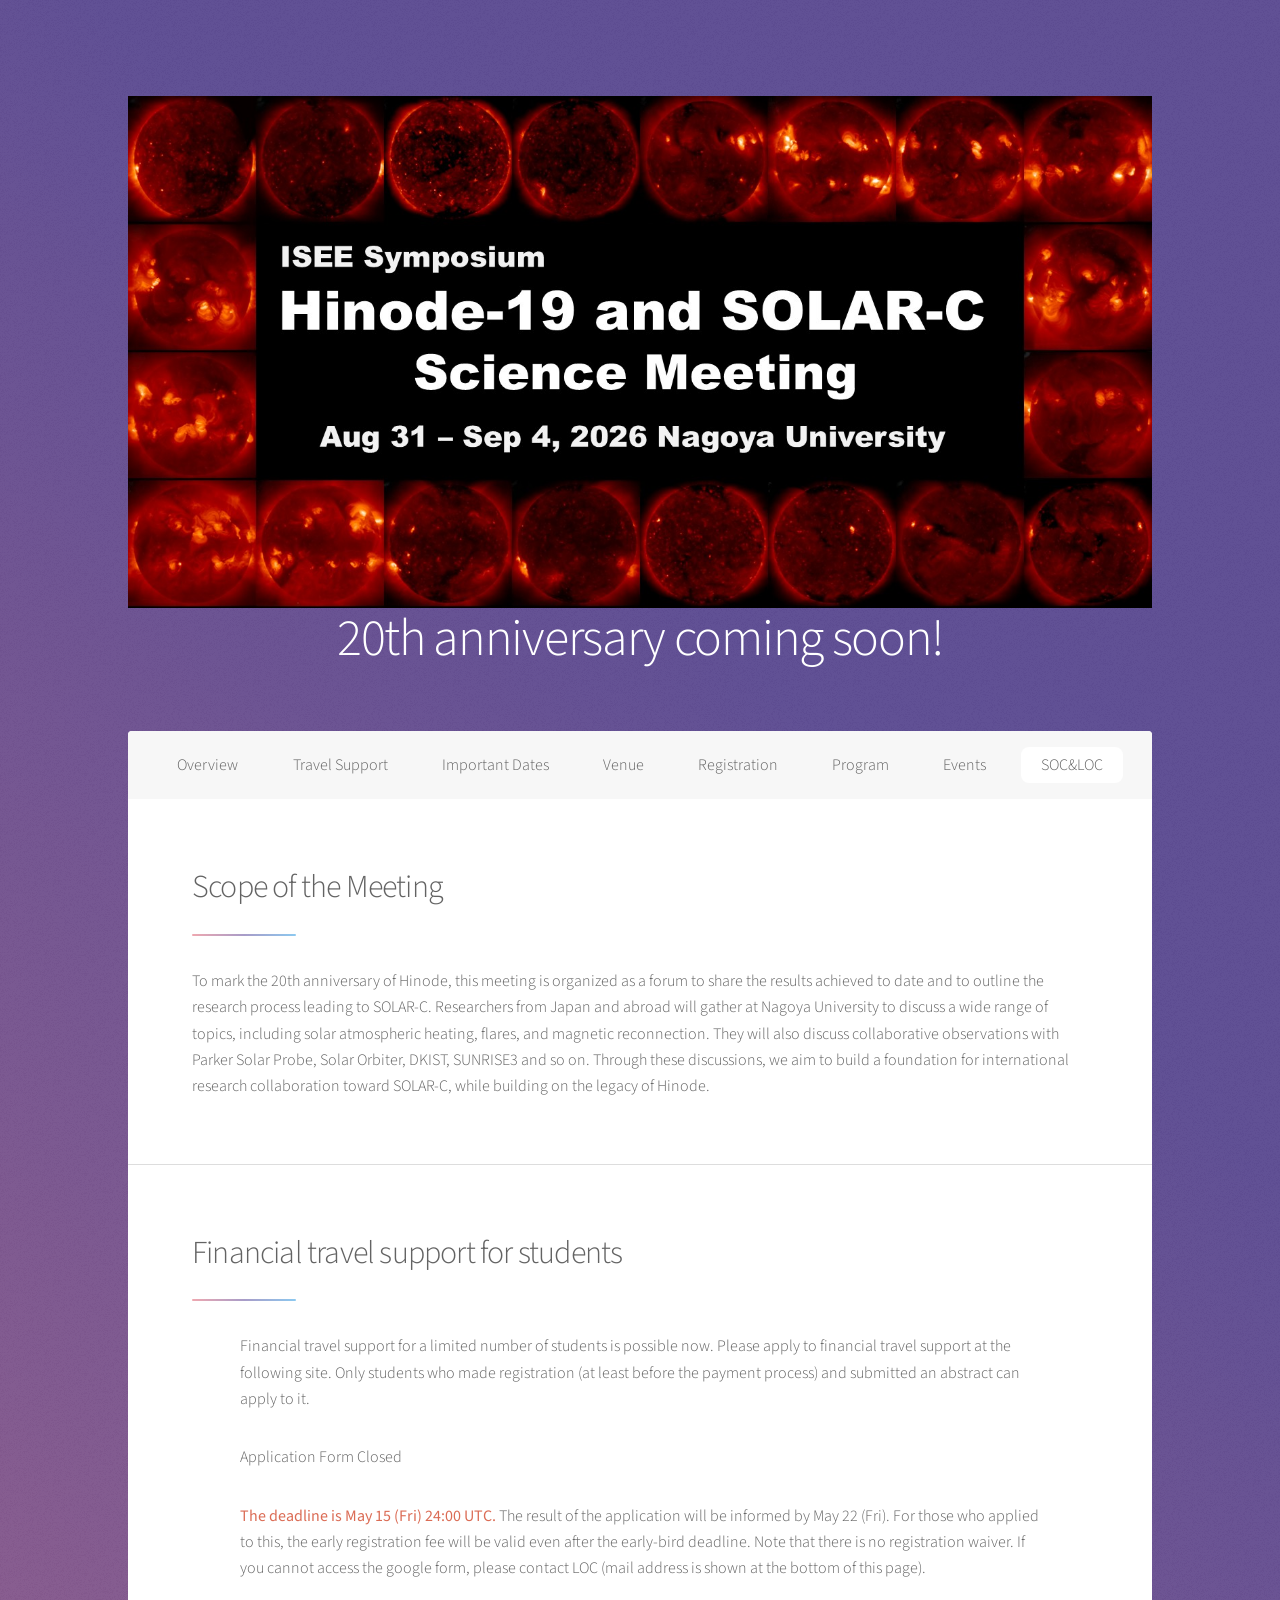
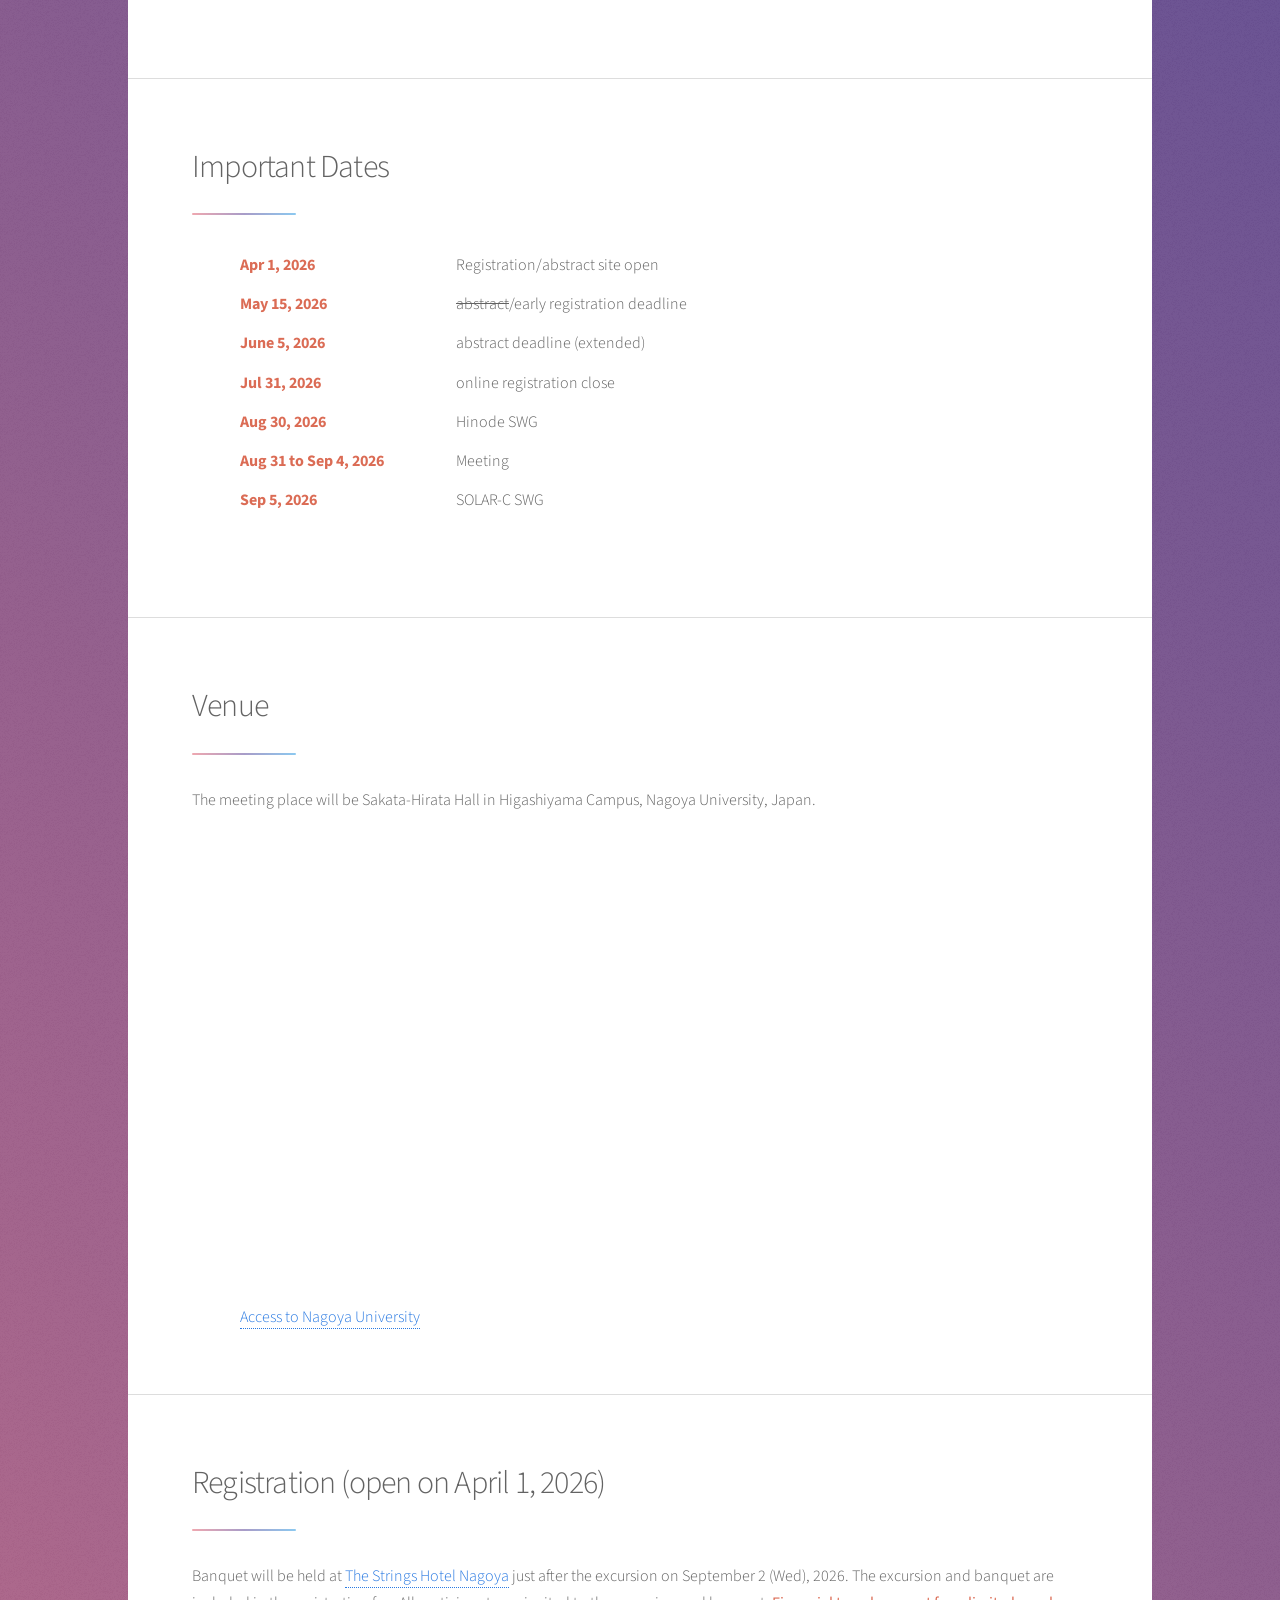
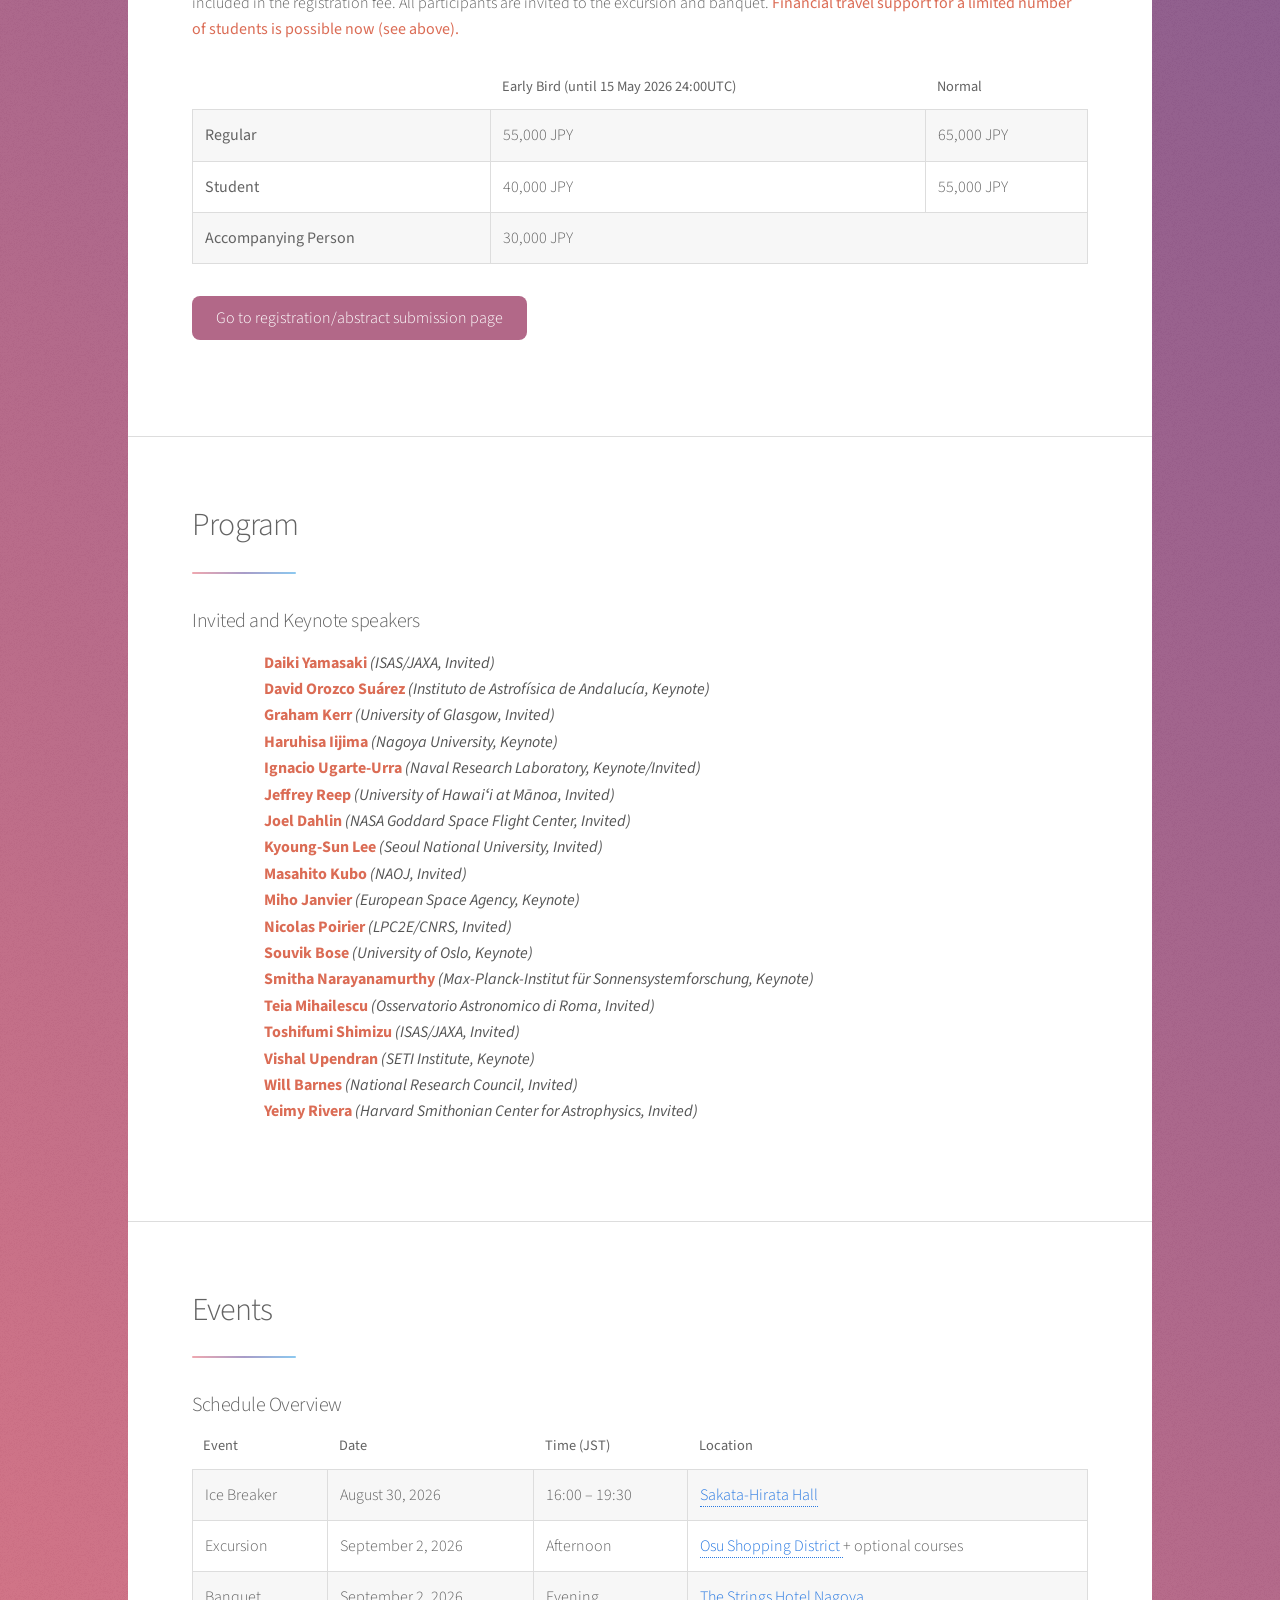
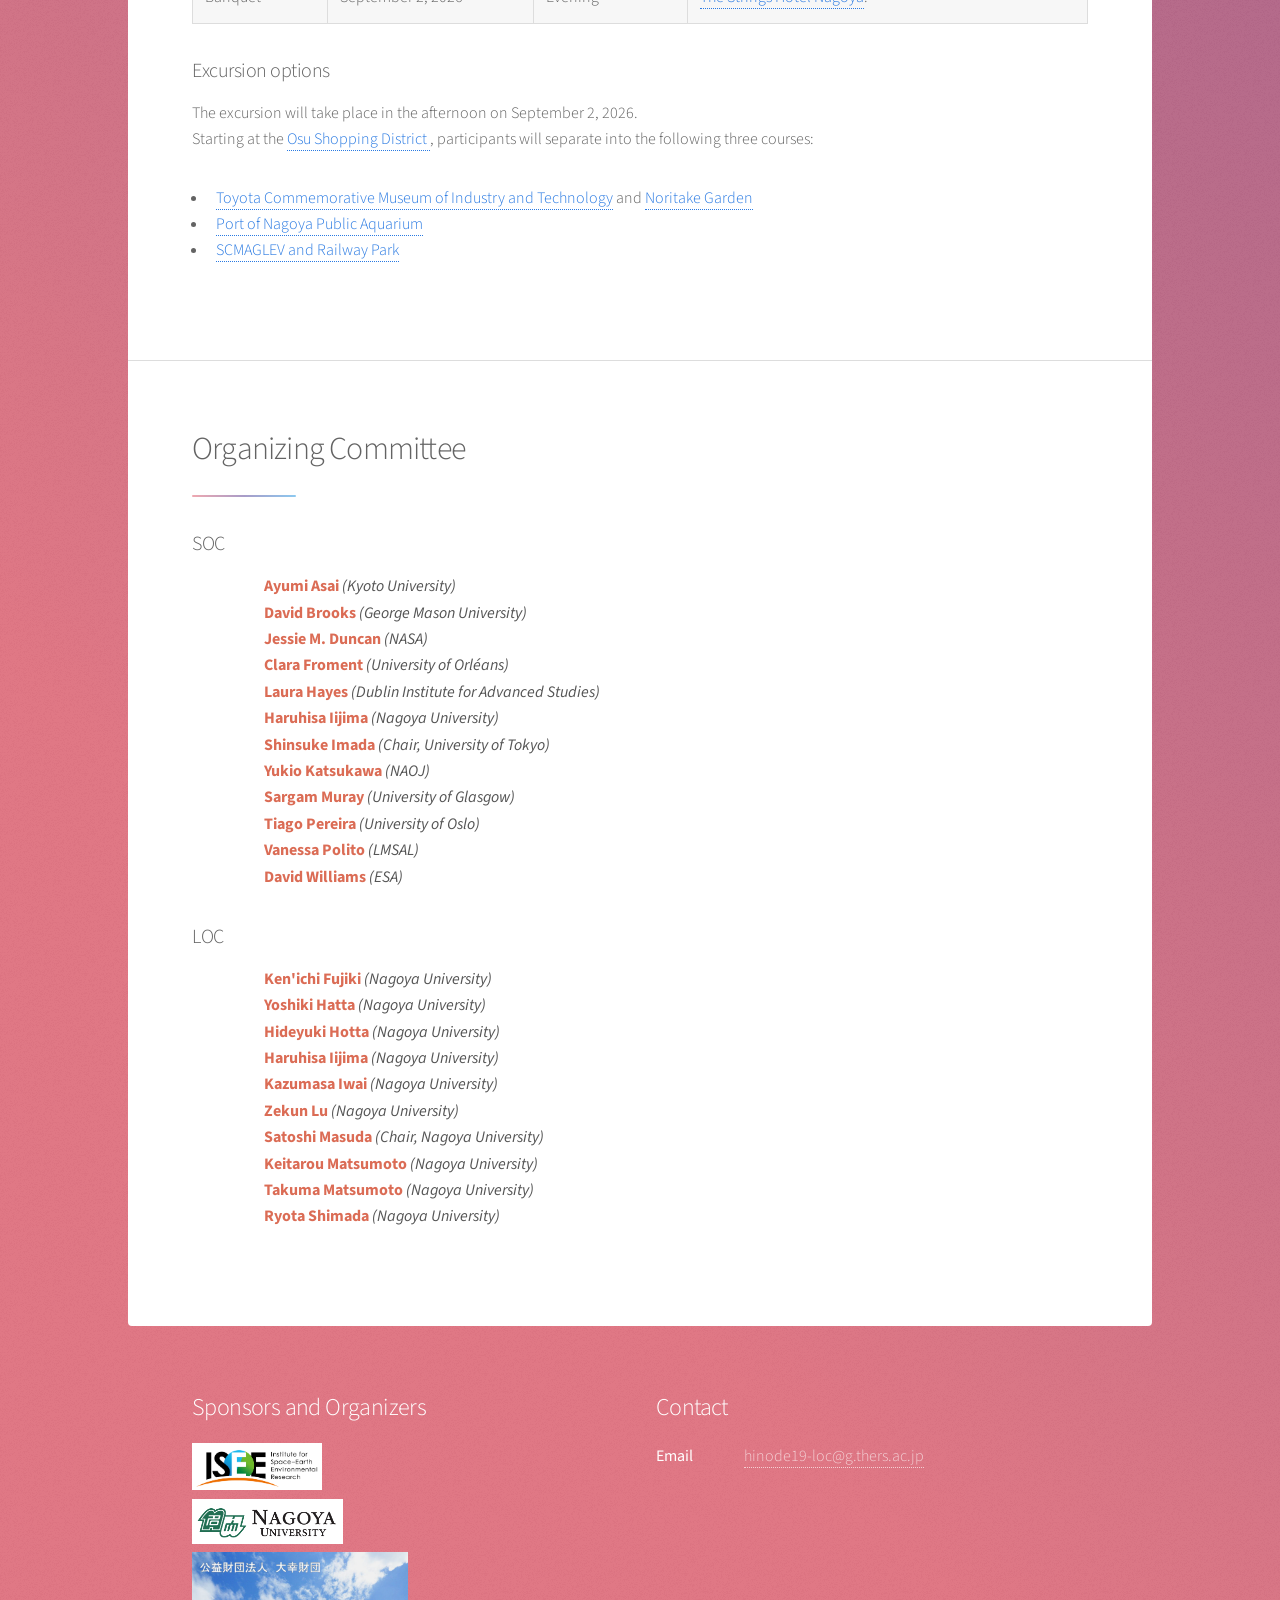
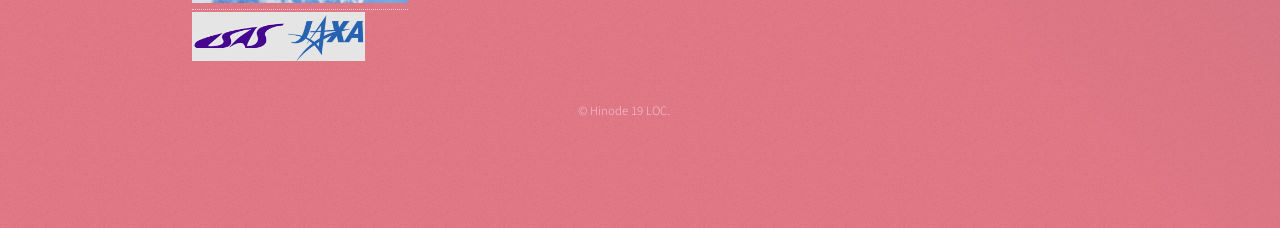
==== index.html @ cfded434 "spell fixed" ====
<!DOCTYPE HTML>
<!--
    Stellar by HTML5 UP
    html5up.net | @ajlkn
    Free for personal and commercial use under the CCA 3.0 license (html5up.net/license)
-->
<html>
  <head>
    <title>Hinode 19</title>
    <meta charset="utf-8" />
    <meta name="viewport" content="width=device-width, initial-scale=1, user-scalable=no" />
    <link rel="stylesheet" href="assets/css/main.css" />
    <noscript><link rel="stylesheet" href="assets/css/noscript.css" /></noscript>
  </head>
  <body class="is-preload">
    
    <!-- Wrapper -->
    <div id="wrapper">
      
      <!-- Header -->
      <header id="header" class="alt">
	<!-- <span class="logo"><img src="images/logo.svg" alt="" /></span> -->
	<!-- <span class="logo"><img src="images/header.jpg" alt="" /></span> -->
	<img src="images/header.jpg" alt="" />
	<h1>20th anniversary coming soon!</h1>
      </header>

      <!-- Nav -->
      <nav id="nav">
	<ul>
	  <li><a href="#scope" class="active">Overview</a></li>
	  <li><a href="#travel_support">Travel Support</a></li>
	  <li><a href="#important_date">Important Dates</a></li>
	  <li><a href="#venue">Venue</a></li>
	  <li><a href="#registration">Registration</a></li>
	  <li><a href="#program">Program</a></li>
	  <li><a href="#events">Events</a></li>
	  <li><a href="#socloc">SOC&LOC</a></li>
	</ul>
      </nav>
      
      <!-- Main -->
      <div id="main">
	
        <!-- Scope -->
	<section id="scope" class="main">
	  <div class="spotlight">
	    <div class="content">
	      <header class="major">
		<h2>Scope of the Meeting</h2>
	      </header>
	      <p> To mark the 20th anniversary of Hinode, this meeting is organized as a forum to share the results achieved to date and to outline the research process leading to SOLAR-C. Researchers from Japan and abroad will gather at Nagoya University to discuss a wide range of topics, including solar atmospheric heating, flares, and magnetic reconnection. They will also discuss collaborative observations with Parker Solar Probe, Solar Orbiter, DKIST, SUNRISE3 and so on. Through these discussions, we aim to build a foundation for international research collaboration toward SOLAR-C, while building on the legacy of Hinode.
	      </p>
	    </div>
	    <!-- <span class="image"><img src="images/pic01.jpg" alt="" /></span> -->
	  </div>
	</section>
	
	<!-- Travel Support -->
	<section id="travel_support" class="main">
	  <div class="spotlight">
	    <div class="content">
	      <header class="major">
		<h2>Financial travel support for students</h2>
	      </header>
	      <div style="width:100%; max-width:800px; margin:auto;">
		<p>
		Financial travel support for a limited number of students is possible now. Please apply to financial travel support at the following site. Only students who made registration (at least before the payment process) and submitted an abstract can apply to it.
		</p>
		<ul class="actions stacked">
		  <li>Application Form Closed</a></li>
		</ul>
		<p>
		  <strong style="color:#db6c55;">
		    The deadline is May 15 (Fri) 24:00 UTC.
		  </strong>		 
		  The result of the application will be informed by May 22 (Fri).
		  For those who applied to this, the early registration fee will be valid even after the early-bird deadline.
		  Note that there is no registration waiver.
		  If you cannot access the google form, please contact LOC (mail address is shown at the bottom of this page).
		  </p>
	      </div>
	    </div>
	  </div>
	</section>
	
	<!-- Important date -->
	<section id="important_date" class="main">
	  <div class="spotlight">
	    <div class="content">
	      <header class="major">
		<h2>Important Dates</h2>
	      </header>
	      <div style="width:100%; max-width:800px; margin:auto;">
		<ul class="schedule">
		  <li>
		    <span class="date">Apr 1, 2026 </span>
		    <span class="comment"> Registration/abstract site open </span>
		  </li>
		  <li>
		    <span class="date">May 15, 2026</span>
		    <span class="comment"><s>abstract</s>/early registration deadline </span>
		  </li>
		  <li>
		    <span class="date">June 5, 2026</span>
		    <span class="comment">abstract deadline (extended) </span>
		  </li>
		  <li>
		    <span class="date">Jul 31, 2026</span>
		    <span class="comment">online registration close </span>
		  </li>
		  <li>
		    <span class="date">Aug 30, 2026</span>
		    <span class="comment">Hinode SWG</span>
		  </li>
		  <li>
		    <span class="date">Aug 31 to Sep 4, 2026</span>
		    <span class="comment">Meeting</span>
		  </li>
		  <li>
		    <span class="date">Sep 5, 2026</span>
		    <span class="comment">SOLAR-C SWG</span>
		  </li>
		</ul>
	      </div>
	    </div>
	  </div>
	</section>
	
	<!-- Venue -->
	<section id="venue" class="main">
	  <div class="spotlight">
	    <div class="content">
	      <header class="major">
		<h2>Venue</h2>
	      </header>
	      <p>The meeting place will be Sakata-Hirata Hall in Higashiyama Campus, Nagoya University, Japan.</p>
	      <div style="width:100%; max-width:800px; margin:auto;">
		<iframe
		  src="https://www.google.com/maps/embed?pb=!1m18!1m12!1m3!1d6524.157712103782!2d136.9664082770863!3d35.154654072761915!2m3!1f0!2f0!3f0!3m2!1i1024!2i768!4f13.1!3m3!1m2!1s0x60037abaeffedf2f%3A0x376a385d3804a776!2sSakata%20and%20Hirata%20Hall!5e0!3m2!1sen!2sjp!4v1762764063808!5m2!1sen!2sjp"
		  width="100%"
		  height="450"
		  style="border:0;"
		  allowfullscreen="">
		</iframe>
		<a href="https://en.nagoya-u.ac.jp/campus/maps/access/" class="custom-link">Access to Nagoya University</a>
	      </div>
	    </div>
	  </div>
	</section>
	
	<!-- Registration -->
	<section id="registration" class="main">
	  <div class="spotlight">
	    <div class="content">
	      <header class="major">
		<h2>Registration (open on April 1, 2026)</h2>
	      </header>

	      <p class="schedule">
	      Banquet will be held at <a href="https://www.strings-group.jp/nagoya/banquet/" class="custom-link">The Strings Hotel Nagoya</a> just after the excursion on September 2 (Wed), 2026. 
	      The excursion and banquet are included in the registration fee. All participants are invited to the excursion and banquet.
	      <strong style="color:#db6c55;">
		Financial travel support for a limited number of students is possible now (see above).
	      </strong>
	      </p>
	      
	      <div class="table-wrapper">
		<table class="alt">
		  <thead>
		    <tr>
		      <th></th>
		      <th>Early Bird (until 15 May 2026 24:00UTC)</th>
		      <th>Normal</th>
		    </tr>
		  </thead>
		  <tbody>
		    <tr>
		      <td><strong>Regular</strong></td>
		      <td>55,000 JPY</td>
		      <td>65,000 JPY</td>
		    </tr>
		    <tr>
		      <td><strong>Student</strong></td>
		      <td>40,000 JPY</td>
		      <td>55,000 JPY</td>
		    </tr>
		    <tr>
		      <td><strong>Accompanying Person</strong></td>
		      <td colspan="2">30,000 JPY</td>
		    </tr>
		  </tbody>
		</table>
	      </div>
	      
	      <div style="width:100%; margin:auto;">
		<ul class="actions stacked">
		  <li><a href="https://hinode.confit.atlas.jp/" class="button primary">Go to registration/abstract submission page</a></li>
		</ul>
	      </div>
	    </div>
	  </div>
	</section>
	
	<section id="program" class="main">
	  <div class="spotlight">
	    <div class="content">
	      <header class="major">
		<h2>Program</h2>
	      </header>
	      <h3>Invited and Keynote speakers</h3>
	      <div style="width:100%; max-width:800px; margin:auto;">
		<ul class="namelist">
		  <li>
		    <span class="name">Daiki Yamasaki </span>
		    <span class="affiliation"> (ISAS/JAXA, Invited) </span>
		  </li>
		  <li>
		    <span class="name">David Orozco Suárez </span>
		    <span class="affiliation"> (Instituto de Astrofísica de Andalucía, Keynote) </span>
		  </li>
		  <li>
		    <span class="name">Graham Kerr </span>
		    <span class="affiliation"> (University of Glasgow, Invited)</span>
		  </li>
		  <li>
		    <span class="name">Haruhisa Iijima </span>
		    <span class="affiliation"> (Nagoya University, Keynote)</span>
		  </li>
		  <li>
		    <span class="name">Ignacio Ugarte-Urra </span>
		    <span class="affiliation"> (Naval Research Laboratory, Keynote/Invited)</span>
		  </li>
		  <li>
		    <span class="name">Jeffrey Reep </span>
		    <span class="affiliation">(University of Hawaiʻi at Mānoa, Invited)</span>
		  </li>
		  <li>
		    <span class="name">Joel Dahlin </span>
		    <span class="affiliation"> (NASA Goddard Space Flight Center, Invited)</span>
		  </li>
		  <li>
		    <span class="name">Kyoung-Sun Lee </span>
		    <span class="affiliation"> (Seoul National University, Invited)</span>
		  </li>
		  <li>
		    <span class="name">Masahito Kubo </span>
		    <span class="affiliation"> (NAOJ, Invited) </span>
		  </li>
		  <li>
		    <span class="name">Miho Janvier </span>
		    <span class="affiliation"> (European Space Agency, Keynote)</span>
		  </li>
		  <li>
		    <span class="name">Nicolas Poirier </span>
		    <span class="affiliation"> (LPC2E/CNRS, Invited)</span>
		  </li>
		  <li>
		    <span class="name">Souvik Bose </span>
		    <span class="affiliation"> (University of Oslo, Keynote)</span>
		  </li>
		  <li>
		    <span class="name">Smitha Narayanamurthy </span>
		    <span class="affiliation"> (Max-Planck-Institut für Sonnensystemforschung, Keynote)</span>
		  </li>
		  <li>
		    <span class="name">Teia Mihailescu </span>
		    <span class="affiliation"> (Osservatorio Astronomico di Roma, Invited)</span>
		  </li>
		  <li>
		    <span class="name">Toshifumi Shimizu </span>
		    <span class="affiliation"> (ISAS/JAXA, Invited)</span>
		  </li>
		  <li>
		    <span class="name">Vishal Upendran </span>
		    <span class="affiliation"> (SETI Institute, Keynote)</span>
		  </li>
		  <li>
		    <span class="name">Will Barnes </span>
		    <span class="affiliation"> (National Research Council, Invited)</span>
		  </li>
		  <li>
		    <span class="name">Yeimy Rivera </span>
		    <span class="affiliation"> (Harvard Smithonian Center for Astrophysics, Invited)</span>
		  </li>
		</ul>
	      </div>
	    </div>
	  </div>
	</section>

	<section id="events" class="main">
	  <div class="spotlight">
	    <div class="content">
	      <header class="major">
		<h2>Events</h2>
	      </header>

	      <h3>Schedule Overview</h3>
	      <div class="table-wrapper">
		<table class="alt">
		  <thead>
		    <tr>
		      <th>Event</th>
		      <th>Date</th>
		      <th>Time (JST)</th>
		      <th>Location</th>
		    </tr>
		  </thead>
		  <tbody>
		    <tr>
		      <td>Ice Breaker</td>
		      <td>August 30, 2026</td>
		      <td>16:00 – 19:30</td>
		      <td><a href="https://maps.google.com/?cid=3993065992640309110&g_mp=CiVnb29nbGUubWFwcy5wbGFjZXMudjEuUGxhY2VzLkdldFBsYWNlEAEYASAB&hl=en&gl=JP&source=embed" class="custom-link">Sakata-Hirata Hall</a></td>
		    </tr>
		    <tr>
		      <td>Excursion</td>
		      <td>September 2, 2026</td>
		      <td>Afternoon</td>
		      <td><a href="http://osu.nagoya/en/" class="custom-link"> Osu Shopping District </a> + optional courses</td>
		    </tr>
		    <tr>
		      <td>Banquet</td>
		      <td>September 2, 2026</td>
		      <td>Evening</td>
		      <td><a href="https://www.strings-group.jp/nagoya/banquet/" class="custom-link">The Strings Hotel Nagoya</a>.</td>
		    </tr>
		  </tbody>
		</table>
	      </div>	      

	      <h3>Excursion options</h3>
	      <p>
		The excursion will take place in the afternoon on September 2, 2026.<br>
		Starting at the <a href="http://osu.nagoya/en/" class="custom-link"> Osu Shopping District </a>, participants will separate into the following three courses:
	      </p>

	      <div>
		<ul>
		  <li>
		    <a href="https://www.tcmit.org/english/" class="custom-link">Toyota Commemorative Museum of Industry and Technology</a>
		    and
		    <a href="https://www.noritake.co.jp/eng/mori/" class="custom-link">Noritake Garden</a>
		  </li>
		  <li>
		    <a href="https://nagoyaaqua.jp/english/" class="custom-link">Port of Nagoya Public Aquarium</a>
		  </li>
		  <li>
		    <a href="http://museum.jr-central.co.jp/en/" class="custom-link">SCMAGLEV and Railway Park</a>
		  </li>
		</ul>
	      </div>

	    </div>
	  </div>
	</section>
	
	
	<section id="socloc" class="main">
	  <div class="spotlight">
	    <div class="content">
	      <header class="major">
		<h2>Organizing Committee</h2>
	      </header>

	      <h3>SOC</h3>
	      <div style="width:100%; max-width:800px; margin:auto;">
		<ul class="namelist">
		  <li>
		    <span class="name">Ayumi Asai</span>
		    <span class="affiliation"> (Kyoto University) </span>
		  </li>
		  <li>
		    <span class="name">David Brooks</span>
		    <span class="affiliation"> (George Mason University) </span>
		  </li>
		  <li>
		    <span class="name">Jessie M. Duncan</span>
		    <span class="affiliation"> (NASA) </span>
		  </li>
		  <li>
		    <span class="name">Clara Froment</span>
		    <span class="affiliation"> (University of Orléans) </span>
		  </li>
		  <li>
		    <span class="name">Laura Hayes</span>
		    <span class="affiliation"> (Dublin Institute for Advanced Studies) </span>
		  </li>
		  <li>
		    <span class="name">Haruhisa Iijima</span>
		    <span class="affiliation"> (Nagoya University) </span>
		  </li>
		  <li>
		    <span class="name">Shinsuke Imada</span>
		    <span class="affiliation"> (Chair, University of Tokyo) </span>
		  </li>
		  <li>
		    <span class="name">Yukio Katsukawa</span>
		    <span class="affiliation"> (NAOJ) </span>
		  </li>
		  <li>
		    <span class="name">Sargam Muray</span>
		    <span class="affiliation"> (University of Glasgow) </span>
		  </li>
		  <li>
		    <span class="name">Tiago Pereira</span>
		    <span class="affiliation"> (University of Oslo) </span>
		  </li>
		  <li>
		    <span class="name">Vanessa Polito</span>
		    <span class="affiliation"> (LMSAL) </span>
		  </li>
		  <li>
		    <span class="name">David Williams</span>
		    <span class="affiliation"> (ESA) </span>
		  </li>
		</ul>
	      </div>
	      
	      <h3>LOC</h3>
	      <div style="width:100%; max-width:800px; margin:auto;">
		<ul class="namelist">
		  <li>
		    <span class="name">Ken'ichi Fujiki</span>
		    <span class="affiliation"> (Nagoya University) </span>
		  </li>
		  <li>
		    <span class="name">Yoshiki Hatta</span>
		    <span class="affiliation"> (Nagoya University) </span>
		  </li>
		  <li>
		    <span class="name">Hideyuki Hotta</span>
		    <span class="affiliation"> (Nagoya University) </span>
		  </li>
		  <li>
		    <span class="name">Haruhisa Iijima</span>
		    <span class="affiliation"> (Nagoya University) </span>
		  </li>
		  <li>
		    <span class="name">Kazumasa Iwai</span>
		    <span class="affiliation"> (Nagoya University) </span>
		  </li>
		  <li>
		    <span class="name">Zekun Lu</span>
		    <span class="affiliation"> (Nagoya University) </span>
		  </li>
		  <li>
		    <span class="name">Satoshi Masuda</span>
		    <span class="affiliation"> (Chair, Nagoya University) </span>
		  </li>
		  <li>
		    <span class="name">Keitarou Matsumoto</span>
		    <span class="affiliation"> (Nagoya University) </span>
		  </li>
		  <li>
		    <span class="name">Takuma Matsumoto</span>
		    <span class="affiliation"> (Nagoya University) </span>
		  </li>
		  <li>
		    <span class="name">Ryota Shimada</span>
		    <span class="affiliation"> (Nagoya University) </span>
		  </li>
		</ul>
	      </div>
	      
	    </div>
	  </div>
	</section>
      </div>

      <!-- Footer -->
      <footer id="footer">
	<section>
	  <h2> Sponsors and Organizers </h2>
	  <img src="images/ISEE_logo.png" style="margin:0 auto; max-width:30%"/><br>
	  <img src="images/Nagoya_Univ_Logo.png" style="margin:0 auto; max-width:35%"/><br>
	  <a href="https://www1.s3.starcat.ne.jp/daiko-f/index.html"><img src="images/Daikou_Zaidan_Banner.png" style="margin:0 auto; max-width:50%"/></a><br>
	  <img src="images/isas-jaxa-logo.png" style="margin:0 auto; max-width:40%"/><br>
	</section>
	<section>
	  <h2>Contact</h2>
	  <dl class="alt">
	    <dt>Email</dt>
	    <dd><a href="&#109;&#97;&#105;&#108;&#116;&#111;&colon;&#32;&#104;&#105;&#110;&#111;&#100;&#101;&#49;&#57;&#45;&#108;&#111;&#99;&commat;&#103;&period;&#116;&#104;&#101;&#114;&#115;&period;&#97;&#99;&period;&#106;&#112;">&#32;&#104;&#105;&#110;&#111;&#100;&#101;&#49;&#57;&#45;&#108;&#111;&#99;&commat;&#103;&period;&#116;&#104;&#101;&#114;&#115;&period;&#97;&#99;&period;&#106;&#112;</a></dd>
	  </dl>
	</section>
	<p class="copyright">&copy; Hinode 19 LOC.</p>
      </footer>

    </div>

    <!-- Scripts -->
    <script src="assets/js/jquery.min.js"></script>
    <script src="assets/js/jquery.scrollex.min.js"></script>
    <script src="assets/js/jquery.scrolly.min.js"></script>
    <script src="assets/js/browser.min.js"></script>
    <script src="assets/js/breakpoints.min.js"></script>
    <script src="assets/js/util.js"></script>
    <script src="assets/js/main.js"></script>

  </body>
</html>
---- assets/css/main.css ----
@import url(fontawesome-all.min.css);
@import 'https://fonts.googleapis.com/css?family=Source+Sans+Pro:300,400';

/*
	Stellar by HTML5 UP
	html5up.net | @ajlkn
	Free for personal and commercial use under the CCA 3.0 license (html5up.net/license)
*/

html, body, div, span, applet, object,
iframe, h1, h2, h3, h4, h5, h6, p, blockquote,
pre, a, abbr, acronym, address, big, cite,
code, del, dfn, em, img, ins, kbd, q, s, samp,
small, strike, strong, sub, sup, tt, var, b,
u, i, center, dl, dt, dd, ol, ul, li, fieldset,
form, label, legend, table, caption, tbody,
tfoot, thead, tr, th, td, article, aside,
canvas, details, embed, figure, figcaption,
footer, header, hgroup, menu, nav, output, ruby,
section, summary, time, mark, audio, video {
	margin: 0;
	padding: 0;
	border: 0;
	font-size: 100%;
	font: inherit;
	vertical-align: baseline;}

article, aside, details, figcaption, figure,
footer, header, hgroup, menu, nav, section {
	display: block;}

body {
	line-height: 1;
}

ol, ul {
	list-style: none;
}

blockquote, q {
	quotes: none;
}

	blockquote:before, blockquote:after, q:before, q:after {
		content: '';
		content: none;
	}

table {
	border-collapse: collapse;
	border-spacing: 0;
}

body {
	-webkit-text-size-adjust: none;
}

mark {
	background-color: transparent;
	color: inherit;
}

input::-moz-focus-inner {
	border: 0;
	padding: 0;
}

input, select, textarea {
	-moz-appearance: none;
	-webkit-appearance: none;
	-ms-appearance: none;
	appearance: none;
}

/* Basic */

	@-ms-viewport {
		width: device-width;
	}

	body {
		-ms-overflow-style: scrollbar;
	}

	@media screen and (max-width: 480px) {

		html, body {
			min-width: 320px;
		}

	}

	html {
		box-sizing: border-box;
	}

	*, *:before, *:after {
		box-sizing: inherit;
	}

	body {
		background-color: #935d8c;
		background-image: url("images/overlay.png"), -moz-linear-gradient(45deg, #e37682 15%, #5f4d93 85%);
		background-image: url("images/overlay.png"), -webkit-linear-gradient(45deg, #e37682 15%, #5f4d93 85%);
		background-image: url("images/overlay.png"), -ms-linear-gradient(45deg, #e37682 15%, #5f4d93 85%);
		background-image: url("images/overlay.png"), linear-gradient(45deg, #e37682 15%, #5f4d93 85%);
	}

		body.is-preload *, body.is-preload *:before, body.is-preload *:after {
			-moz-animation: none !important;
			-webkit-animation: none !important;
			-ms-animation: none !important;
			animation: none !important;
			-moz-transition: none !important;
			-webkit-transition: none !important;
			-ms-transition: none !important;
			transition: none !important;
		}

/* Type */

	body {
		background-color: #935d8c;
		color: rgba(255, 255, 255, 0.65);
	}

	body, input, select, textarea {
		font-family: "Source Sans Pro", Helvetica, sans-serif;
		font-size: 17pt;
		font-weight: 300;
		line-height: 1.65;
	}

		@media screen and (max-width: 1680px) {

			body, input, select, textarea {
				font-size: 14pt;
			}

		}

		@media screen and (max-width: 1280px) {

			body, input, select, textarea {
				font-size: 12pt;
			}

		}

		@media screen and (max-width: 360px) {

			body, input, select, textarea {
				font-size: 11pt;
			}

		}

	a {
		-moz-transition: color 0.2s ease, border-bottom 0.2s ease;
		-webkit-transition: color 0.2s ease, border-bottom 0.2s ease;
		-ms-transition: color 0.2s ease, border-bottom 0.2s ease;
		transition: color 0.2s ease, border-bottom 0.2s ease;
		text-decoration: none;
		border-bottom: dotted 1px;
		color: inherit;
	}

		a:hover {
			border-bottom-color: transparent;
		}

	strong, b {
		font-weight: 400;
	}

	em, i {
		font-style: italic;
	}

	p {
		margin: 0 0 2em 0;
	}

		p.content {
			-moz-columns: 20em 2;
			-webkit-columns: 20em 2;
			-ms-columns: 20em 2;
			columns: 20em 2;
			-moz-column-gap: 2em;
			-webkit-column-gap: 2em;
			-ms-column-gap: 2em;
			column-gap: 2em;
			text-align: justify;
		}

	h1, h2, h3, h4, h5, h6 {
		font-weight: 300;
		line-height: 1.5;
		margin: 0 0 0.7em 0;
		letter-spacing: -0.025em;
	}

		h1 a, h2 a, h3 a, h4 a, h5 a, h6 a {
			color: inherit;
			text-decoration: none;
		}

	h1 {
		font-size: 2.5em;
		line-height: 1.2;
	}

	h2 {
		font-size: 1.5em;
	}

	h3 {
		font-size: 1.25em;
	}

	h4 {
		font-size: 1.1em;
	}

	h5 {
		font-size: 0.9em;
	}

	h6 {
		font-size: 0.7em;
	}

	@media screen and (max-width: 736px) {

		h1 {
			font-size: 2em;
		}

	}

	sub {
		font-size: 0.8em;
		position: relative;
		top: 0.5em;
	}

	sup {
		font-size: 0.8em;
		position: relative;
		top: -0.5em;
	}

	blockquote {
		border-left: solid 4px;
		font-style: italic;
		margin: 0 0 2em 0;
		padding: 0.5em 0 0.5em 2em;
	}

	code {
		border-radius: 8px;
		border: solid 1px;
		font-family: "Courier New", monospace;
		font-size: 0.9em;
		margin: 0 0.25em;
		padding: 0.25em 0.65em;
	}

	pre {
		-webkit-overflow-scrolling: touch;
		font-family: "Courier New", monospace;
		font-size: 0.9em;
		margin: 0 0 2em 0;
	}

		pre code {
			display: block;
			line-height: 1.75;
			padding: 1em 1.5em;
			overflow-x: auto;
		}

	hr {
		border: 0;
		border-bottom: solid 1px;
		margin: 2em 0;
	}

		hr.major {
			margin: 3em 0;
		}

	.align-left {
		text-align: left;
	}

	.align-center {
		text-align: center;
	}

	.align-right {
		text-align: right;
	}

	input, select, textarea {
		color: #ffffff;
	}

	a:hover {
		color: #ffffff;
	}

	strong, b {
		color: #ffffff;
	}

	h1, h2, h3, h4, h5, h6 {
		color: #ffffff;
	}

	blockquote {
		border-left-color: rgba(255, 255, 255, 0.35);
	}

	code {
		background: rgba(255, 255, 255, 0.075);
		border-color: rgba(255, 255, 255, 0.35);
	}

	hr {
		border-bottom-color: rgba(255, 255, 255, 0.35);
	}

/* Row */

	.row {
		display: flex;
		flex-wrap: wrap;
		box-sizing: border-box;
		align-items: stretch;
	}

		.row > * {
			box-sizing: border-box;
		}

		.row.gtr-uniform > * > :last-child {
			margin-bottom: 0;
		}

		.row.aln-left {
			justify-content: flex-start;
		}

		.row.aln-center {
			justify-content: center;
		}

		.row.aln-right {
			justify-content: flex-end;
		}

		.row.aln-top {
			align-items: flex-start;
		}

		.row.aln-middle {
			align-items: center;
		}

		.row.aln-bottom {
			align-items: flex-end;
		}

		.row > .imp {
			order: -1;
		}

		.row > .col-1 {
			width: 8.33333%;
		}

		.row > .off-1 {
			margin-left: 8.33333%;
		}

		.row > .col-2 {
			width: 16.66667%;
		}

		.row > .off-2 {
			margin-left: 16.66667%;
		}

		.row > .col-3 {
			width: 25%;
		}

		.row > .off-3 {
			margin-left: 25%;
		}

		.row > .col-4 {
			width: 33.33333%;
		}

		.row > .off-4 {
			margin-left: 33.33333%;
		}

		.row > .col-5 {
			width: 41.66667%;
		}

		.row > .off-5 {
			margin-left: 41.66667%;
		}

		.row > .col-6 {
			width: 50%;
		}

		.row > .off-6 {
			margin-left: 50%;
		}

		.row > .col-7 {
			width: 58.33333%;
		}

		.row > .off-7 {
			margin-left: 58.33333%;
		}

		.row > .col-8 {
			width: 66.66667%;
		}

		.row > .off-8 {
			margin-left: 66.66667%;
		}

		.row > .col-9 {
			width: 75%;
		}

		.row > .off-9 {
			margin-left: 75%;
		}

		.row > .col-10 {
			width: 83.33333%;
		}

		.row > .off-10 {
			margin-left: 83.33333%;
		}

		.row > .col-11 {
			width: 91.66667%;
		}

		.row > .off-11 {
			margin-left: 91.66667%;
		}

		.row > .col-12 {
			width: 100%;
		}

		.row > .off-12 {
			margin-left: 100%;
		}

		.row.gtr-0 {
			margin-top: 0;
			margin-left: 0em;
		}

			.row.gtr-0 > * {
				padding: 0 0 0 0em;
			}

			.row.gtr-0.gtr-uniform {
				margin-top: 0em;
			}

				.row.gtr-0.gtr-uniform > * {
					padding-top: 0em;
				}

		.row.gtr-25 {
			margin-top: 0;
			margin-left: -0.375em;
		}

			.row.gtr-25 > * {
				padding: 0 0 0 0.375em;
			}

			.row.gtr-25.gtr-uniform {
				margin-top: -0.375em;
			}

				.row.gtr-25.gtr-uniform > * {
					padding-top: 0.375em;
				}

		.row.gtr-50 {
			margin-top: 0;
			margin-left: -0.75em;
		}

			.row.gtr-50 > * {
				padding: 0 0 0 0.75em;
			}

			.row.gtr-50.gtr-uniform {
				margin-top: -0.75em;
			}

				.row.gtr-50.gtr-uniform > * {
					padding-top: 0.75em;
				}

		.row {
			margin-top: 0;
			margin-left: -1.5em;
		}

			.row > * {
				padding: 0 0 0 1.5em;
			}

			.row.gtr-uniform {
				margin-top: -1.5em;
			}

				.row.gtr-uniform > * {
					padding-top: 1.5em;
				}

		.row.gtr-150 {
			margin-top: 0;
			margin-left: -2.25em;
		}

			.row.gtr-150 > * {
				padding: 0 0 0 2.25em;
			}

			.row.gtr-150.gtr-uniform {
				margin-top: -2.25em;
			}

				.row.gtr-150.gtr-uniform > * {
					padding-top: 2.25em;
				}

		.row.gtr-200 {
			margin-top: 0;
			margin-left: -3em;
		}

			.row.gtr-200 > * {
				padding: 0 0 0 3em;
			}

			.row.gtr-200.gtr-uniform {
				margin-top: -3em;
			}

				.row.gtr-200.gtr-uniform > * {
					padding-top: 3em;
				}

		@media screen and (max-width: 1680px) {

			.row {
				display: flex;
				flex-wrap: wrap;
				box-sizing: border-box;
				align-items: stretch;
			}

				.row > * {
					box-sizing: border-box;
				}

				.row.gtr-uniform > * > :last-child {
					margin-bottom: 0;
				}

				.row.aln-left {
					justify-content: flex-start;
				}

				.row.aln-center {
					justify-content: center;
				}

				.row.aln-right {
					justify-content: flex-end;
				}

				.row.aln-top {
					align-items: flex-start;
				}

				.row.aln-middle {
					align-items: center;
				}

				.row.aln-bottom {
					align-items: flex-end;
				}

				.row > .imp-xlarge {
					order: -1;
				}

				.row > .col-1-xlarge {
					width: 8.33333%;
				}

				.row > .off-1-xlarge {
					margin-left: 8.33333%;
				}

				.row > .col-2-xlarge {
					width: 16.66667%;
				}

				.row > .off-2-xlarge {
					margin-left: 16.66667%;
				}

				.row > .col-3-xlarge {
					width: 25%;
				}

				.row > .off-3-xlarge {
					margin-left: 25%;
				}

				.row > .col-4-xlarge {
					width: 33.33333%;
				}

				.row > .off-4-xlarge {
					margin-left: 33.33333%;
				}

				.row > .col-5-xlarge {
					width: 41.66667%;
				}

				.row > .off-5-xlarge {
					margin-left: 41.66667%;
				}

				.row > .col-6-xlarge {
					width: 50%;
				}

				.row > .off-6-xlarge {
					margin-left: 50%;
				}

				.row > .col-7-xlarge {
					width: 58.33333%;
				}

				.row > .off-7-xlarge {
					margin-left: 58.33333%;
				}

				.row > .col-8-xlarge {
					width: 66.66667%;
				}

				.row > .off-8-xlarge {
					margin-left: 66.66667%;
				}

				.row > .col-9-xlarge {
					width: 75%;
				}

				.row > .off-9-xlarge {
					margin-left: 75%;
				}

				.row > .col-10-xlarge {
					width: 83.33333%;
				}

				.row > .off-10-xlarge {
					margin-left: 83.33333%;
				}

				.row > .col-11-xlarge {
					width: 91.66667%;
				}

				.row > .off-11-xlarge {
					margin-left: 91.66667%;
				}

				.row > .col-12-xlarge {
					width: 100%;
				}

				.row > .off-12-xlarge {
					margin-left: 100%;
				}

				.row.gtr-0 {
					margin-top: 0;
					margin-left: 0em;
				}

					.row.gtr-0 > * {
						padding: 0 0 0 0em;
					}

					.row.gtr-0.gtr-uniform {
						margin-top: 0em;
					}

						.row.gtr-0.gtr-uniform > * {
							padding-top: 0em;
						}

				.row.gtr-25 {
					margin-top: 0;
					margin-left: -0.375em;
				}

					.row.gtr-25 > * {
						padding: 0 0 0 0.375em;
					}

					.row.gtr-25.gtr-uniform {
						margin-top: -0.375em;
					}

						.row.gtr-25.gtr-uniform > * {
							padding-top: 0.375em;
						}

				.row.gtr-50 {
					margin-top: 0;
					margin-left: -0.75em;
				}

					.row.gtr-50 > * {
						padding: 0 0 0 0.75em;
					}

					.row.gtr-50.gtr-uniform {
						margin-top: -0.75em;
					}

						.row.gtr-50.gtr-uniform > * {
							padding-top: 0.75em;
						}

				.row {
					margin-top: 0;
					margin-left: -1.5em;
				}

					.row > * {
						padding: 0 0 0 1.5em;
					}

					.row.gtr-uniform {
						margin-top: -1.5em;
					}

						.row.gtr-uniform > * {
							padding-top: 1.5em;
						}

				.row.gtr-150 {
					margin-top: 0;
					margin-left: -2.25em;
				}

					.row.gtr-150 > * {
						padding: 0 0 0 2.25em;
					}

					.row.gtr-150.gtr-uniform {
						margin-top: -2.25em;
					}

						.row.gtr-150.gtr-uniform > * {
							padding-top: 2.25em;
						}

				.row.gtr-200 {
					margin-top: 0;
					margin-left: -3em;
				}

					.row.gtr-200 > * {
						padding: 0 0 0 3em;
					}

					.row.gtr-200.gtr-uniform {
						margin-top: -3em;
					}

						.row.gtr-200.gtr-uniform > * {
							padding-top: 3em;
						}

		}

		@media screen and (max-width: 1280px) {

			.row {
				display: flex;
				flex-wrap: wrap;
				box-sizing: border-box;
				align-items: stretch;
			}

				.row > * {
					box-sizing: border-box;
				}

				.row.gtr-uniform > * > :last-child {
					margin-bottom: 0;
				}

				.row.aln-left {
					justify-content: flex-start;
				}

				.row.aln-center {
					justify-content: center;
				}

				.row.aln-right {
					justify-content: flex-end;
				}

				.row.aln-top {
					align-items: flex-start;
				}

				.row.aln-middle {
					align-items: center;
				}

				.row.aln-bottom {
					align-items: flex-end;
				}

				.row > .imp-large {
					order: -1;
				}

				.row > .col-1-large {
					width: 8.33333%;
				}

				.row > .off-1-large {
					margin-left: 8.33333%;
				}

				.row > .col-2-large {
					width: 16.66667%;
				}

				.row > .off-2-large {
					margin-left: 16.66667%;
				}

				.row > .col-3-large {
					width: 25%;
				}

				.row > .off-3-large {
					margin-left: 25%;
				}

				.row > .col-4-large {
					width: 33.33333%;
				}

				.row > .off-4-large {
					margin-left: 33.33333%;
				}

				.row > .col-5-large {
					width: 41.66667%;
				}

				.row > .off-5-large {
					margin-left: 41.66667%;
				}

				.row > .col-6-large {
					width: 50%;
				}

				.row > .off-6-large {
					margin-left: 50%;
				}

				.row > .col-7-large {
					width: 58.33333%;
				}

				.row > .off-7-large {
					margin-left: 58.33333%;
				}

				.row > .col-8-large {
					width: 66.66667%;
				}

				.row > .off-8-large {
					margin-left: 66.66667%;
				}

				.row > .col-9-large {
					width: 75%;
				}

				.row > .off-9-large {
					margin-left: 75%;
				}

				.row > .col-10-large {
					width: 83.33333%;
				}

				.row > .off-10-large {
					margin-left: 83.33333%;
				}

				.row > .col-11-large {
					width: 91.66667%;
				}

				.row > .off-11-large {
					margin-left: 91.66667%;
				}

				.row > .col-12-large {
					width: 100%;
				}

				.row > .off-12-large {
					margin-left: 100%;
				}

				.row.gtr-0 {
					margin-top: 0;
					margin-left: 0em;
				}

					.row.gtr-0 > * {
						padding: 0 0 0 0em;
					}

					.row.gtr-0.gtr-uniform {
						margin-top: 0em;
					}

						.row.gtr-0.gtr-uniform > * {
							padding-top: 0em;
						}

				.row.gtr-25 {
					margin-top: 0;
					margin-left: -0.375em;
				}

					.row.gtr-25 > * {
						padding: 0 0 0 0.375em;
					}

					.row.gtr-25.gtr-uniform {
						margin-top: -0.375em;
					}

						.row.gtr-25.gtr-uniform > * {
							padding-top: 0.375em;
						}

				.row.gtr-50 {
					margin-top: 0;
					margin-left: -0.75em;
				}

					.row.gtr-50 > * {
						padding: 0 0 0 0.75em;
					}

					.row.gtr-50.gtr-uniform {
						margin-top: -0.75em;
					}

						.row.gtr-50.gtr-uniform > * {
							padding-top: 0.75em;
						}

				.row {
					margin-top: 0;
					margin-left: -1.5em;
				}

					.row > * {
						padding: 0 0 0 1.5em;
					}

					.row.gtr-uniform {
						margin-top: -1.5em;
					}

						.row.gtr-uniform > * {
							padding-top: 1.5em;
						}

				.row.gtr-150 {
					margin-top: 0;
					margin-left: -2.25em;
				}

					.row.gtr-150 > * {
						padding: 0 0 0 2.25em;
					}

					.row.gtr-150.gtr-uniform {
						margin-top: -2.25em;
					}

						.row.gtr-150.gtr-uniform > * {
							padding-top: 2.25em;
						}

				.row.gtr-200 {
					margin-top: 0;
					margin-left: -3em;
				}

					.row.gtr-200 > * {
						padding: 0 0 0 3em;
					}

					.row.gtr-200.gtr-uniform {
						margin-top: -3em;
					}

						.row.gtr-200.gtr-uniform > * {
							padding-top: 3em;
						}

		}

		@media screen and (max-width: 980px) {

			.row {
				display: flex;
				flex-wrap: wrap;
				box-sizing: border-box;
				align-items: stretch;
			}

				.row > * {
					box-sizing: border-box;
				}

				.row.gtr-uniform > * > :last-child {
					margin-bottom: 0;
				}

				.row.aln-left {
					justify-content: flex-start;
				}

				.row.aln-center {
					justify-content: center;
				}

				.row.aln-right {
					justify-content: flex-end;
				}

				.row.aln-top {
					align-items: flex-start;
				}

				.row.aln-middle {
					align-items: center;
				}

				.row.aln-bottom {
					align-items: flex-end;
				}

				.row > .imp-medium {
					order: -1;
				}

				.row > .col-1-medium {
					width: 8.33333%;
				}

				.row > .off-1-medium {
					margin-left: 8.33333%;
				}

				.row > .col-2-medium {
					width: 16.66667%;
				}

				.row > .off-2-medium {
					margin-left: 16.66667%;
				}

				.row > .col-3-medium {
					width: 25%;
				}

				.row > .off-3-medium {
					margin-left: 25%;
				}

				.row > .col-4-medium {
					width: 33.33333%;
				}

				.row > .off-4-medium {
					margin-left: 33.33333%;
				}

				.row > .col-5-medium {
					width: 41.66667%;
				}

				.row > .off-5-medium {
					margin-left: 41.66667%;
				}

				.row > .col-6-medium {
					width: 50%;
				}

				.row > .off-6-medium {
					margin-left: 50%;
				}

				.row > .col-7-medium {
					width: 58.33333%;
				}

				.row > .off-7-medium {
					margin-left: 58.33333%;
				}

				.row > .col-8-medium {
					width: 66.66667%;
				}

				.row > .off-8-medium {
					margin-left: 66.66667%;
				}

				.row > .col-9-medium {
					width: 75%;
				}

				.row > .off-9-medium {
					margin-left: 75%;
				}

				.row > .col-10-medium {
					width: 83.33333%;
				}

				.row > .off-10-medium {
					margin-left: 83.33333%;
				}

				.row > .col-11-medium {
					width: 91.66667%;
				}

				.row > .off-11-medium {
					margin-left: 91.66667%;
				}

				.row > .col-12-medium {
					width: 100%;
				}

				.row > .off-12-medium {
					margin-left: 100%;
				}

				.row.gtr-0 {
					margin-top: 0;
					margin-left: 0em;
				}

					.row.gtr-0 > * {
						padding: 0 0 0 0em;
					}

					.row.gtr-0.gtr-uniform {
						margin-top: 0em;
					}

						.row.gtr-0.gtr-uniform > * {
							padding-top: 0em;
						}

				.row.gtr-25 {
					margin-top: 0;
					margin-left: -0.375em;
				}

					.row.gtr-25 > * {
						padding: 0 0 0 0.375em;
					}

					.row.gtr-25.gtr-uniform {
						margin-top: -0.375em;
					}

						.row.gtr-25.gtr-uniform > * {
							padding-top: 0.375em;
						}

				.row.gtr-50 {
					margin-top: 0;
					margin-left: -0.75em;
				}

					.row.gtr-50 > * {
						padding: 0 0 0 0.75em;
					}

					.row.gtr-50.gtr-uniform {
						margin-top: -0.75em;
					}

						.row.gtr-50.gtr-uniform > * {
							padding-top: 0.75em;
						}

				.row {
					margin-top: 0;
					margin-left: -1.5em;
				}

					.row > * {
						padding: 0 0 0 1.5em;
					}

					.row.gtr-uniform {
						margin-top: -1.5em;
					}

						.row.gtr-uniform > * {
							padding-top: 1.5em;
						}

				.row.gtr-150 {
					margin-top: 0;
					margin-left: -2.25em;
				}

					.row.gtr-150 > * {
						padding: 0 0 0 2.25em;
					}

					.row.gtr-150.gtr-uniform {
						margin-top: -2.25em;
					}

						.row.gtr-150.gtr-uniform > * {
							padding-top: 2.25em;
						}

				.row.gtr-200 {
					margin-top: 0;
					margin-left: -3em;
				}

					.row.gtr-200 > * {
						padding: 0 0 0 3em;
					}

					.row.gtr-200.gtr-uniform {
						margin-top: -3em;
					}

						.row.gtr-200.gtr-uniform > * {
							padding-top: 3em;
						}

		}

		@media screen and (max-width: 736px) {

			.row {
				display: flex;
				flex-wrap: wrap;
				box-sizing: border-box;
				align-items: stretch;
			}

				.row > * {
					box-sizing: border-box;
				}

				.row.gtr-uniform > * > :last-child {
					margin-bottom: 0;
				}

				.row.aln-left {
					justify-content: flex-start;
				}

				.row.aln-center {
					justify-content: center;
				}

				.row.aln-right {
					justify-content: flex-end;
				}

				.row.aln-top {
					align-items: flex-start;
				}

				.row.aln-middle {
					align-items: center;
				}

				.row.aln-bottom {
					align-items: flex-end;
				}

				.row > .imp-small {
					order: -1;
				}

				.row > .col-1-small {
					width: 8.33333%;
				}

				.row > .off-1-small {
					margin-left: 8.33333%;
				}

				.row > .col-2-small {
					width: 16.66667%;
				}

				.row > .off-2-small {
					margin-left: 16.66667%;
				}

				.row > .col-3-small {
					width: 25%;
				}

				.row > .off-3-small {
					margin-left: 25%;
				}

				.row > .col-4-small {
					width: 33.33333%;
				}

				.row > .off-4-small {
					margin-left: 33.33333%;
				}

				.row > .col-5-small {
					width: 41.66667%;
				}

				.row > .off-5-small {
					margin-left: 41.66667%;
				}

				.row > .col-6-small {
					width: 50%;
				}

				.row > .off-6-small {
					margin-left: 50%;
				}

				.row > .col-7-small {
					width: 58.33333%;
				}

				.row > .off-7-small {
					margin-left: 58.33333%;
				}

				.row > .col-8-small {
					width: 66.66667%;
				}

				.row > .off-8-small {
					margin-left: 66.66667%;
				}

				.row > .col-9-small {
					width: 75%;
				}

				.row > .off-9-small {
					margin-left: 75%;
				}

				.row > .col-10-small {
					width: 83.33333%;
				}

				.row > .off-10-small {
					margin-left: 83.33333%;
				}

				.row > .col-11-small {
					width: 91.66667%;
				}

				.row > .off-11-small {
					margin-left: 91.66667%;
				}

				.row > .col-12-small {
					width: 100%;
				}

				.row > .off-12-small {
					margin-left: 100%;
				}

				.row.gtr-0 {
					margin-top: 0;
					margin-left: 0em;
				}

					.row.gtr-0 > * {
						padding: 0 0 0 0em;
					}

					.row.gtr-0.gtr-uniform {
						margin-top: 0em;
					}

						.row.gtr-0.gtr-uniform > * {
							padding-top: 0em;
						}

				.row.gtr-25 {
					margin-top: 0;
					margin-left: -0.25em;
				}

					.row.gtr-25 > * {
						padding: 0 0 0 0.25em;
					}

					.row.gtr-25.gtr-uniform {
						margin-top: -0.25em;
					}

						.row.gtr-25.gtr-uniform > * {
							padding-top: 0.25em;
						}

				.row.gtr-50 {
					margin-top: 0;
					margin-left: -0.5em;
				}

					.row.gtr-50 > * {
						padding: 0 0 0 0.5em;
					}

					.row.gtr-50.gtr-uniform {
						margin-top: -0.5em;
					}

						.row.gtr-50.gtr-uniform > * {
							padding-top: 0.5em;
						}

				.row {
					margin-top: 0;
					margin-left: -1em;
				}

					.row > * {
						padding: 0 0 0 1em;
					}

					.row.gtr-uniform {
						margin-top: -1em;
					}

						.row.gtr-uniform > * {
							padding-top: 1em;
						}

				.row.gtr-150 {
					margin-top: 0;
					margin-left: -1.5em;
				}

					.row.gtr-150 > * {
						padding: 0 0 0 1.5em;
					}

					.row.gtr-150.gtr-uniform {
						margin-top: -1.5em;
					}

						.row.gtr-150.gtr-uniform > * {
							padding-top: 1.5em;
						}

				.row.gtr-200 {
					margin-top: 0;
					margin-left: -2em;
				}

					.row.gtr-200 > * {
						padding: 0 0 0 2em;
					}

					.row.gtr-200.gtr-uniform {
						margin-top: -2em;
					}

						.row.gtr-200.gtr-uniform > * {
							padding-top: 2em;
						}

		}

		@media screen and (max-width: 480px) {

			.row {
				display: flex;
				flex-wrap: wrap;
				box-sizing: border-box;
				align-items: stretch;
			}

				.row > * {
					box-sizing: border-box;
				}

				.row.gtr-uniform > * > :last-child {
					margin-bottom: 0;
				}

				.row.aln-left {
					justify-content: flex-start;
				}

				.row.aln-center {
					justify-content: center;
				}

				.row.aln-right {
					justify-content: flex-end;
				}

				.row.aln-top {
					align-items: flex-start;
				}

				.row.aln-middle {
					align-items: center;
				}

				.row.aln-bottom {
					align-items: flex-end;
				}

				.row > .imp-xsmall {
					order: -1;
				}

				.row > .col-1-xsmall {
					width: 8.33333%;
				}

				.row > .off-1-xsmall {
					margin-left: 8.33333%;
				}

				.row > .col-2-xsmall {
					width: 16.66667%;
				}

				.row > .off-2-xsmall {
					margin-left: 16.66667%;
				}

				.row > .col-3-xsmall {
					width: 25%;
				}

				.row > .off-3-xsmall {
					margin-left: 25%;
				}

				.row > .col-4-xsmall {
					width: 33.33333%;
				}

				.row > .off-4-xsmall {
					margin-left: 33.33333%;
				}

				.row > .col-5-xsmall {
					width: 41.66667%;
				}

				.row > .off-5-xsmall {
					margin-left: 41.66667%;
				}

				.row > .col-6-xsmall {
					width: 50%;
				}

				.row > .off-6-xsmall {
					margin-left: 50%;
				}

				.row > .col-7-xsmall {
					width: 58.33333%;
				}

				.row > .off-7-xsmall {
					margin-left: 58.33333%;
				}

				.row > .col-8-xsmall {
					width: 66.66667%;
				}

				.row > .off-8-xsmall {
					margin-left: 66.66667%;
				}

				.row > .col-9-xsmall {
					width: 75%;
				}

				.row > .off-9-xsmall {
					margin-left: 75%;
				}

				.row > .col-10-xsmall {
					width: 83.33333%;
				}

				.row > .off-10-xsmall {
					margin-left: 83.33333%;
				}

				.row > .col-11-xsmall {
					width: 91.66667%;
				}

				.row > .off-11-xsmall {
					margin-left: 91.66667%;
				}

				.row > .col-12-xsmall {
					width: 100%;
				}

				.row > .off-12-xsmall {
					margin-left: 100%;
				}

				.row.gtr-0 {
					margin-top: 0;
					margin-left: 0em;
				}

					.row.gtr-0 > * {
						padding: 0 0 0 0em;
					}

					.row.gtr-0.gtr-uniform {
						margin-top: 0em;
					}

						.row.gtr-0.gtr-uniform > * {
							padding-top: 0em;
						}

				.row.gtr-25 {
					margin-top: 0;
					margin-left: -0.3125em;
				}

					.row.gtr-25 > * {
						padding: 0 0 0 0.3125em;
					}

					.row.gtr-25.gtr-uniform {
						margin-top: -0.3125em;
					}

						.row.gtr-25.gtr-uniform > * {
							padding-top: 0.3125em;
						}

				.row.gtr-50 {
					margin-top: 0;
					margin-left: -0.625em;
				}

					.row.gtr-50 > * {
						padding: 0 0 0 0.625em;
					}

					.row.gtr-50.gtr-uniform {
						margin-top: -0.625em;
					}

						.row.gtr-50.gtr-uniform > * {
							padding-top: 0.625em;
						}

				.row {
					margin-top: 0;
					margin-left: -1.25em;
				}

					.row > * {
						padding: 0 0 0 1.25em;
					}

					.row.gtr-uniform {
						margin-top: -1.25em;
					}

						.row.gtr-uniform > * {
							padding-top: 1.25em;
						}

				.row.gtr-150 {
					margin-top: 0;
					margin-left: -1.875em;
				}

					.row.gtr-150 > * {
						padding: 0 0 0 1.875em;
					}

					.row.gtr-150.gtr-uniform {
						margin-top: -1.875em;
					}

						.row.gtr-150.gtr-uniform > * {
							padding-top: 1.875em;
						}

				.row.gtr-200 {
					margin-top: 0;
					margin-left: -2.5em;
				}

					.row.gtr-200 > * {
						padding: 0 0 0 2.5em;
					}

					.row.gtr-200.gtr-uniform {
						margin-top: -2.5em;
					}

						.row.gtr-200.gtr-uniform > * {
							padding-top: 2.5em;
						}

		}

/* Box */

	.box {
		border-radius: 8px;
		border: solid;
		margin-bottom: 2em;
		padding: 1.5em;
	}

		.box > :last-child,
		.box > :last-child > :last-child,
		.box > :last-child > :last-child > :last-child {
			margin-bottom: 0;
		}

		.box.alt {
			border: 0;
			border-radius: 0;
			padding: 0;
		}

	.box {
		border-color: rgba(255, 255, 255, 0.35);
	}

/* Button */

	input[type="submit"],
	input[type="reset"],
	input[type="button"],
	button,
	.button {
		-moz-appearance: none;
		-webkit-appearance: none;
		-ms-appearance: none;
		appearance: none;
		-moz-transition: background-color 0.2s ease-in-out, color 0.2s ease-in-out;
		-webkit-transition: background-color 0.2s ease-in-out, color 0.2s ease-in-out;
		-ms-transition: background-color 0.2s ease-in-out, color 0.2s ease-in-out;
		transition: background-color 0.2s ease-in-out, color 0.2s ease-in-out;
		border-radius: 8px;
		border: 0;
		cursor: pointer;
		display: inline-block;
		font-weight: 300;
		height: 2.75em;
		line-height: 2.75em;
		min-width: 9.25em;
		padding: 0 1.5em;
		text-align: center;
		text-decoration: none;
		white-space: nowrap;
	}

		input[type="submit"].icon,
		input[type="reset"].icon,
		input[type="button"].icon,
		button.icon,
		.button.icon {
			padding-left: 1.35em;
		}

			input[type="submit"].icon:before,
			input[type="reset"].icon:before,
			input[type="button"].icon:before,
			button.icon:before,
			.button.icon:before {
				margin-right: 0.5em;
			}

		input[type="submit"].fit,
		input[type="reset"].fit,
		input[type="button"].fit,
		button.fit,
		.button.fit {
			width: 100%;
		}

		input[type="submit"].small,
		input[type="reset"].small,
		input[type="button"].small,
		button.small,
		.button.small {
			font-size: 0.8em;
		}

		input[type="submit"].large,
		input[type="reset"].large,
		input[type="button"].large,
		button.large,
		.button.large {
			font-size: 1.35em;
		}

		input[type="submit"].disabled, input[type="submit"]:disabled,
		input[type="reset"].disabled,
		input[type="reset"]:disabled,
		input[type="button"].disabled,
		input[type="button"]:disabled,
		button.disabled,
		button:disabled,
		.button.disabled,
		.button:disabled {
			pointer-events: none;
			opacity: 0.25;
		}

		@media screen and (max-width: 736px) {

			input[type="submit"],
			input[type="reset"],
			input[type="button"],
			button,
			.button {
				min-width: 0;
			}

		}

	input[type="submit"],
	input[type="reset"],
	input[type="button"],
	button,
	.button {
		background-color: transparent;
		box-shadow: inset 0 0 0 1px rgba(255, 255, 255, 0.35);
		color: #ffffff !important;
	}

		input[type="submit"]:hover,
		input[type="reset"]:hover,
		input[type="button"]:hover,
		button:hover,
		.button:hover {
			background-color: rgba(255, 255, 255, 0.075);
		}

		input[type="submit"]:active,
		input[type="reset"]:active,
		input[type="button"]:active,
		button:active,
		.button:active {
			background-color: rgba(255, 255, 255, 0.2);
		}

		input[type="submit"].icon:before,
		input[type="reset"].icon:before,
		input[type="button"].icon:before,
		button.icon:before,
		.button.icon:before {
			color: rgba(255, 255, 255, 0.5);
		}

		input[type="submit"].primary,
		input[type="reset"].primary,
		input[type="button"].primary,
		button.primary,
		.button.primary {
			background-color: #8cc9f0;
			color: #ffffff !important;
			box-shadow: none;
		}

			input[type="submit"].primary:hover,
			input[type="reset"].primary:hover,
			input[type="button"].primary:hover,
			button.primary:hover,
			.button.primary:hover {
				background-color: #9acff2;
			}

			input[type="submit"].primary:active,
			input[type="reset"].primary:active,
			input[type="button"].primary:active,
			button.primary:active,
			.button.primary:active {
				background-color: #7ec3ee;
			}

			input[type="submit"].primary.icon:before,
			input[type="reset"].primary.icon:before,
			input[type="button"].primary.icon:before,
			button.primary.icon:before,
			.button.primary.icon:before {
				color: #ffffff !important;
			}

/* Form */

	form {
		margin: 0 0 2em 0;
	}

	label {
		display: block;
		font-size: 0.9em;
		font-weight: 400;
		margin: 0 0 1em 0;
	}

	input[type="text"],
	input[type="password"],
	input[type="email"],
	select,
	textarea {
		-moz-appearance: none;
		-webkit-appearance: none;
		-ms-appearance: none;
		appearance: none;
		border-radius: 8px;
		border: solid 1px;
		color: inherit;
		display: block;
		outline: 0;
		padding: 0 1em;
		text-decoration: none;
		width: 100%;
	}

		input[type="text"]:invalid,
		input[type="password"]:invalid,
		input[type="email"]:invalid,
		select:invalid,
		textarea:invalid {
			box-shadow: none;
		}

	select {
		background-size: 1.25rem;
		background-repeat: no-repeat;
		background-position: calc(100% - 1rem) center;
		height: 2.75em;
		padding-right: 2.75em;
		text-overflow: ellipsis;
	}

		select:focus::-ms-value {
			background-color: transparent;
		}

		select::-ms-expand {
			display: none;
		}

	input[type="text"],
	input[type="password"],
	input[type="email"],
	select {
		height: 2.75em;
	}

	textarea {
		padding: 0.75em 1em;
	}

	input[type="checkbox"],
	input[type="radio"] {
		-moz-appearance: none;
		-webkit-appearance: none;
		-ms-appearance: none;
		appearance: none;
		display: block;
		float: left;
		margin-right: -2em;
		opacity: 0;
		width: 1em;
		z-index: -1;
	}

		input[type="checkbox"] + label,
		input[type="radio"] + label {
			text-decoration: none;
			cursor: pointer;
			display: inline-block;
			font-size: 1em;
			font-weight: 300;
			padding-left: 2.4em;
			padding-right: 0.75em;
			position: relative;
		}

			input[type="checkbox"] + label:before,
			input[type="radio"] + label:before {
				-moz-osx-font-smoothing: grayscale;
				-webkit-font-smoothing: antialiased;
				display: inline-block;
				font-style: normal;
				font-variant: normal;
				text-rendering: auto;
				line-height: 1;
				text-transform: none !important;
				font-family: 'Font Awesome 5 Free';
				font-weight: 900;
			}

			input[type="checkbox"] + label:before,
			input[type="radio"] + label:before {
				border-radius: 8px;
				border: solid 1px;
				content: '';
				display: inline-block;
				font-size: 0.8em;
				height: 2.0625em;
				left: 0;
				line-height: 2.0625em;
				position: absolute;
				text-align: center;
				top: 0;
				width: 2.0625em;
			}

		input[type="checkbox"]:checked + label:before,
		input[type="radio"]:checked + label:before {
			content: '\f00c';
		}

	input[type="checkbox"] + label:before {
		border-radius: 8px;
	}

	input[type="radio"] + label:before {
		border-radius: 100%;
	}

	::-webkit-input-placeholder {
		opacity: 1.0;
	}

	:-moz-placeholder {
		opacity: 1.0;
	}

	::-moz-placeholder {
		opacity: 1.0;
	}

	:-ms-input-placeholder {
		opacity: 1.0;
	}

	label {
		color: #ffffff;
	}

	input[type="text"],
	input[type="password"],
	input[type="email"],
	select,
	textarea {
		background-color: rgba(255, 255, 255, 0.075);
		border-color: rgba(255, 255, 255, 0.35);
	}

		input[type="text"]:focus,
		input[type="password"]:focus,
		input[type="email"]:focus,
		select:focus,
		textarea:focus {
			border-color: #8cc9f0;
			box-shadow: 0 0 0 1px #8cc9f0;
		}

	select {
		background-image: url("data:image/svg+xml;charset=utf8,%3Csvg xmlns='http://www.w3.org/2000/svg' width='40' height='40' preserveAspectRatio='none' viewBox='0 0 40 40'%3E%3Cpath d='M9.4,12.3l10.4,10.4l10.4-10.4c0.2-0.2,0.5-0.4,0.9-0.4c0.3,0,0.6,0.1,0.9,0.4l3.3,3.3c0.2,0.2,0.4,0.5,0.4,0.9 c0,0.4-0.1,0.6-0.4,0.9L20.7,31.9c-0.2,0.2-0.5,0.4-0.9,0.4c-0.3,0-0.6-0.1-0.9-0.4L4.3,17.3c-0.2-0.2-0.4-0.5-0.4-0.9 c0-0.4,0.1-0.6,0.4-0.9l3.3-3.3c0.2-0.2,0.5-0.4,0.9-0.4S9.1,12.1,9.4,12.3z' fill='rgba(255, 255, 255, 0.35)' /%3E%3C/svg%3E");
	}

		select option {
			color: #ffffff;
			background: #935d8c;
		}

	input[type="checkbox"] + label,
	input[type="radio"] + label {
		color: rgba(255, 255, 255, 0.65);
	}

		input[type="checkbox"] + label:before,
		input[type="radio"] + label:before {
			background: rgba(255, 255, 255, 0.075);
			border-color: rgba(255, 255, 255, 0.35);
		}

	input[type="checkbox"]:checked + label:before,
	input[type="radio"]:checked + label:before {
		background-color: #ffffff;
		border-color: #ffffff;
		color: #935d8c;
	}

	input[type="checkbox"]:focus + label:before,
	input[type="radio"]:focus + label:before {
		border-color: #8cc9f0;
		box-shadow: 0 0 0 1px #8cc9f0;
	}

	::-webkit-input-placeholder {
		color: rgba(255, 255, 255, 0.5) !important;
	}

	:-moz-placeholder {
		color: rgba(255, 255, 255, 0.5) !important;
	}

	::-moz-placeholder {
		color: rgba(255, 255, 255, 0.5) !important;
	}

	:-ms-input-placeholder {
		color: rgba(255, 255, 255, 0.5) !important;
	}

	.formerize-placeholder {
		color: rgba(255, 255, 255, 0.5) !important;
	}

/* Icon */

	.icon {
		text-decoration: none;
		-moz-transition: background-color 0.2s ease-in-out, color 0.2s ease-in-out;
		-webkit-transition: background-color 0.2s ease-in-out, color 0.2s ease-in-out;
		-ms-transition: background-color 0.2s ease-in-out, color 0.2s ease-in-out;
		transition: background-color 0.2s ease-in-out, color 0.2s ease-in-out;
		border-bottom: none;
		position: relative;
	}

		.icon:before {
			-moz-osx-font-smoothing: grayscale;
			-webkit-font-smoothing: antialiased;
			display: inline-block;
			font-style: normal;
			font-variant: normal;
			text-rendering: auto;
			line-height: 1;
			text-transform: none !important;
			font-family: 'Font Awesome 5 Free';
			font-weight: 400;
		}

		.icon > .label {
			display: none;
		}

		.icon:before {
			line-height: solid;
		}

		.icon.solid:before {
			font-weight: 900;
		}

		.icon.brands:before {
			font-family: 'Font Awesome 5 Brands';
		}

		.icon.major {
			border: solid 1px;
			display: inline-block;
			border-radius: 100%;
			padding: 0.65em;
			margin: 0 0 2em 0;
			cursor: default;
		}

			.icon.major:before {
				display: inline-block;
				font-size: 6.25rem;
				width: 2.25em;
				height: 2.25em;
				line-height: 2.2em;
				border-radius: 100%;
				border: solid 1px;
				text-align: center;
			}

		.icon.alt {
			display: inline-block;
			border: solid 1px;
			border-radius: 100%;
		}

			.icon.alt:before {
				display: block;
				font-size: 1.25em;
				width: 2em;
				height: 2em;
				text-align: center;
				line-height: 2em;
			}

		.icon.style1 {
			color: #efa8b0;
		}

		.icon.style2 {
			color: #c79cc8;
		}

		.icon.style3 {
			color: #a89cc8;
		}

		.icon.style4 {
			color: #9bb2e1;
		}

		.icon.style5 {
			color: #8cc9f0;
		}

		@media screen and (max-width: 1680px) {

			.icon.major:before {
				font-size: 5.5rem;
			}

		}

		@media screen and (max-width: 1280px) {

			.icon.major:before {
				font-size: 4.75rem;
			}

		}

		@media screen and (max-width: 736px) {

			.icon.major {
				margin: 0 0 1.5em 0;
				padding: 0.35em;
			}

				.icon.major:before {
					font-size: 3.5rem;
				}

		}

	.icon.major {
		border-color: rgba(255, 255, 255, 0.35);
	}

		.icon.major:before {
			border-color: rgba(255, 255, 255, 0.35);
		}

	.icon.alt {
		border-color: rgba(255, 255, 255, 0.35);
		color: #ffffff;
	}

		.icon.alt:hover {
			background-color: rgba(255, 255, 255, 0.075);
		}

		.icon.alt:active {
			background-color: rgba(255, 255, 255, 0.2);
		}

/* Image */

	.image {
		border-radius: 8px;
		border: 0;
		display: inline-block;
		position: relative;
	}

		.image img {
			border-radius: 8px;
			display: block;
		}

		.image.left, .image.right {
			max-width: 40%;
		}

			.image.left img, .image.right img {
				width: 100%;
			}

		.image.left {
			float: left;
			margin: 0 1.5em 1em 0;
			top: 0.25em;
		}

		.image.right {
			float: right;
			margin: 0 0 1em 1.5em;
			top: 0.25em;
		}

		.image.fit {
			display: block;
			margin: 0 0 2em 0;
			width: 100%;
		}

			.image.fit img {
				width: 100%;
			}

		.image.main {
			display: block;
			margin: 0 0 3em 0;
			width: 100%;
		}

			.image.main img {
				width: 100%;
			}

/* List */

	ol {
		list-style: decimal;
		margin: 0 0 2em 0;
		padding-left: 1.25em;
	}

		ol li {
			padding-left: 0.25em;
		}

	ul {
		list-style: disc;
		margin: 0 0 2em 0;
		padding-left: 1em;
	}

		ul li {
			padding-left: 0.5em;
		}

		ul.alt {
			list-style: none;
			padding-left: 0;
		}

			ul.alt li {
				border-top: solid 1px;
				padding: 0.5em 0;
			}

				ul.alt li:first-child {
					border-top: 0;
					padding-top: 0;
				}

	dl {
		margin: 0 0 2em 0;
	}

		dl dt {
			display: block;
			font-weight: 400;
			margin: 0 0 1em 0;
		}

		dl dd {
			margin-left: 2em;
		}

		dl.alt dt {
			display: block;
			width: 3em;
			margin: 0;
			clear: left;
			float: left;
		}

		dl.alt dd {
			margin: 0 0 0.85em 5.5em;
		}

		dl.alt:after {
			content: '';
			display: block;
			clear: both;
		}

	ul.alt li {
		border-top-color: rgba(255, 255, 255, 0.35);
	}

	dl dt {
		color: #ffffff;
	}

/* Actions */

	ul.actions {
		display: -moz-flex;
		display: -webkit-flex;
		display: -ms-flex;
		display: flex;
		cursor: default;
		list-style: none;
		margin-left: -1em;
		padding-left: 0;
	}

		ul.actions li {
			padding: 0 0 0 1em;
			vertical-align: middle;
		}

		ul.actions.special {
			-moz-justify-content: center;
			-webkit-justify-content: center;
			-ms-justify-content: center;
			justify-content: center;
			width: 100%;
			margin-left: 0;
		}

			ul.actions.special li:first-child {
				padding-left: 0;
			}

		ul.actions.stacked {
			-moz-flex-direction: column;
			-webkit-flex-direction: column;
			-ms-flex-direction: column;
			flex-direction: column;
			margin-left: 0;
		}

			ul.actions.stacked li {
				padding: 1.3em 0 0 0;
			}

				ul.actions.stacked li:first-child {
					padding-top: 0;
				}

		ul.actions.fit {
			width: calc(100% + 1em);
		}

			ul.actions.fit li {
				-moz-flex-grow: 1;
				-webkit-flex-grow: 1;
				-ms-flex-grow: 1;
				flex-grow: 1;
				-moz-flex-shrink: 1;
				-webkit-flex-shrink: 1;
				-ms-flex-shrink: 1;
				flex-shrink: 1;
				width: 100%;
			}

				ul.actions.fit li > * {
					width: 100%;
				}

			ul.actions.fit.stacked {
				width: 100%;
			}

		@media screen and (max-width: 480px) {

			ul.actions:not(.fixed) {
				-moz-flex-direction: column;
				-webkit-flex-direction: column;
				-ms-flex-direction: column;
				flex-direction: column;
				margin-left: 0;
				width: 100% !important;
			}

				ul.actions:not(.fixed) li {
					-moz-flex-grow: 1;
					-webkit-flex-grow: 1;
					-ms-flex-grow: 1;
					flex-grow: 1;
					-moz-flex-shrink: 1;
					-webkit-flex-shrink: 1;
					-ms-flex-shrink: 1;
					flex-shrink: 1;
					padding: 1em 0 0 0;
					text-align: center;
					width: 100%;
				}

					ul.actions:not(.fixed) li > * {
						width: 100%;
					}

					ul.actions:not(.fixed) li:first-child {
						padding-top: 0;
					}

					ul.actions:not(.fixed) li input[type="submit"],
					ul.actions:not(.fixed) li input[type="reset"],
					ul.actions:not(.fixed) li input[type="button"],
					ul.actions:not(.fixed) li button,
					ul.actions:not(.fixed) li .button {
						width: 100%;
					}

						ul.actions:not(.fixed) li input[type="submit"].icon:before,
						ul.actions:not(.fixed) li input[type="reset"].icon:before,
						ul.actions:not(.fixed) li input[type="button"].icon:before,
						ul.actions:not(.fixed) li button.icon:before,
						ul.actions:not(.fixed) li .button.icon:before {
							margin-left: -0.5rem;
						}

		}

/* Icons */

	ul.icons {
		cursor: default;
		list-style: none;
		padding-left: 0;
	}

		ul.icons li {
			display: inline-block;
			padding: 0 0.65em 0 0;
		}

			ul.icons li:last-child {
				padding-right: 0 !important;
			}

/* Section/Article */

	section.special, article.special {
		text-align: center;
	}

	header.major {
		margin-bottom: 3em;
	}

		header.major h2 {
			font-size: 2em;
		}

			header.major h2:after {
				display: block;
				content: '';
				width: 3.25em;
				height: 2px;
				margin: 0.7em 0 1em 0;
				border-radius: 2px;
			}

				section.special header.major h2:after, article.special header.major h2:after {
					margin-left: auto;
					margin-right: auto;
				}

		header.major p {
			font-size: 1.25em;
			letter-spacing: -0.025em;
		}

		header.major.special {
			text-align: center;
		}

			header.major.special h2:after {
				margin-left: auto;
				margin-right: auto;
			}

	footer.major {
		margin-top: 3em;
	}

	@media screen and (max-width: 736px) {

		header.major {
			margin-bottom: 0;
		}

			header.major h2 {
				font-size: 1.5em;
			}

			header.major p {
				font-size: 1em;
				letter-spacing: 0;
			}

				header.major p br {
					display: none;
				}

		footer.major {
			margin-top: 0;
		}

	}

	header.major h2:after {
		background-color: rgba(255, 255, 255, 0.35);
	}

/* Table */

	.table-wrapper {
		-webkit-overflow-scrolling: touch;
		overflow-x: auto;
	}

	table {
		margin: 0 0 2em 0;
		width: 100%;
	}

		table tbody tr {
			border: solid 1px;
			border-left: 0;
			border-right: 0;
		}

		table td {
			padding: 0.75em 0.75em;
		}

		table th {
			font-size: 0.9em;
			font-weight: 400;
			padding: 0 0.75em 0.75em 0.75em;
			text-align: left;
		}

		table thead {
			border-bottom: solid 2px;
		}

		table tfoot {
			border-top: solid 2px;
		}

		table.alt {
			border-collapse: separate;
		}

			table.alt tbody tr td {
				border: solid 1px;
				border-left-width: 0;
				border-top-width: 0;
			}

				table.alt tbody tr td:first-child {
					border-left-width: 1px;
				}

			table.alt tbody tr:first-child td {
				border-top-width: 1px;
			}

			table.alt thead {
				border-bottom: 0;
			}

			table.alt tfoot {
				border-top: 0;
			}

	table tbody tr {
		border-color: rgba(255, 255, 255, 0.35);
	}

		table tbody tr:nth-child(2n + 1) {
			background-color: rgba(255, 255, 255, 0.075);
		}

	table th {
		color: #ffffff;
	}

	table thead {
		border-bottom-color: rgba(255, 255, 255, 0.35);
	}

	table tfoot {
		border-top-color: rgba(255, 255, 255, 0.35);
	}

	table.alt tbody tr td {
		border-color: rgba(255, 255, 255, 0.35);
	}

/* Features */

	.features {
		display: -moz-flex;
		display: -webkit-flex;
		display: -ms-flex;
		display: flex;
		-moz-flex-wrap: wrap;
		-webkit-flex-wrap: wrap;
		-ms-flex-wrap: wrap;
		flex-wrap: wrap;
		-moz-justify-content: center;
		-webkit-justify-content: center;
		-ms-justify-content: center;
		justify-content: center;
		width: calc(100% + 2em);
		margin: 0 0 3em -2em;
		padding: 0;
		list-style: none;
	}

		.features li {
			width: calc(33.33333% - 2em);
			margin-left: 2em;
			margin-top: 3em;
			padding: 0;
		}

			.features li:nth-child(1), .features li:nth-child(2), .features li:nth-child(3) {
				margin-top: 0;
			}

			.features li > :last-child {
				margin-bottom: 0;
			}

		@media screen and (max-width: 980px) {

			.features li {
				width: calc(50% - 2em);
			}

				.features li:nth-child(3) {
					margin-top: 3em;
				}

		}

		@media screen and (max-width: 736px) {

			.features {
				width: 100%;
				margin: 0 0 2em 0;
			}

				.features li {
					width: 100%;
					margin-left: 0;
					margin-top: 2em;
				}

					.features li:nth-child(2), .features li:nth-child(3) {
						margin-top: 2em;
					}

		}

/* Statistics */

	.statistics {
		display: -moz-flex;
		display: -webkit-flex;
		display: -ms-flex;
		display: flex;
		width: 100%;
		margin: 0 0 3em 0;
		padding: 0;
		list-style: none;
		cursor: default;
	}

		.statistics li {
			-moz-flex: 1;
			-webkit-flex: 1;
			-ms-flex: 1;
			flex: 1;
			padding: 1.5em;
			color: #ffffff;
			text-align: center;
		}

			.statistics li.style1 {
				background-color: #efa8b0;
			}

			.statistics li.style2 {
				background-color: #c79cc8;
			}

			.statistics li.style3 {
				background-color: #a89cc8;
			}

			.statistics li.style4 {
				background-color: #9bb2e1;
			}

			.statistics li.style5 {
				background-color: #8cc9f0;
			}

			.statistics li strong, .statistics li b {
				display: block;
				font-size: 2em;
				line-height: 1.1;
				color: inherit !important;
				font-weight: 300;
				letter-spacing: -0.025em;
			}

			.statistics li:first-child {
				border-top-left-radius: 8px;
				border-bottom-left-radius: 8px;
			}

			.statistics li:last-child {
				border-top-right-radius: 8px;
				border-bottom-right-radius: 8px;
			}

			.statistics li .icon {
				display: inline-block;
			}

				.statistics li .icon:before {
					font-size: 2.75rem;
					line-height: 1.3;
				}

		@media screen and (max-width: 980px) {

			.statistics li strong, .statistics li b {
				font-size: 1.5em;
			}

		}

		@media screen and (max-width: 736px) {

			.statistics {
				display: block;
				width: 20em;
				max-width: 100%;
				margin: 0 auto 2em auto;
			}

				.statistics li:first-child {
					border-bottom-left-radius: 0;
					border-top-right-radius: 8px;
				}

				.statistics li:last-child {
					border-top-right-radius: 0;
					border-bottom-left-radius: 8px;
				}

				.statistics li .icon:before {
					font-size: 3.75rem;
				}

				.statistics li strong, .statistics li b {
					font-size: 2.5em;
				}

		}

/* Spotlight */

	.spotlight {
		display: -moz-flex;
		display: -webkit-flex;
		display: -ms-flex;
		display: flex;
		-moz-align-items: center;
		-webkit-align-items: center;
		-ms-align-items: center;
		align-items: center;
		margin: 0 0 2em 0;
	}

		.spotlight .content {
			-moz-flex: 1;
			-webkit-flex: 1;
			-ms-flex: 1;
			flex: 1;
		}

			.spotlight .content > :last-child {
				margin-bottom: 0;
			}

			.spotlight .content header.major {
				margin: 0 0 2em 0;
			}

		.spotlight .image {
			display: inline-block;
			margin-left: 4em;
			padding: 0.65em;
			border-radius: 100%;
			border: solid 1px;
		}

			.spotlight .image img {
				display: block;
				border-radius: 100%;
				width: 16em;
			}

		@media screen and (max-width: 980px) {

			.spotlight {
				-moz-flex-direction: column-reverse;
				-webkit-flex-direction: column-reverse;
				-ms-flex-direction: column-reverse;
				flex-direction: column-reverse;
				text-align: center;
			}

				.spotlight .content {
					-moz-flex: 0 1 auto;
					-webkit-flex: 0 1 auto;
					-ms-flex: 0 1 auto;
					flex: 0 1 auto;
					width: 100%;
				}

					.spotlight .content header.major h2:after {
						margin-left: auto;
						margin-right: auto;
					}

					.spotlight .content .actions {
						-moz-justify-content: center;
						-webkit-justify-content: center;
						-ms-justify-content: center;
						justify-content: center;
						width: calc(100% + 1em);
					}

				.spotlight .image {
					-moz-flex: 0 1 auto;
					-webkit-flex: 0 1 auto;
					-ms-flex: 0 1 auto;
					flex: 0 1 auto;
					margin-left: 0;
					margin-bottom: 2em;
				}

		}

		@media screen and (max-width: 736px) {

			.spotlight .image {
				padding: 0.35em;
			}

				.spotlight .image img {
					width: 12em;
				}

		}

	.spotlight .image {
		border-color: rgba(255, 255, 255, 0.35);
	}

/* Header */

	#header {
		padding: 5em 5em 1em 5em ;
		text-align: center;
	}

	#header h1 {
	    margin: 0 0 0.25em 0;
	}

	#header p {
	    font-size: 1.25em;
	    letter-spacing: -0.025em;
	}

	#header.alt {
	    padding: 7em 0em 1em 0em ;
	}

	#header.alt h1 {
	    font-size: 3.25em;
	}

	#header.alt > * {
	    -moz-transition: opacity 3s ease;
	    -webkit-transition: opacity 3s ease;
	    -ms-transition: opacity 3s ease;
	    transition: opacity 3s ease;
	    -moz-transition-delay: 0.5s;
	    -webkit-transition-delay: 0.5s;
	    -ms-transition-delay: 0.5s;
	    transition-delay: 0.5s;
	    opacity: 1;
	}

	#header.alt .logo {
	    -moz-transition: opacity 1.25s ease, -moz-transform 0.5s ease;
	    -webkit-transition: opacity 1.25s ease, -webkit-transform 0.5s ease;
	    -ms-transition: opacity 1.25s ease, -ms-transform 0.5s ease;
	    transition: opacity 1.25s ease, transform 0.5s ease;
	    -moz-transition-delay: 0s;
	    -webkit-transition-delay: 0s;
	    -ms-transition-delay: 0s;
	    transition-delay: 0s;
	    display: block;
	    margin: 0 0 1.5em 0;
	}

	#header.alt .logo img {
	    display: block;
	    margin: 0 auto;
	    max-width:100%;
	}

	@media screen and (max-width: 1280px) {
	    
	    #header {
		padding: 4em 4em 0.1em 4em ;
	    }
	    
	    #header.alt {
		padding: 6em 0em 3em 0em ;
	    }

	}

	@media screen and (max-width: 980px) {

	    #header {
		padding: 4em 3em 0.1em 3em ;
	    }
	    
	    #header.alt {
		padding: 5em 0em 2em 0em ;
	    }
	    
	}

	@media screen and (max-width: 736px) {

	    #header {
		padding: 3em 2em 0.1em 2em ;
	    }
	    
	    #header p {
		font-size: 1em;
		letter-spacing: 0;
	    }
	    
	    #header p br {
		display: none;
	    }
	    
	    #header.alt {
		padding: 4em 0em 1em 0em ;
	    }

	    #header.alt h1 {
		font-size: 2.0em;
	    }
	    
	}

	@media screen and (max-width: 480px) {
	    
	    #header {
		padding: 3em 1.5em 0.1em 1.5em ;
	    }
	    
	    #header.alt {
		padding: 4em 0em 1em 0em ;
	    }
	    
	    #header.alt h1 {
		font-size: 1.5em;
	    }
	}
	
	@media screen and (max-width: 360px) {
	    
	    #header {
		padding: 2.5em 1em 0.1em 1em ;
	    }
	    
	    #header.alt {
		padding: 3.5em 1em 0.5em 1em ;
	    }
	    
	    #header.alt h1 {
		font-size: 1.5em;
	    }
	}
	
	body.is-preload #header.alt > * {
	    opacity: 0;
	}
	
	body.is-preload #header.alt .logo {
	    -moz-transform: scale(0.8) rotate(-30deg);
	    -webkit-transform: scale(0.8) rotate(-30deg);
	    -ms-transform: scale(0.8) rotate(-30deg);
	    transform: scale(0.8) rotate(-30deg);
	}

/* Nav */

	#nav {
		-moz-transition: background-color 0.2s ease, border-top-left-radius 0.2s ease, border-top-right-radius 0.2s ease, padding 0.2s ease;
		-webkit-transition: background-color 0.2s ease, border-top-left-radius 0.2s ease, border-top-right-radius 0.2s ease, padding 0.2s ease;
		-ms-transition: background-color 0.2s ease, border-top-left-radius 0.2s ease, border-top-right-radius 0.2s ease, padding 0.2s ease;
		transition: background-color 0.2s ease, border-top-left-radius 0.2s ease, border-top-right-radius 0.2s ease, padding 0.2s ease;
		background-color: #ffffff;
		color: #636363;
		position: absolute;
		width: 64em;
		max-width: calc(100% - 4em);
		padding: 1em;
		background-color: #f7f7f7;
		border-top-left-radius: 0.25em;
		border-top-right-radius: 0.25em;
		cursor: default;
		text-align: center;
	}

		#nav input, #nav select, #nav textarea {
			color: #636363;
		}

		#nav a:hover {
			color: #636363;
		}

		#nav strong, #nav b {
			color: #636363;
		}

		#nav h1, #nav h2, #nav h3, #nav h4, #nav h5, #nav h6 {
			color: #636363;
		}

		#nav blockquote {
			border-left-color: #dddddd;
		}

		#nav code {
			background: rgba(222, 222, 222, 0.25);
			border-color: #dddddd;
		}

		#nav hr {
			border-bottom-color: #dddddd;
		}

		#nav + #main {
			padding-top: 4.25em;
		}

		#nav ul {
			margin: 0;
			padding: 0;
			list-style: none;
		}

			#nav ul li {
				-moz-transition: margin 0.2s ease;
				-webkit-transition: margin 0.2s ease;
				-ms-transition: margin 0.2s ease;
				transition: margin 0.2s ease;
				display: inline-block;
				margin: 0 0.35em;
				padding: 0;
				vertical-align: middle;
			}

				#nav ul li a {
					-moz-transition: font-size 0.2s ease;
					-webkit-transition: font-size 0.2s ease;
					-ms-transition: font-size 0.2s ease;
					transition: font-size 0.2s ease;
					display: inline-block;
					height: 2.25em;
					line-height: 2.25em;
					padding: 0 1.25em;
					border: 0;
					border-radius: 8px;
					box-shadow: inset 0 0 0 1px transparent;
				}

					#nav ul li a:hover {
						background-color: rgba(222, 222, 222, 0.25);
					}

					#nav ul li a.active {
						background-color: #ffffff;
						box-shadow: none;
					}

		#nav.alt {
			position: fixed;
			top: 0;
			padding: 0.5em 1em;
			background-color: rgba(247, 247, 247, 0.95);
			border-top-left-radius: 0;
			border-top-right-radius: 0;
			z-index: 10000;
		}

			#nav.alt ul li {
				margin: 0 0.175em;
			}

				#nav.alt ul li a {
					font-size: 0.9em;
				}

		@media screen and (max-width: 736px) {

			#nav {
				display: none;
			}

				#nav + #main {
					padding-top: 0;
				}

		}

/* Main */

	#main {
		background-color: #ffffff;
		color: #636363;
		border-radius: 0.25em;
	}

		#main input, #main select, #main textarea {
			color: #636363;
		}

		#main a:hover {
			color: #636363;
		}

		#main strong, #main b {
			color: #636363;
		}

		#main h1, #main h2, #main h3, #main h4, #main h5, #main h6 {
			color: #636363;
		}

		#main blockquote {
			border-left-color: #dddddd;
		}

		#main code {
			background: rgba(222, 222, 222, 0.25);
			border-color: #dddddd;
		}

		#main hr {
			border-bottom-color: #dddddd;
		}

		#main .box {
			border-color: #dddddd;
		}

		#main input[type="submit"],
		#main input[type="reset"],
		#main input[type="button"],
		#main button,
		#main .button {
			background-color: transparent;
			box-shadow: inset 0 0 0 1px #dddddd;
			color: #636363 !important;
		}

			#main input[type="submit"]:hover,
			#main input[type="reset"]:hover,
			#main input[type="button"]:hover,
			#main button:hover,
			#main .button:hover {
				background-color: rgba(222, 222, 222, 0.25);
			}

			#main input[type="submit"]:active,
			#main input[type="reset"]:active,
			#main input[type="button"]:active,
			#main button:active,
			#main .button:active {
				background-color: rgba(222, 222, 222, 0.5);
			}

			#main input[type="submit"].icon:before,
			#main input[type="reset"].icon:before,
			#main input[type="button"].icon:before,
			#main button.icon:before,
			#main .button.icon:before {
				color: rgba(99, 99, 99, 0.25);
			}

			#main input[type="submit"].primary,
			#main input[type="reset"].primary,
			#main input[type="button"].primary,
			#main button.primary,
			#main .button.primary {
				background-color: #8cc9f0;
				color: #ffffff !important;
				box-shadow: none;
			}

				#main input[type="submit"].primary:hover,
				#main input[type="reset"].primary:hover,
				#main input[type="button"].primary:hover,
				#main button.primary:hover,
				#main .button.primary:hover {
					background-color: #9acff2;
				}

				#main input[type="submit"].primary:active,
				#main input[type="reset"].primary:active,
				#main input[type="button"].primary:active,
				#main button.primary:active,
				#main .button.primary:active {
					background-color: #7ec3ee;
				}

				#main input[type="submit"].primary.icon:before,
				#main input[type="reset"].primary.icon:before,
				#main input[type="button"].primary.icon:before,
				#main button.primary.icon:before,
				#main .button.primary.icon:before {
					color: #ffffff !important;
				}

		#main label {
			color: #636363;
		}

		#main input[type="text"],
		#main input[type="password"],
		#main input[type="email"],
		#main select,
		#main textarea {
			background-color: rgba(222, 222, 222, 0.25);
			border-color: #dddddd;
		}

			#main input[type="text"]:focus,
			#main input[type="password"]:focus,
			#main input[type="email"]:focus,
			#main select:focus,
			#main textarea:focus {
				border-color: #8cc9f0;
				box-shadow: 0 0 0 1px #8cc9f0;
			}

		#main select {
			background-image: url("data:image/svg+xml;charset=utf8,%3Csvg xmlns='http://www.w3.org/2000/svg' width='40' height='40' preserveAspectRatio='none' viewBox='0 0 40 40'%3E%3Cpath d='M9.4,12.3l10.4,10.4l10.4-10.4c0.2-0.2,0.5-0.4,0.9-0.4c0.3,0,0.6,0.1,0.9,0.4l3.3,3.3c0.2,0.2,0.4,0.5,0.4,0.9 c0,0.4-0.1,0.6-0.4,0.9L20.7,31.9c-0.2,0.2-0.5,0.4-0.9,0.4c-0.3,0-0.6-0.1-0.9-0.4L4.3,17.3c-0.2-0.2-0.4-0.5-0.4-0.9 c0-0.4,0.1-0.6,0.4-0.9l3.3-3.3c0.2-0.2,0.5-0.4,0.9-0.4S9.1,12.1,9.4,12.3z' fill='%23dddddd' /%3E%3C/svg%3E");
		}

			#main select option {
				color: #636363;
				background: #ffffff;
			}

		#main input[type="checkbox"] + label,
		#main input[type="radio"] + label {
			color: #636363;
		}

			#main input[type="checkbox"] + label:before,
			#main input[type="radio"] + label:before {
				background: rgba(222, 222, 222, 0.25);
				border-color: #dddddd;
			}

		#main input[type="checkbox"]:checked + label:before,
		#main input[type="radio"]:checked + label:before {
			background-color: #636363;
			border-color: #636363;
			color: #ffffff;
		}

		#main input[type="checkbox"]:focus + label:before,
		#main input[type="radio"]:focus + label:before {
			border-color: #8cc9f0;
			box-shadow: 0 0 0 1px #8cc9f0;
		}

		#main ::-webkit-input-placeholder {
			color: rgba(99, 99, 99, 0.25) !important;
		}

		#main :-moz-placeholder {
			color: rgba(99, 99, 99, 0.25) !important;
		}

		#main ::-moz-placeholder {
			color: rgba(99, 99, 99, 0.25) !important;
		}

		#main :-ms-input-placeholder {
			color: rgba(99, 99, 99, 0.25) !important;
		}

		#main .formerize-placeholder {
			color: rgba(99, 99, 99, 0.25) !important;
		}

		#main .icon.major {
			border-color: #dddddd;
		}

			#main .icon.major:before {
				border-color: #dddddd;
			}

		#main .icon.alt {
			border-color: #dddddd;
			color: #636363;
		}

			#main .icon.alt:hover {
				background-color: rgba(222, 222, 222, 0.25);
			}

			#main .icon.alt:active {
				background-color: rgba(222, 222, 222, 0.5);
			}

		#main ul.alt li {
			border-top-color: #dddddd;
		}

		#main dl dt {
			color: #636363;
		}

		#main header.major h2:after {
			background-color: #dddddd;
			background-image: -moz-linear-gradient(90deg, #efa8b0, #a89cc8, #8cc9f0);
			background-image: -webkit-linear-gradient(90deg, #efa8b0, #a89cc8, #8cc9f0);
			background-image: -ms-linear-gradient(90deg, #efa8b0, #a89cc8, #8cc9f0);
			background-image: linear-gradient(90deg, #efa8b0, #a89cc8, #8cc9f0);
		}

		#main table tbody tr {
			border-color: #dddddd;
		}

			#main table tbody tr:nth-child(2n + 1) {
				background-color: rgba(222, 222, 222, 0.25);
			}

		#main table th {
			color: #636363;
		}

		#main table thead {
			border-bottom-color: #dddddd;
		}

		#main table tfoot {
			border-top-color: #dddddd;
		}

		#main table.alt tbody tr td {
			border-color: #dddddd;
		}

		#main .spotlight .image {
			border-color: #dddddd;
		}

		#main > .main {
			padding: 5em 5em 3em 5em ;
			border-top: solid 1px #dddddd;
		}

			#main > .main:first-child {
				border-top: 0;
			}

			#main > .main > .image.main:first-child {
				margin: -5em 0 5em -5em;
				width: calc(100% + 10em);
				border-top-right-radius: 0.25em;
				border-top-left-radius: 0.25em;
				border-bottom-right-radius: 0;
				border-bottom-left-radius: 0;
			}

				#main > .main > .image.main:first-child img {
					border-top-right-radius: 0.25em;
					border-top-left-radius: 0.25em;
					border-bottom-right-radius: 0;
					border-bottom-left-radius: 0;
				}

		@media screen and (max-width: 1280px) {

			#main > .main {
				padding: 4em 4em 2em 4em ;
			}

				#main > .main > .image.main:first-child {
					margin: -4em 0 4em -4em;
					width: calc(100% + 8em);
				}

		}

		@media screen and (max-width: 980px) {

			#main > .main {
				padding: 4em 3em 2em 3em ;
			}

				#main > .main > .image.main:first-child {
					margin: -4em 0 4em -3em;
					width: calc(100% + 6em);
				}

		}

		@media screen and (max-width: 736px) {

			#main > .main {
				padding: 3em 2em 1em 2em ;
			}

				#main > .main > .image.main:first-child {
					margin: -3em 0 2em -2em;
					width: calc(100% + 4em);
				}

		}

		@media screen and (max-width: 480px) {

			#main > .main {
				padding: 3em 1.5em 1em 1.5em ;
			}

				#main > .main > .image.main:first-child {
					margin: -3em 0 1.5em -1.5em;
					width: calc(100% + 3em);
				}

		}

		@media screen and (max-width: 360px) {

			#main {
				border-radius: 0;
			}

				#main > .main {
					padding: 2.5em 1em 0.5em 1em ;
				}

					#main > .main > .image.main:first-child {
						margin: -2.5em 0 1.5em -1em;
						width: calc(100% + 2em);
						border-radius: 0;
					}

						#main > .main > .image.main:first-child img {
							border-radius: 0;
						}

		}

/* Footer */

	#footer {
		display: -moz-flex;
		display: -webkit-flex;
		display: -ms-flex;
		display: flex;
		-moz-flex-wrap: wrap;
		-webkit-flex-wrap: wrap;
		-ms-flex-wrap: wrap;
		flex-wrap: wrap;
		padding: 5em 5em 3em 5em ;
		width: calc(100% + 2em);
		margin: 0 0 3em -2em;
	}

		#footer > * {
			width: calc(50% - 2em);
			margin-left: 2em;
		}

		#footer .copyright {
			width: 100%;
			margin: 2.5em 0 2em 0;
			font-size: 0.8em;
			text-align: center;
		}

		@media screen and (max-width: 1280px) {

			#footer {
				padding: 4em 4em 2em 4em ;
			}

		}

		@media screen and (max-width: 980px) {

			#footer {
				padding: 4em 3em 2em 3em ;
				display: block;
				margin: 0 0 3em 0;
				width: 100%;
			}

				#footer > * {
					width: 100%;
					margin-left: 0;
					margin-bottom: 3em;
				}

				#footer .copyright {
					text-align: left;
				}

		}

		@media screen and (max-width: 736px) {

			#footer {
				padding: 3em 2em 1em 2em ;
			}

		}

		@media screen and (max-width: 480px) {

			#footer {
				padding: 3em 1.5em 1em 1.5em ;
			}

		}

		@media screen and (max-width: 480px) {

			#footer {
				padding: 2.5em 1em 0.5em 1em ;
			}

		}

/* Wrapper */

	#wrapper {
		width: 64em;
		max-width: calc(100% - 4em);
		margin: 0 auto;
	}

		@media screen and (max-width: 480px) {

			#wrapper {
				max-width: calc(100% - 2em);
			}

		}

		@media screen and (max-width: 360px) {

			#wrapper {
				max-width: 100%;
			}

		}


/* Added by T.Matsumoto */

/*------------------------*/
/* for name & affiliation */
/*------------------------*/

.namelist {
    list-style: none;
    padding-lefg: 0;
}

.namelist .name{
    color: #db6c55;
    font-weight: bold; /* optional: 強調したい場合 */
}

.namelist .affiliation {
    color: #555555;        /* 所属の色 */
    font-style: italic;    /* 所属を斜体に */
    font-weight: normal;   /* 太字を解除 */
}


/*----------------------*/
/* for important dates  */
/*----------------------*/
.schedule {
  list-style: none;
  padding-left: 0;
}

.schedule {
  list-style: none;
  padding-left: 0;
}

/* --- 画面が広い時 --- */
.schedule li {
    display: grid;
    grid-template-columns: 200px 1fr;
    column-gap: 1rem;
    padding: .3rem 0;
}

.schedule .date {
    color: #db6c55; 
    font-weight: bold;
    margin-bottom: .2rem;
}
  
/* --- 狭い時は縦並び --- */
@media screen and (max-width: 736px) {
  .schedule li {
    display: block;  /* ← 縦に積む */
    margin-bottom: 1rem;
  }
  .schedule .date {
    color: #db6c55; 
    font-weight: bold;
    display: block;   /* date を上に */
    margin-bottom: .2rem;
  }
}

/*------------------*/
/* for header image */
/*------------------*/
#header img {
  width: 100%;
/*  max-width: 82rem; /* Stellar の #main に合わせる */ */
  margin: 0 auto;
  display: block;
}

/*-------------------*/
/* for custum link   */
/*-------------------*/
.custom-link {
  color: #2a7ae2;
  text-decoration: none;
}

.custom-link:hover {
  text-decoration: underline;
}

/*----------------------*/
/* for button primary   */
/*----------------------*/

#registration .button.primary {
  background-color: #B26888;
  color: white;
  border: none;
}

#registration .button.primary:hover {
  background-color: #5a189a;
}

#travel_support .button.primary {
  background-color: #B26888;
  color: white;
  border: none;
}

#travel_support .button.primary:hover {
  background-color: #5a189a;
}

/* #registration .button.primary { */
/*   background-color: #1f5fbf; */
/*   color: white; */
/*   border: none; */
/* } */

/* #registration .button.primary:hover { */
/*   background-color: #0f3d91; */
/* } */

#registration .actions.stacked { */
    align-items: left; */
} */

#travel_support strong.deadline {
  color: red !important;
}
---- assets/css/noscript.css ----
/*
	Stellar by HTML5 UP
	html5up.net | @ajlkn
	Free for personal and commercial use under the CCA 3.0 license (html5up.net/license)
*/

/* Header */

	body.is-preload #header.alt > * {
		opacity: 1;
	}

	body.is-preload #header.alt .logo {
		-moz-transform: none;
		-webkit-transform: none;
		-ms-transform: none;
		transform: none;
	}
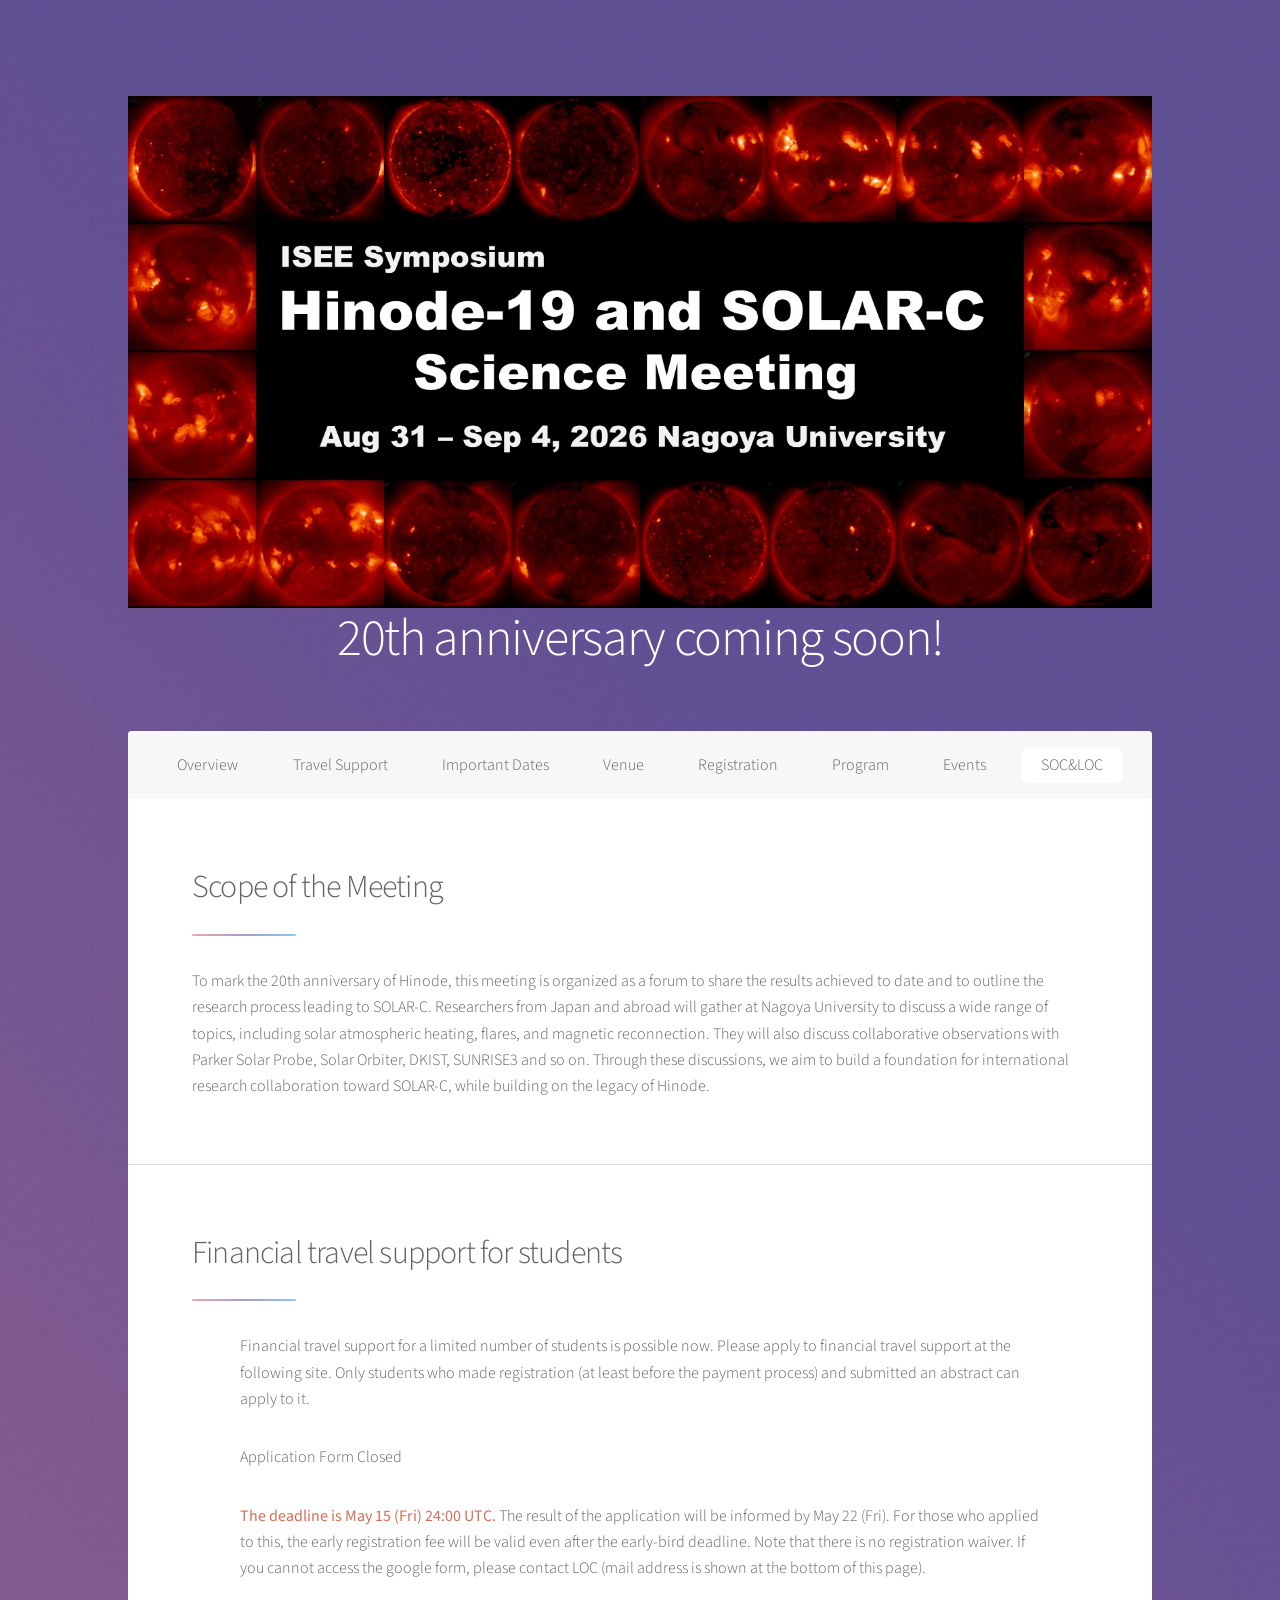
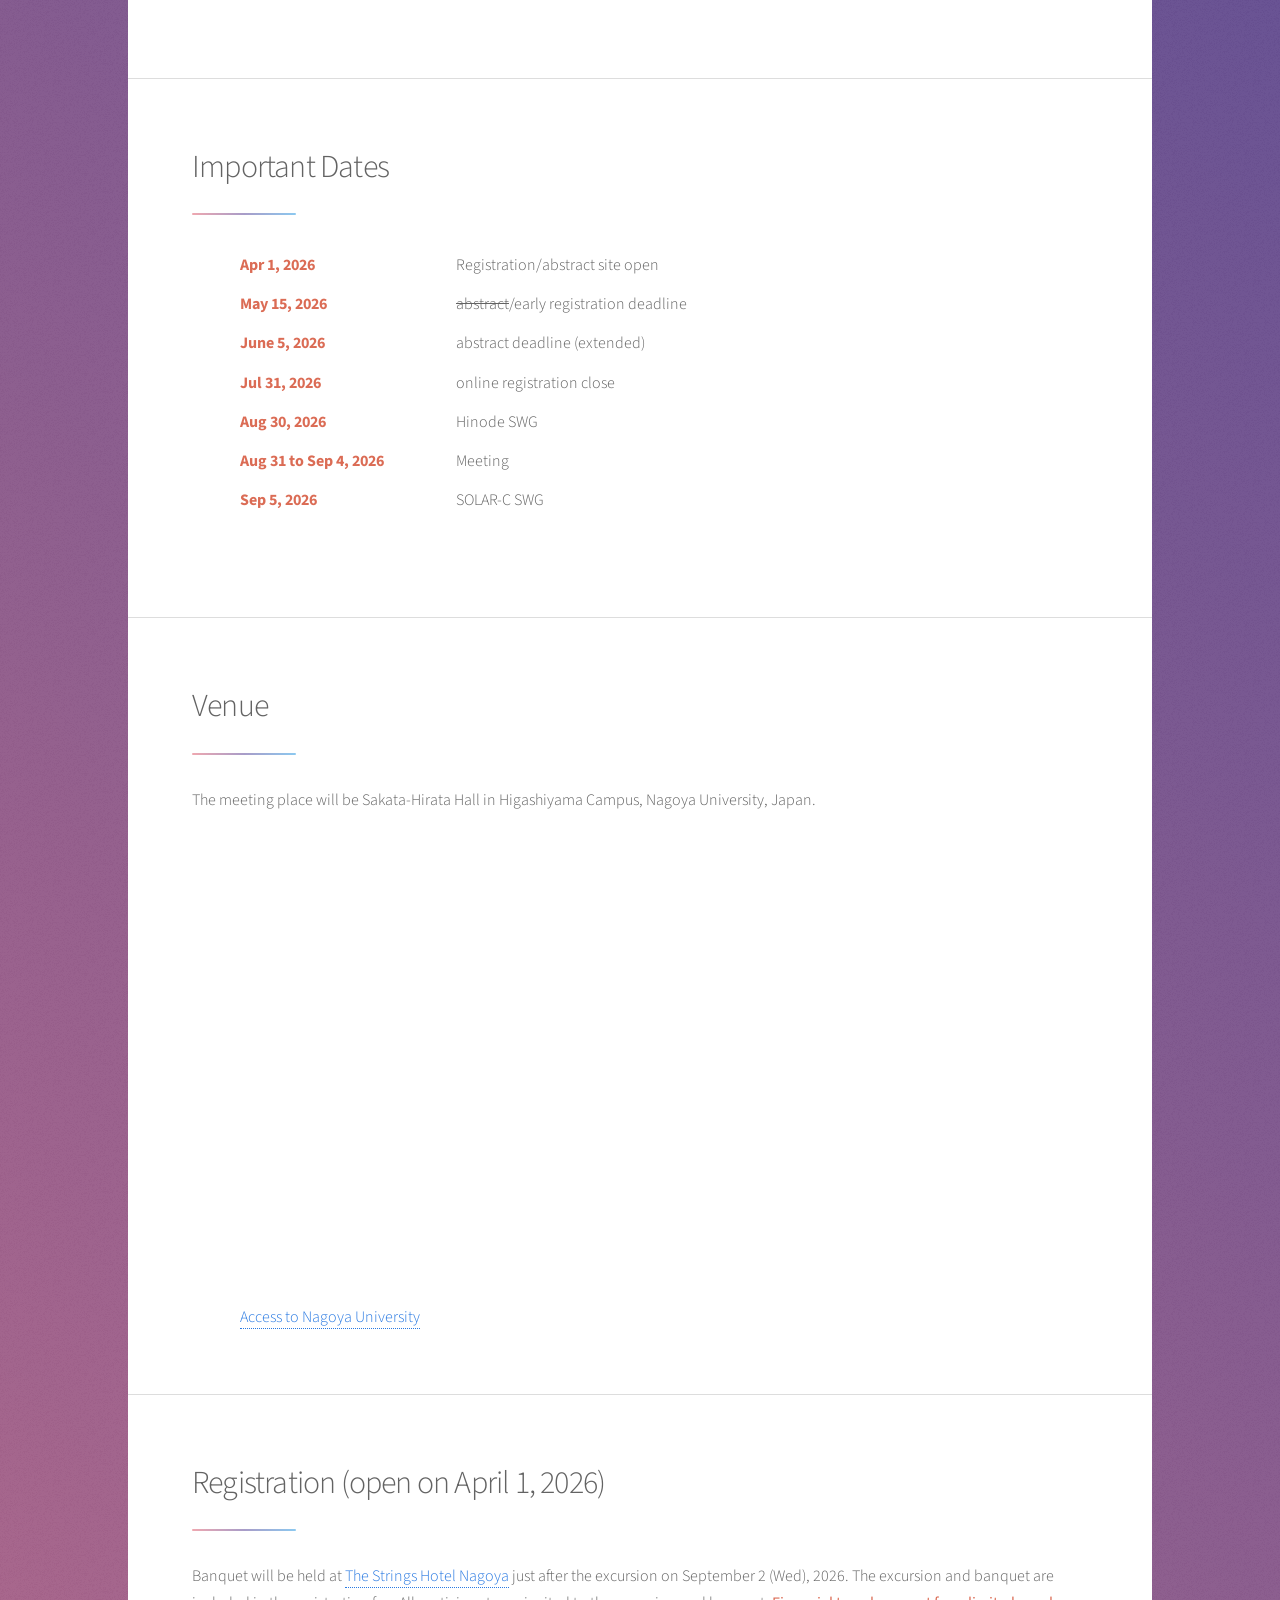
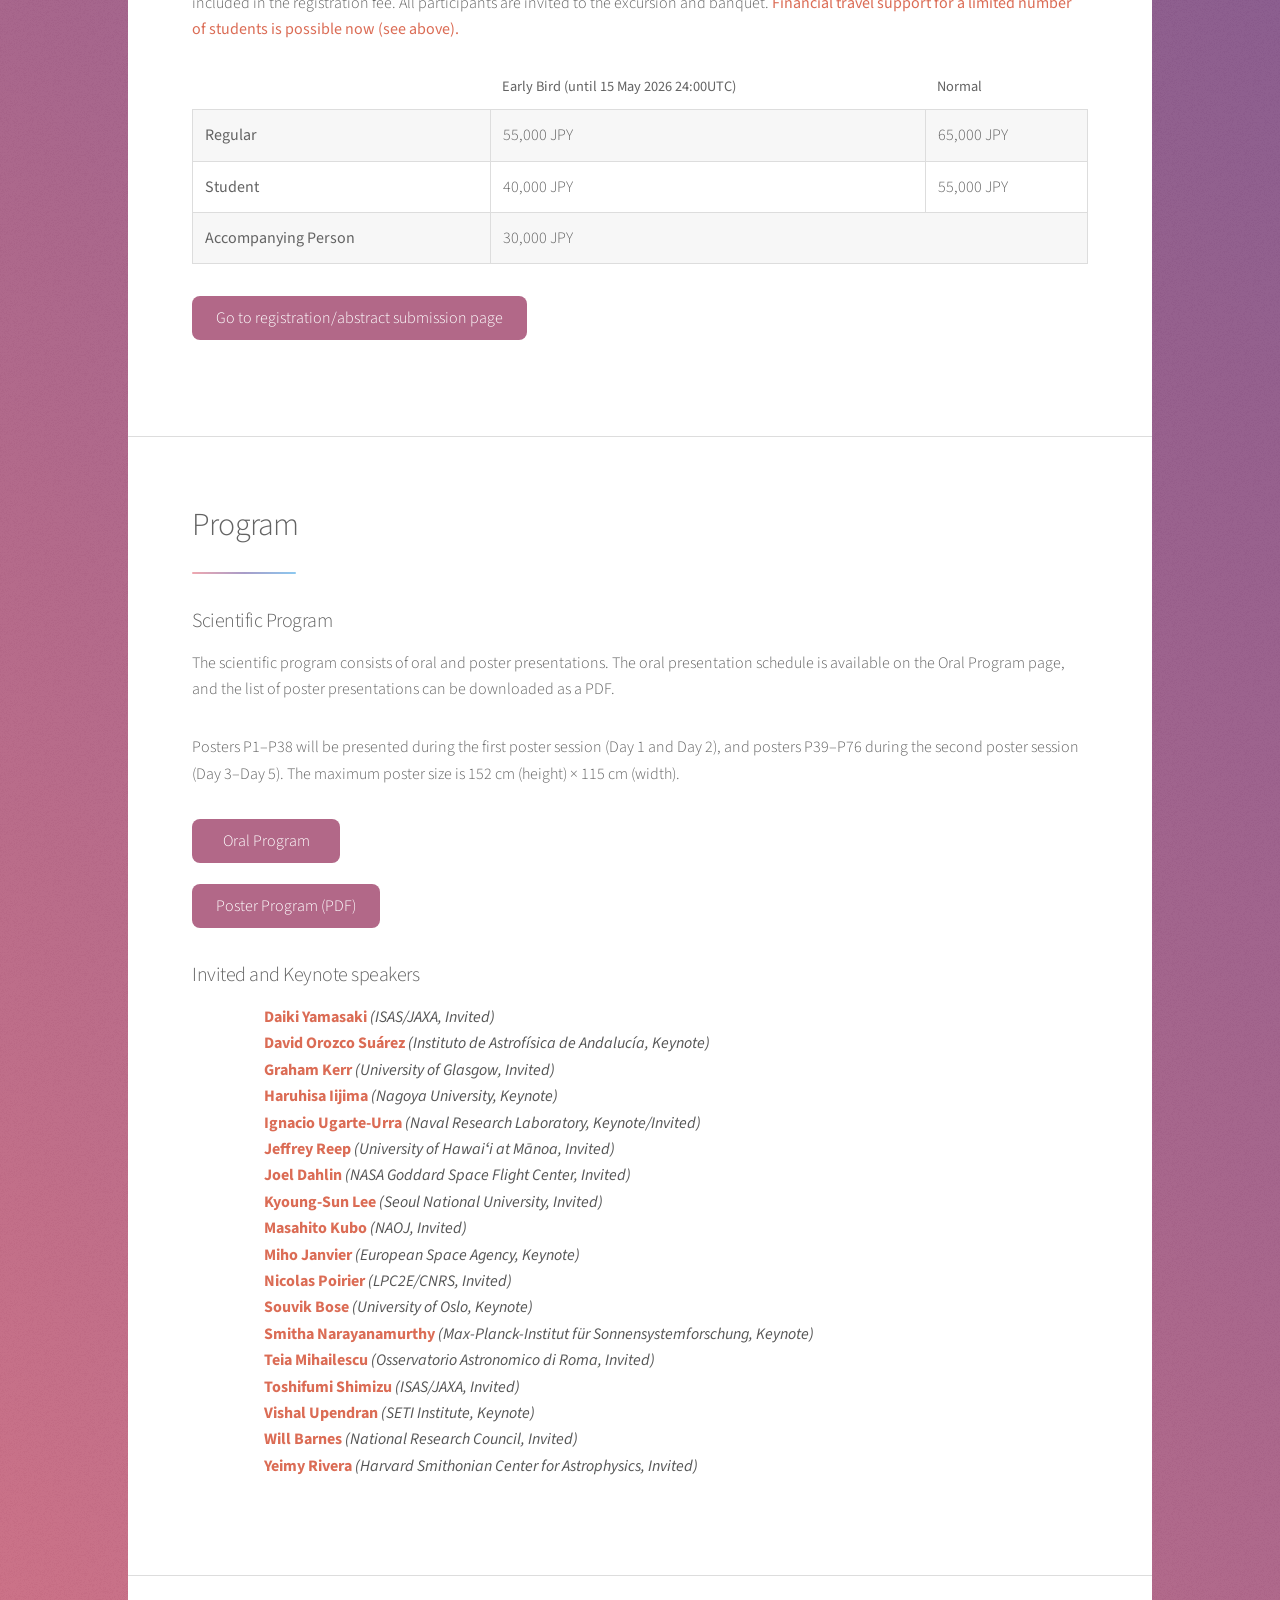
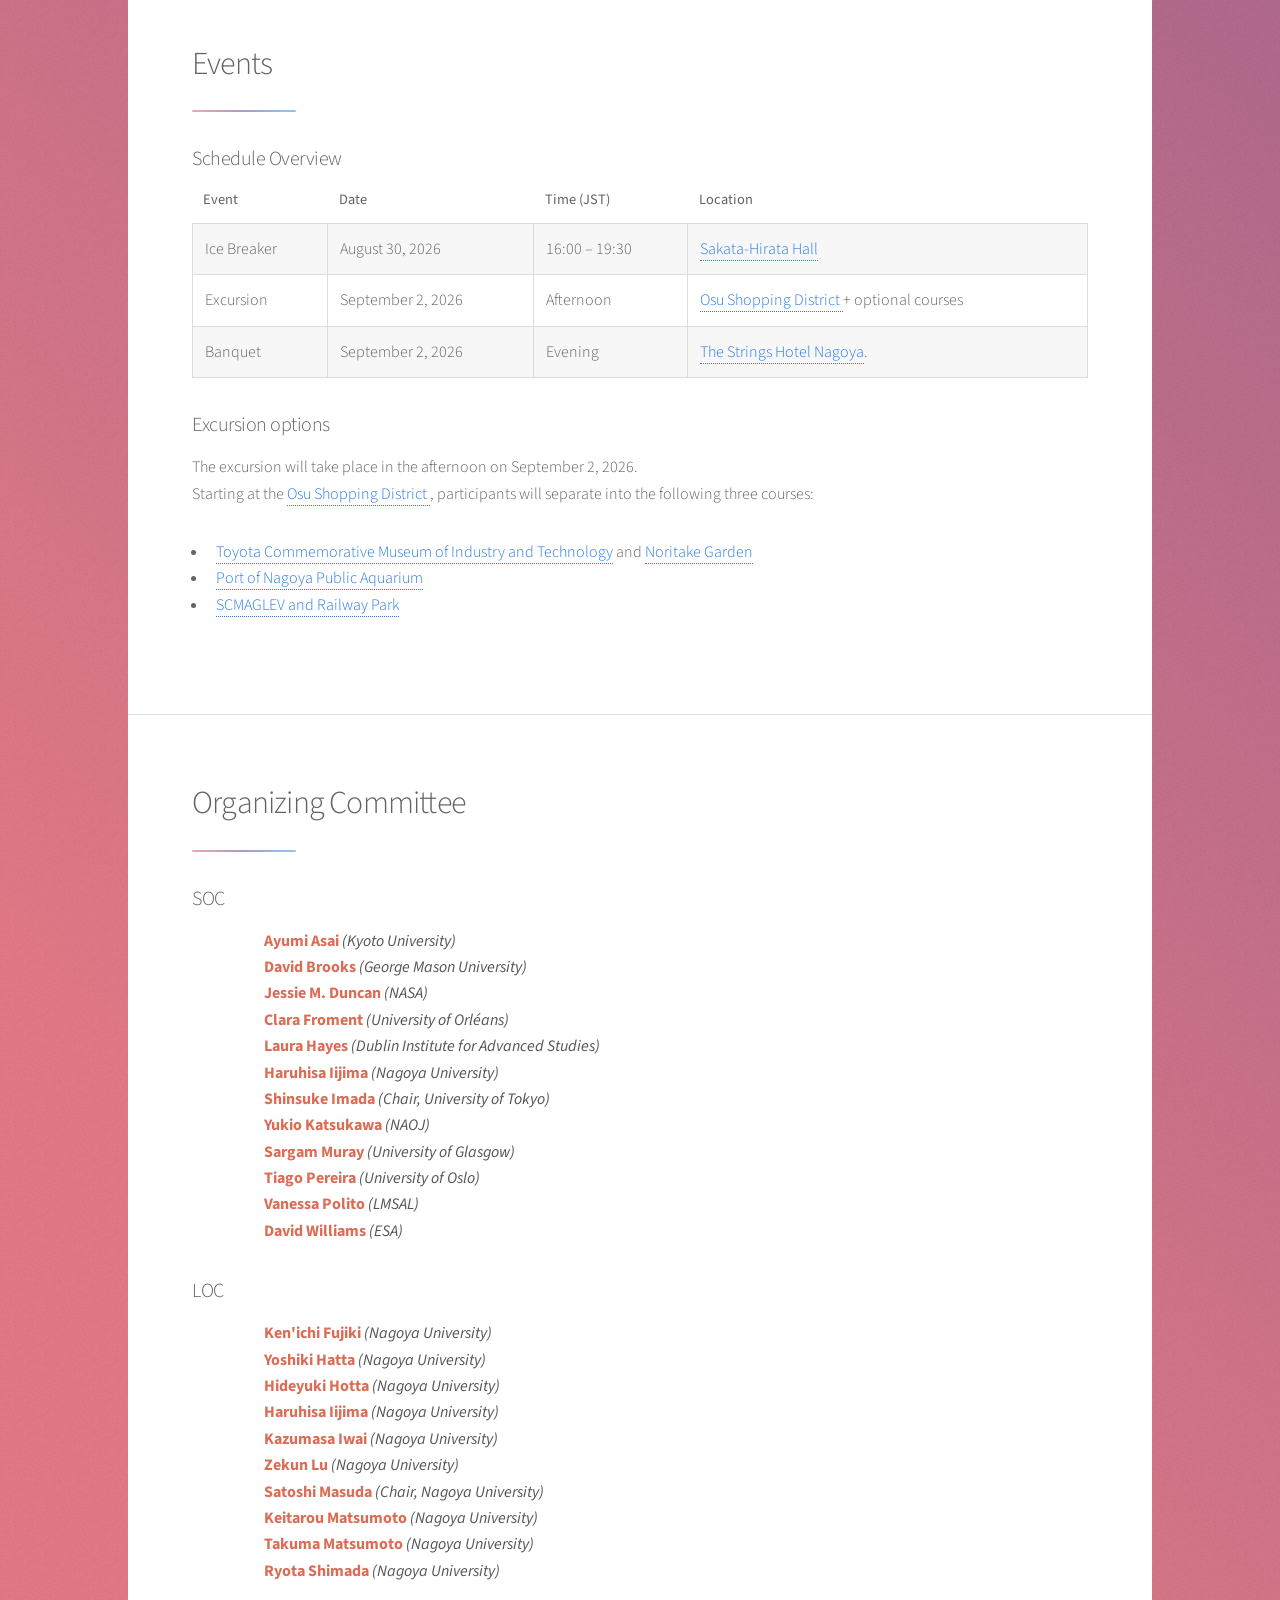
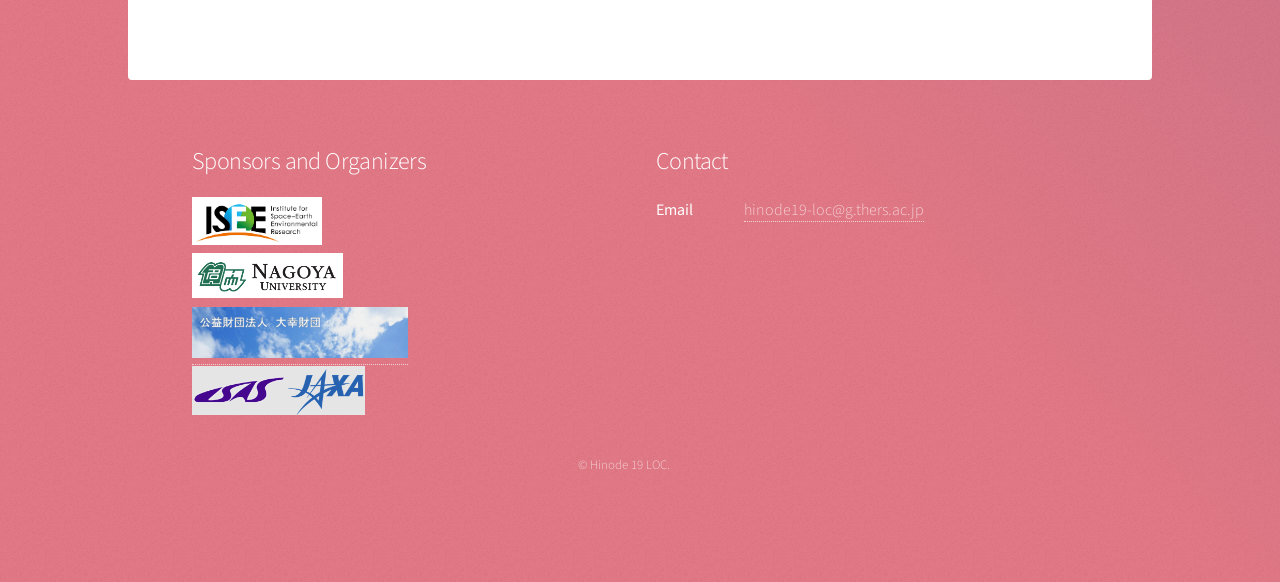
==== commit 3bf2fa2f: "open program page" ====
--- a/index.html
+++ b/index.html
@@ -208,6 +208,23 @@
 	      <header class="major">
 		<h2>Program</h2>
 	      </header>
+	      <h3>Scientific Program</h3>
+	      <p>
+		The scientific program consists of oral and poster presentations.
+		The oral presentation schedule is available on the Oral Program page, and the list of poster presentations can be downloaded as a PDF.
+	      </p>
+	      <p>
+		Posters P1–P38 will be presented during the first poster session (Day 1 and Day 2), and posters P39–P76 during the second poster session (Day 3–Day 5).
+		The maximum poster size is 152 cm (height) × 115 cm (width).
+	      </p>
+	      
+	      <div style="width:100%; margin:auto;">
+		<ul class="actions stacked">
+		  <li><a href="program.html" class="button primary">Oral Program</a></li>
+		  <li><a href="poster_program.pdf" class="button primary">Poster Program (PDF)</a></li>
+		</ul>
+	      </div>
+
 	      <h3>Invited and Keynote speakers</h3>
 	      <div style="width:100%; max-width:800px; margin:auto;">
 		<ul class="namelist">
--- a/assets/css/main.css
+++ b/assets/css/main.css
@@ -3891,6 +3891,16 @@
   background-color: #5a189a;
 }
 
+#program .button.primary {
+  background-color: #B26888;
+  color: white;
+  border: none;
+}
+
+#program .button.primary:hover {
+  background-color: #5a189a;
+}
+
 #travel_support .button.primary {
   background-color: #B26888;
   color: white;
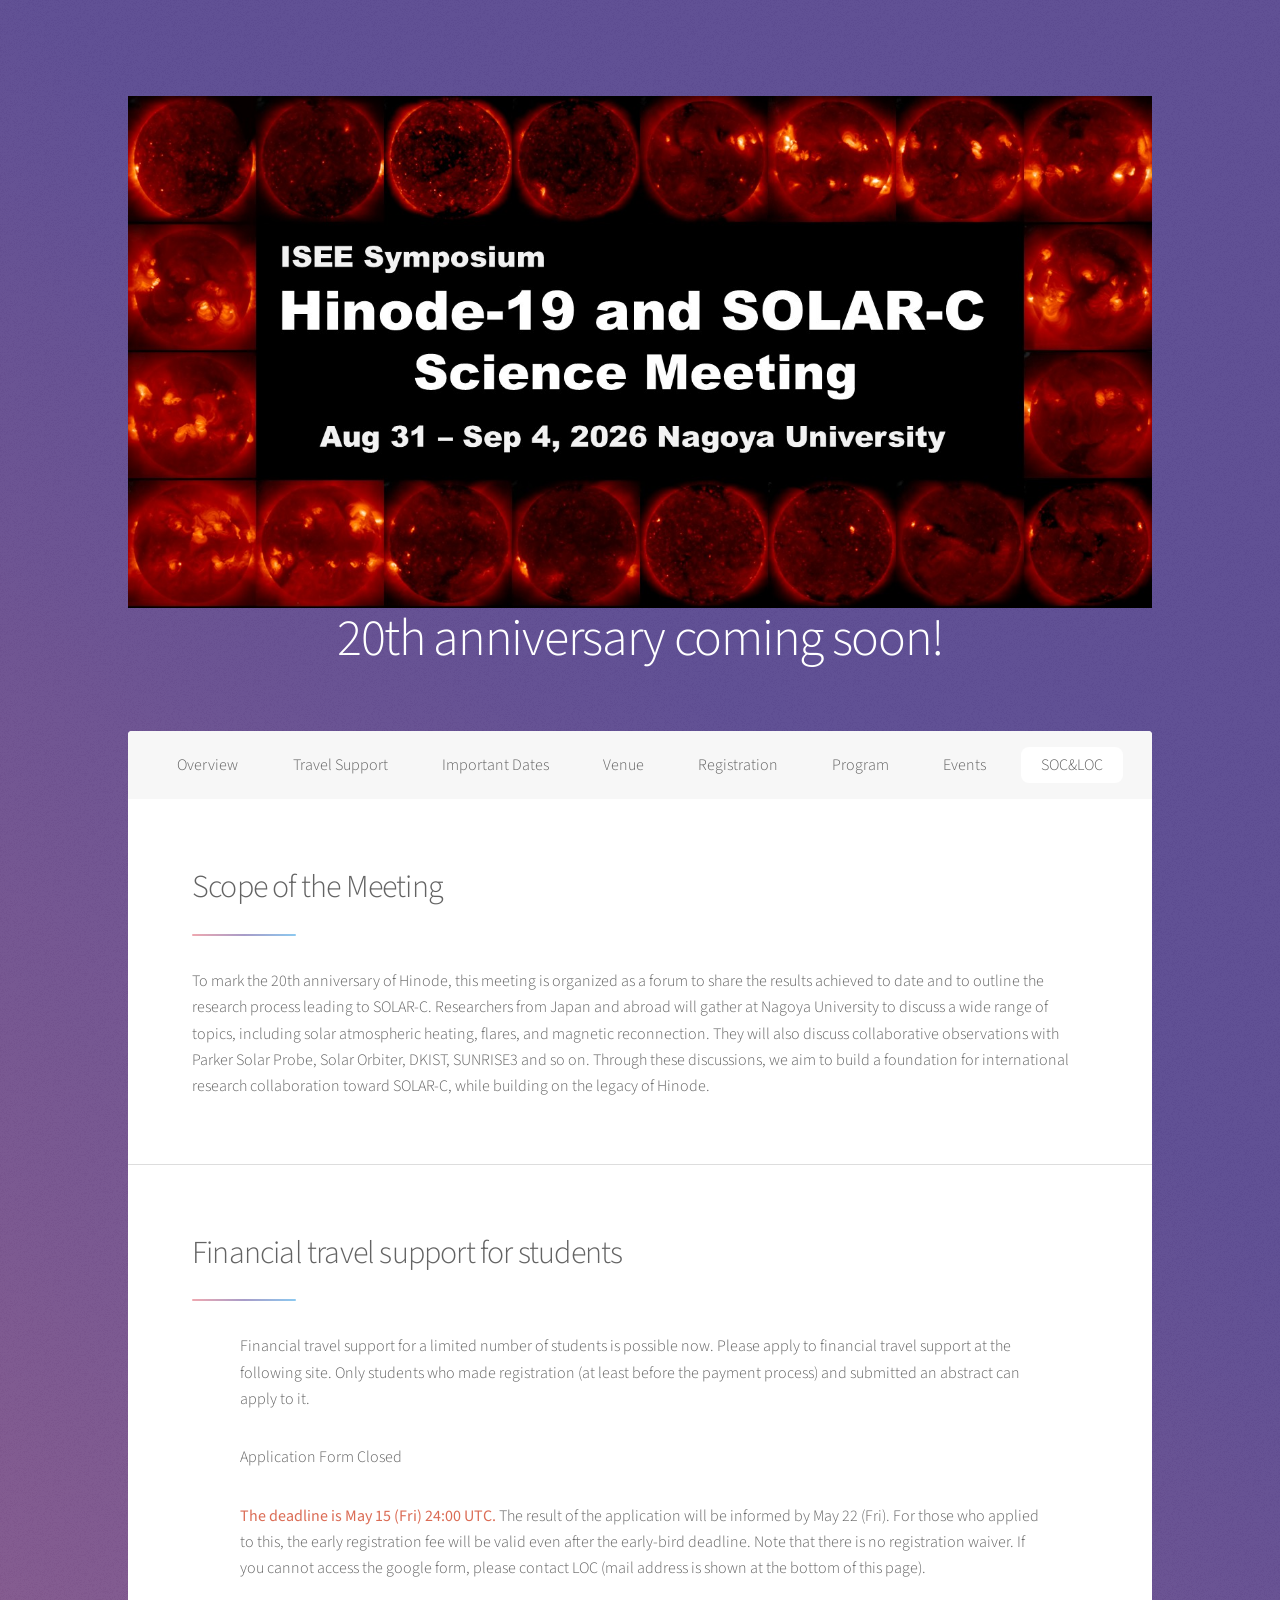
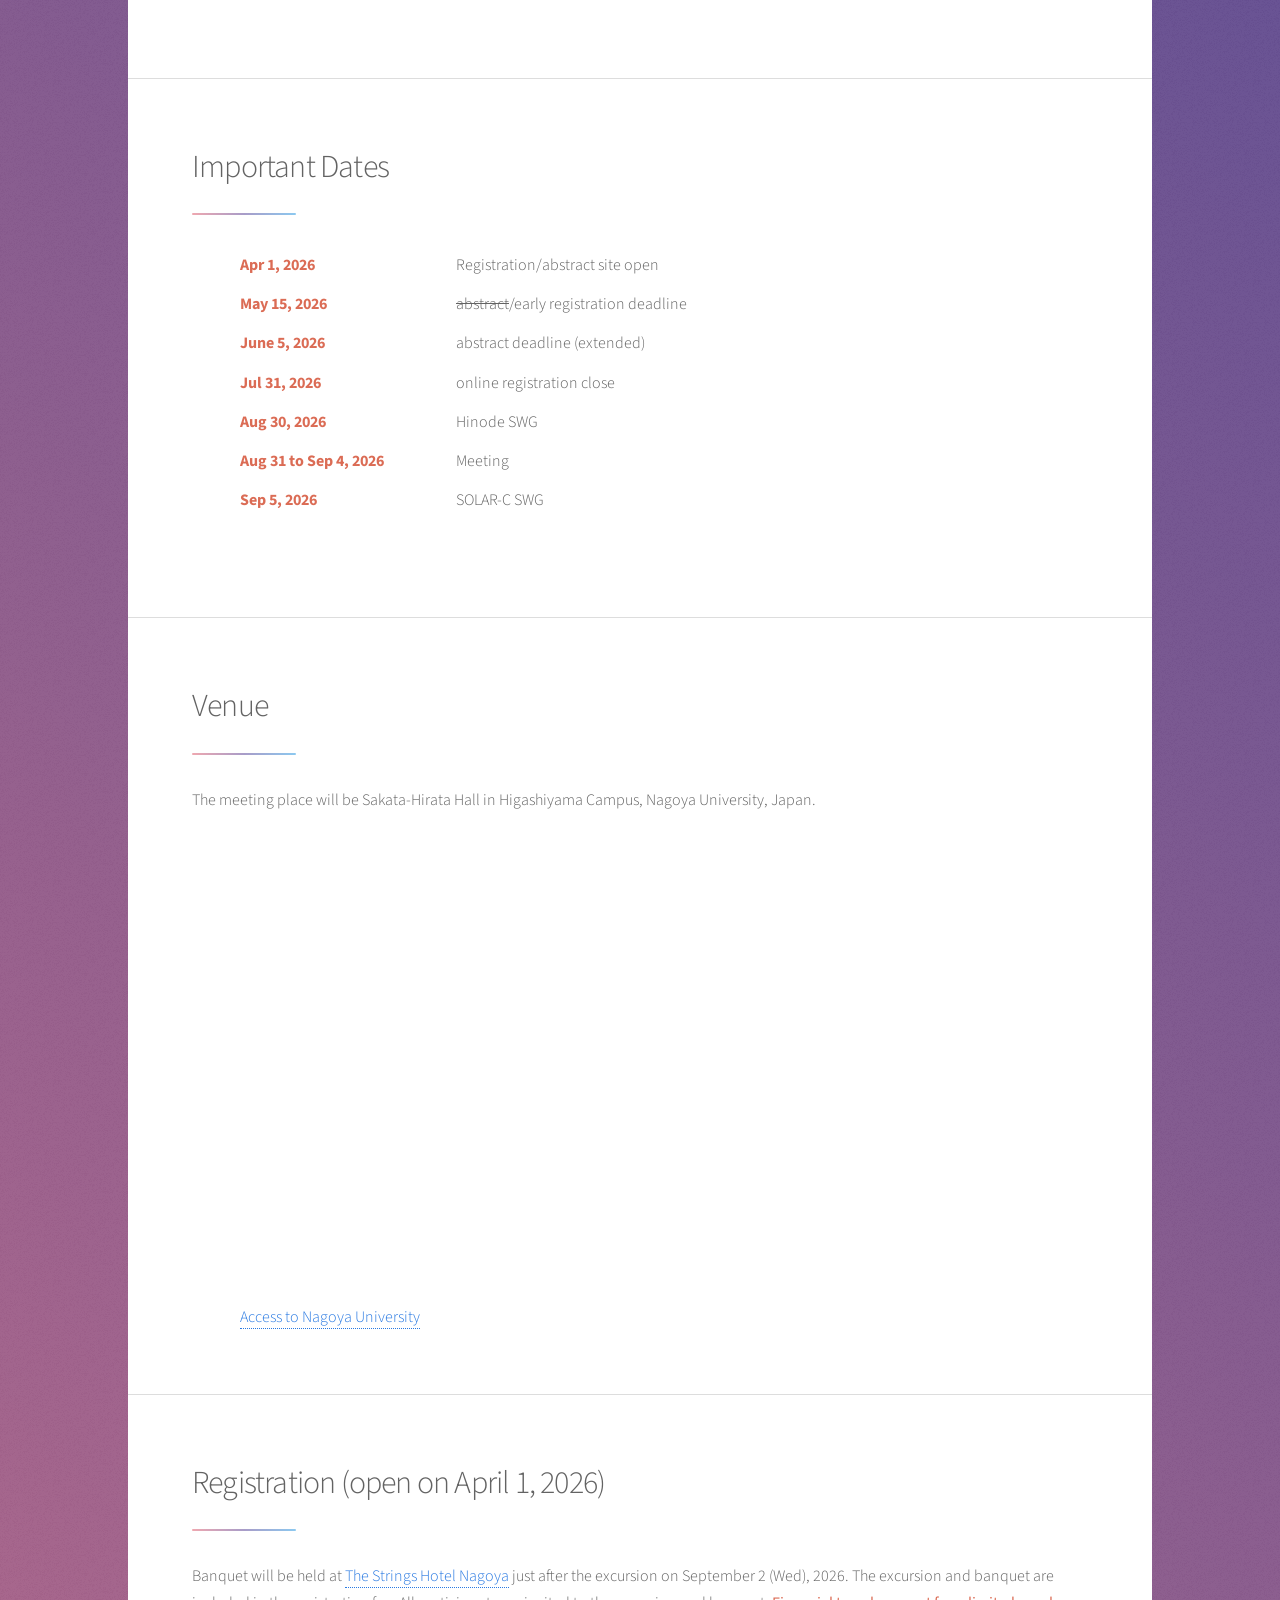
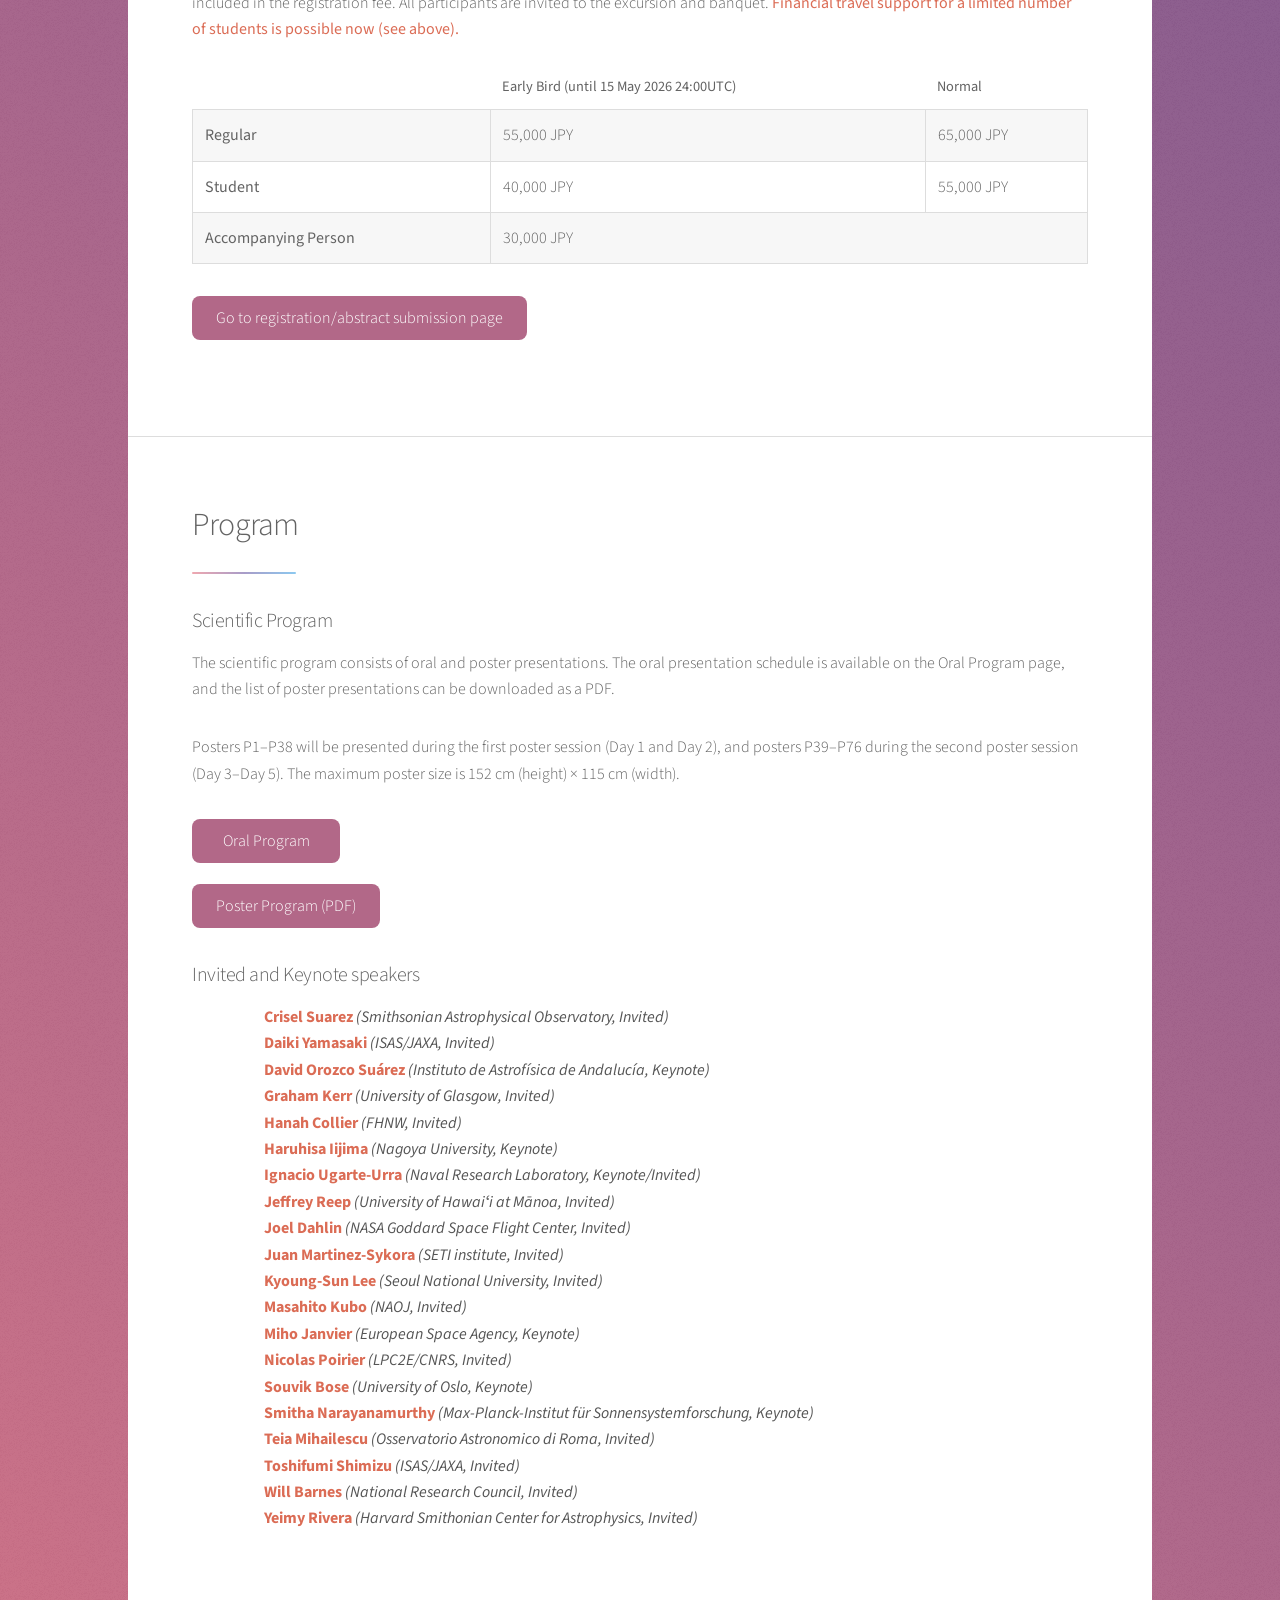
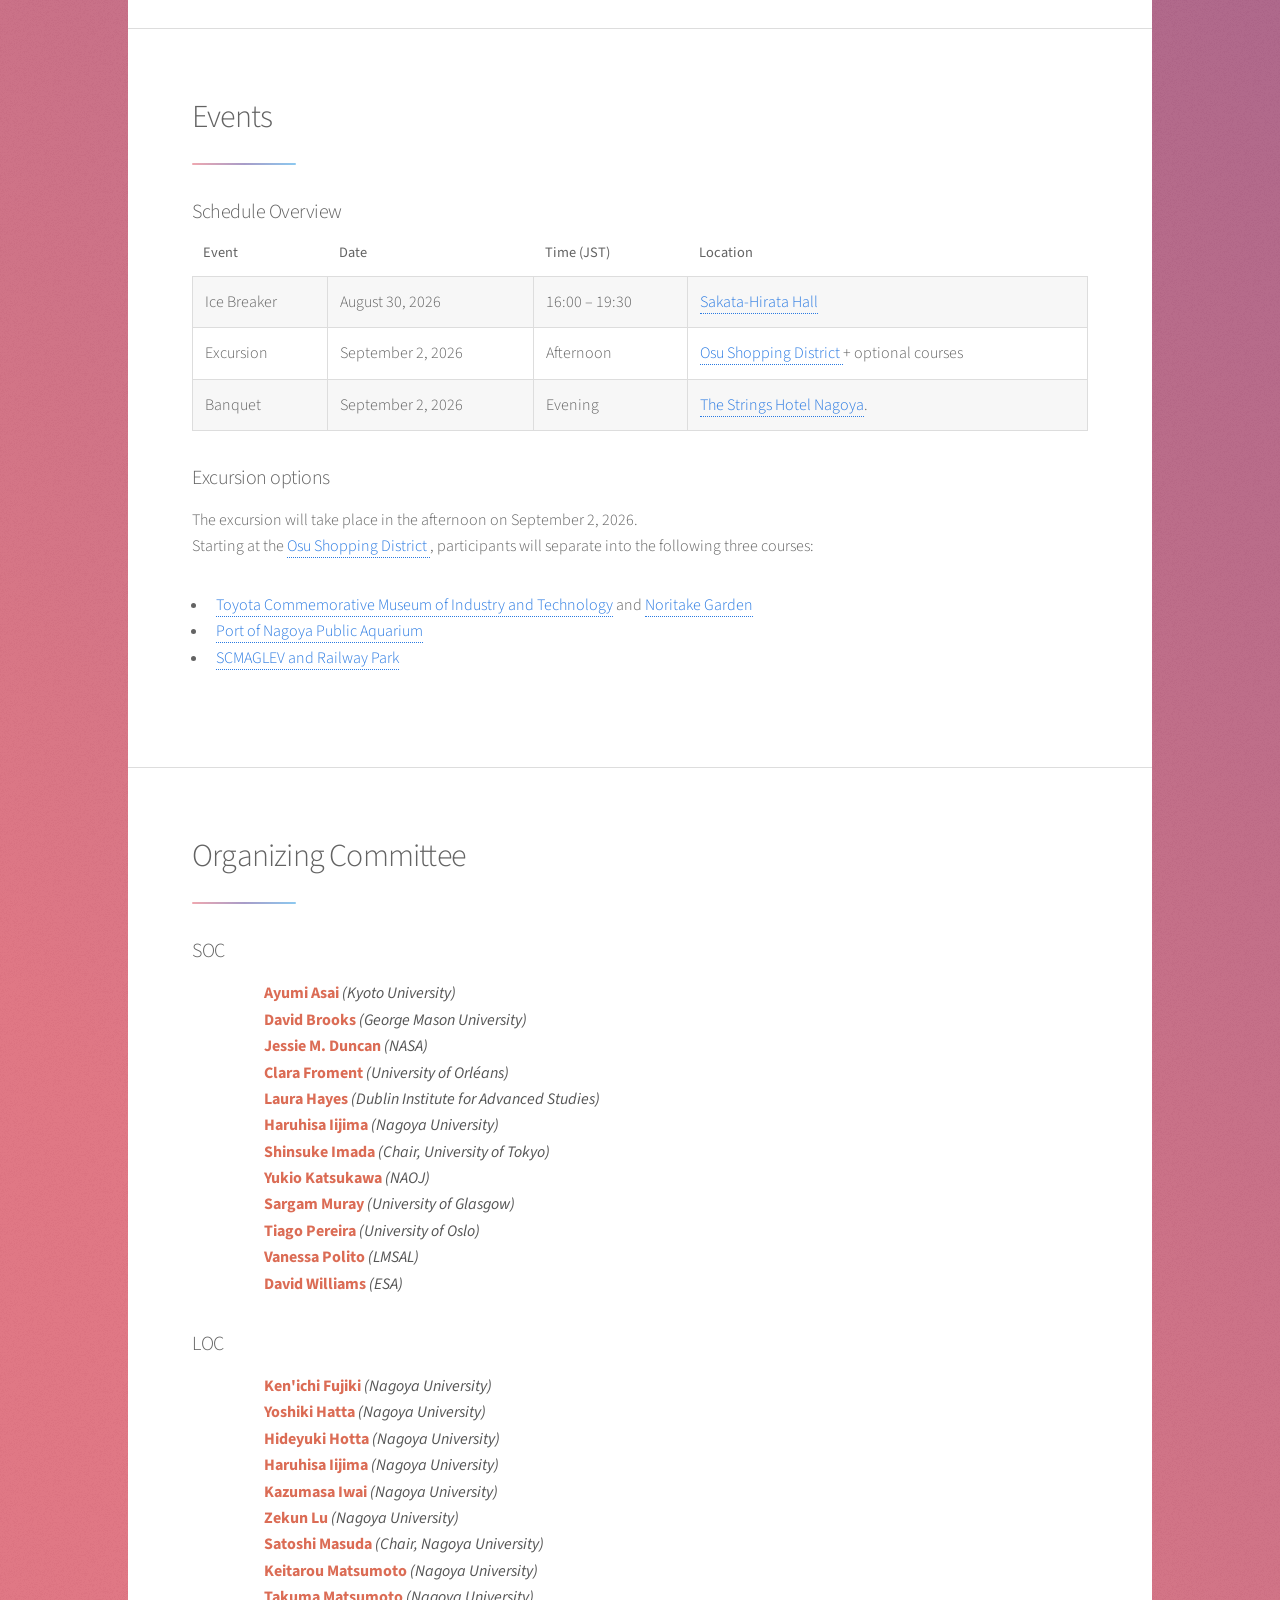
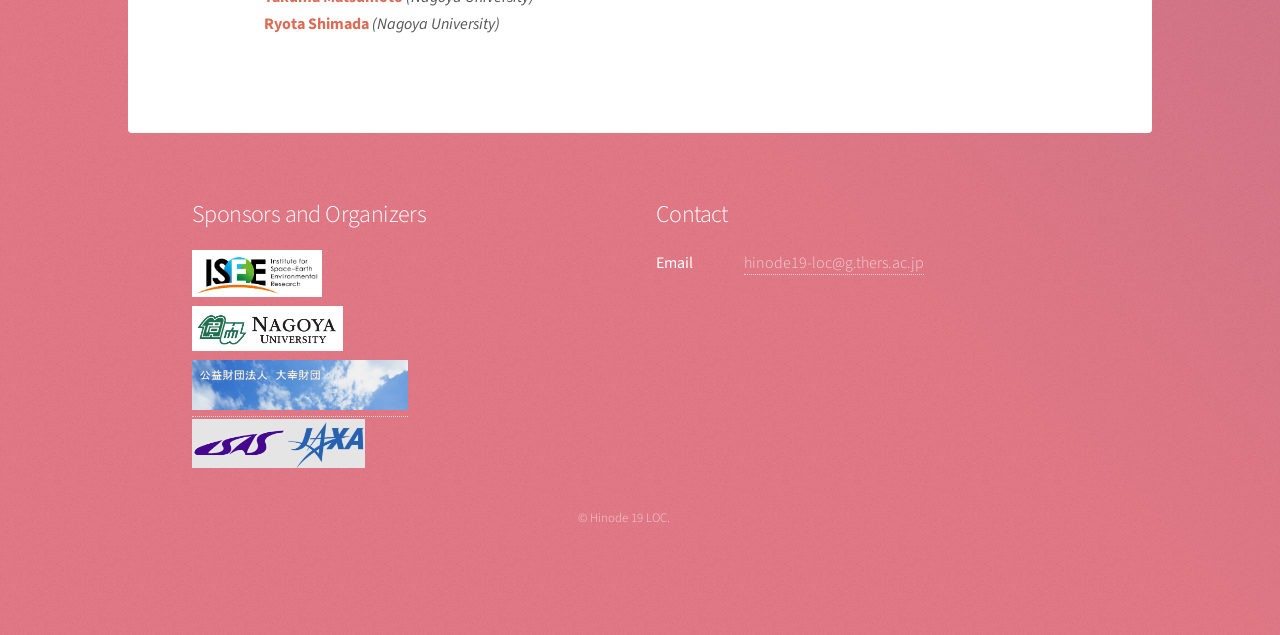
==== commit b9fbe951: "update invited speakers" ====
--- a/index.html
+++ b/index.html
@@ -229,6 +229,10 @@
 	      <div style="width:100%; max-width:800px; margin:auto;">
 		<ul class="namelist">
 		  <li>
+		    <span class="name">Crisel Suarez </span>
+		    <span class="affiliation"> (Smithsonian Astrophysical Observatory, Invited) </span>
+		  </li>
+		  <li>
 		    <span class="name">Daiki Yamasaki </span>
 		    <span class="affiliation"> (ISAS/JAXA, Invited) </span>
 		  </li>
@@ -241,6 +245,10 @@
 		    <span class="affiliation"> (University of Glasgow, Invited)</span>
 		  </li>
 		  <li>
+		    <span class="name">Hanah Collier </span>
+		    <span class="affiliation"> (FHNW, Invited)</span>
+		  </li>
+		  <li>
 		    <span class="name">Haruhisa Iijima </span>
 		    <span class="affiliation"> (Nagoya University, Keynote)</span>
 		  </li>
@@ -257,6 +265,10 @@
 		    <span class="affiliation"> (NASA Goddard Space Flight Center, Invited)</span>
 		  </li>
 		  <li>
+		    <span class="name">Juan Martinez-Sykora </span>
+		    <span class="affiliation"> (SETI institute, Invited)</span>
+		  </li>
+		  <li>
 		    <span class="name">Kyoung-Sun Lee </span>
 		    <span class="affiliation"> (Seoul National University, Invited)</span>
 		  </li>
@@ -287,10 +299,6 @@
 		  <li>
 		    <span class="name">Toshifumi Shimizu </span>
 		    <span class="affiliation"> (ISAS/JAXA, Invited)</span>
-		  </li>
-		  <li>
-		    <span class="name">Vishal Upendran </span>
-		    <span class="affiliation"> (SETI Institute, Keynote)</span>
 		  </li>
 		  <li>
 		    <span class="name">Will Barnes </span>
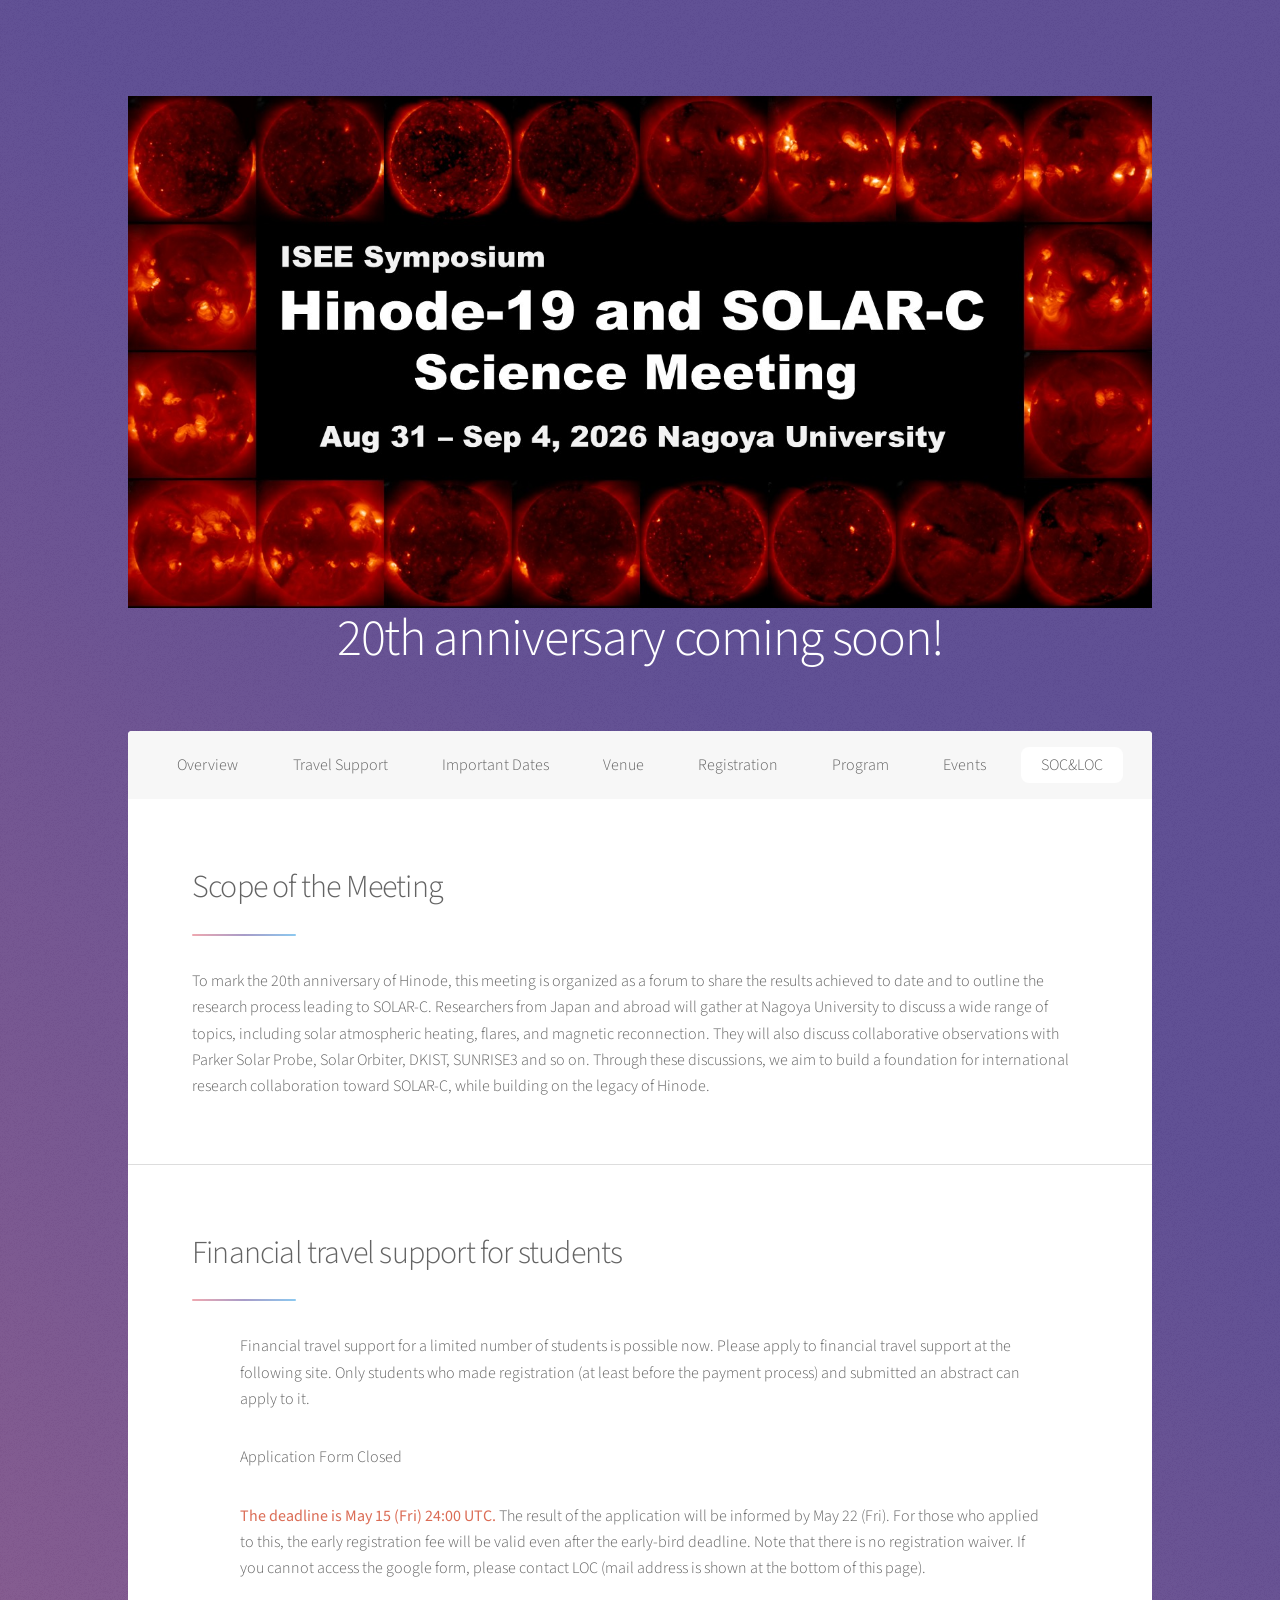
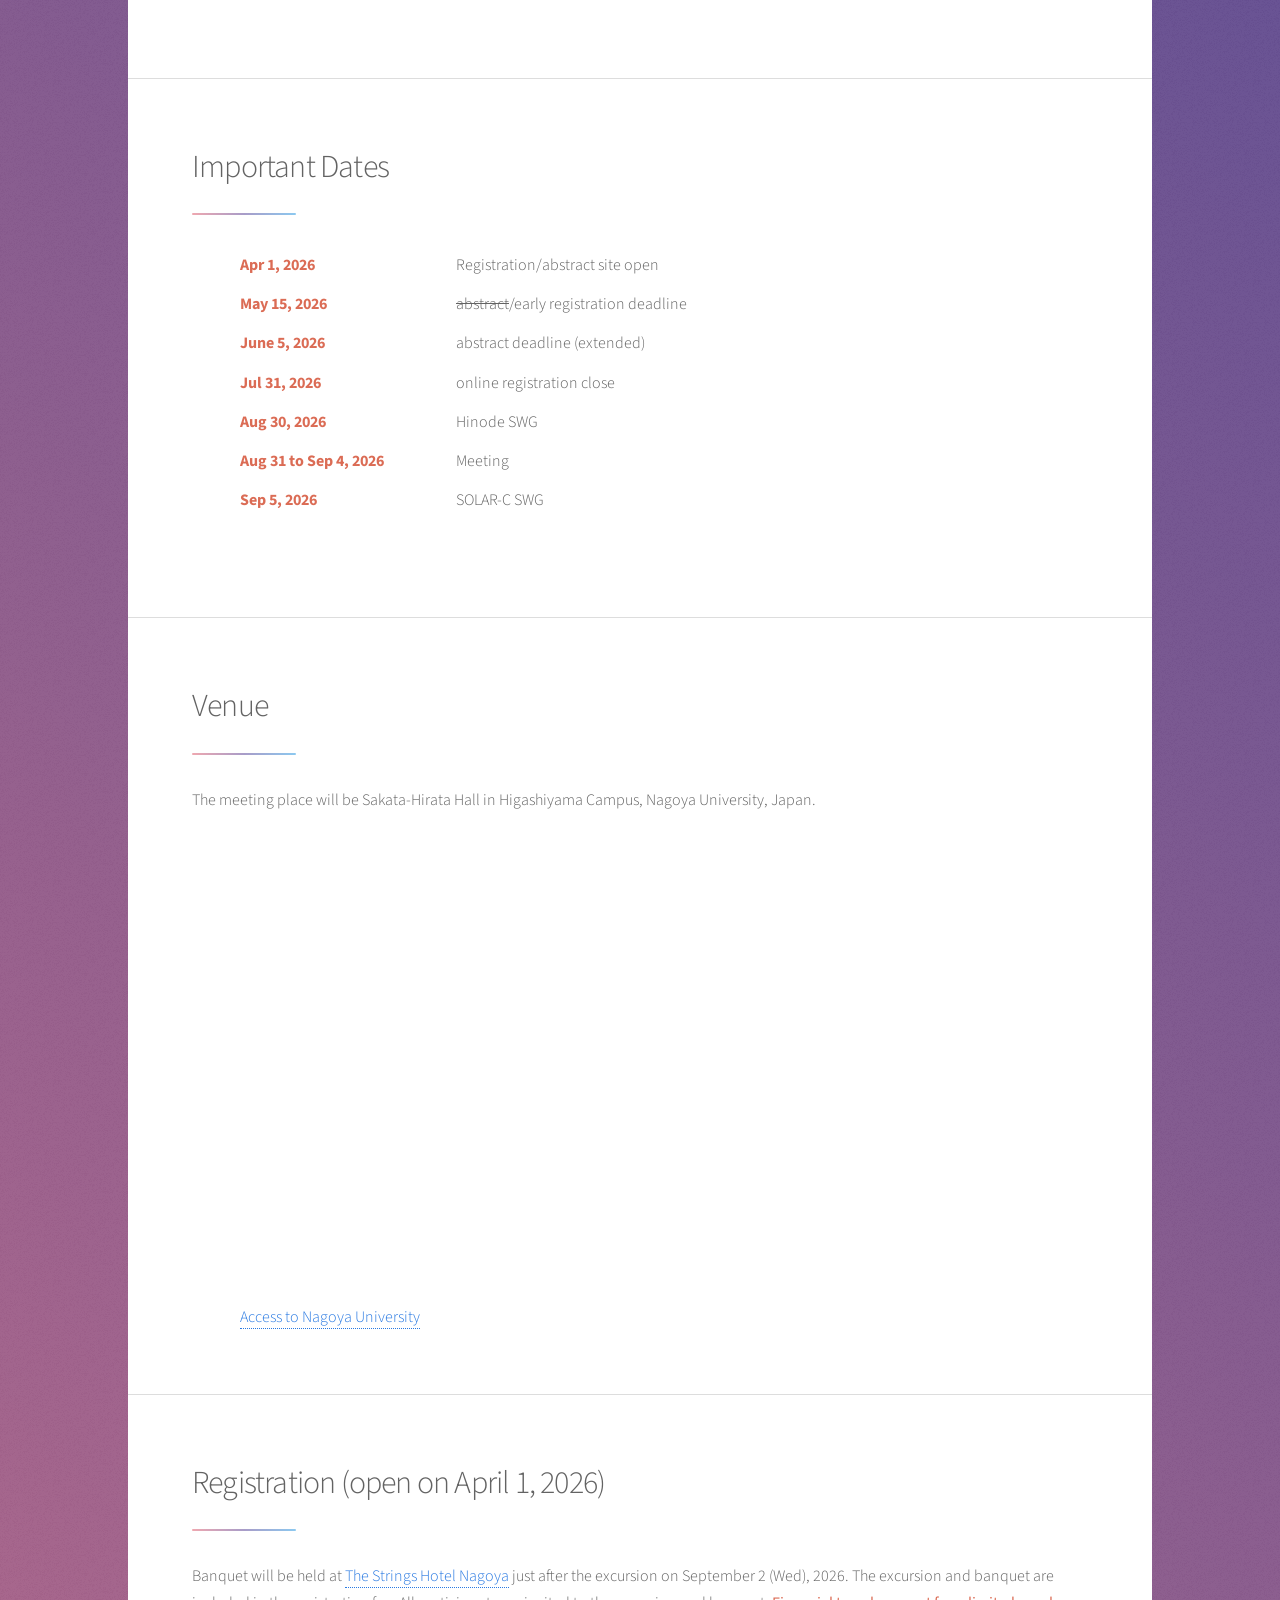
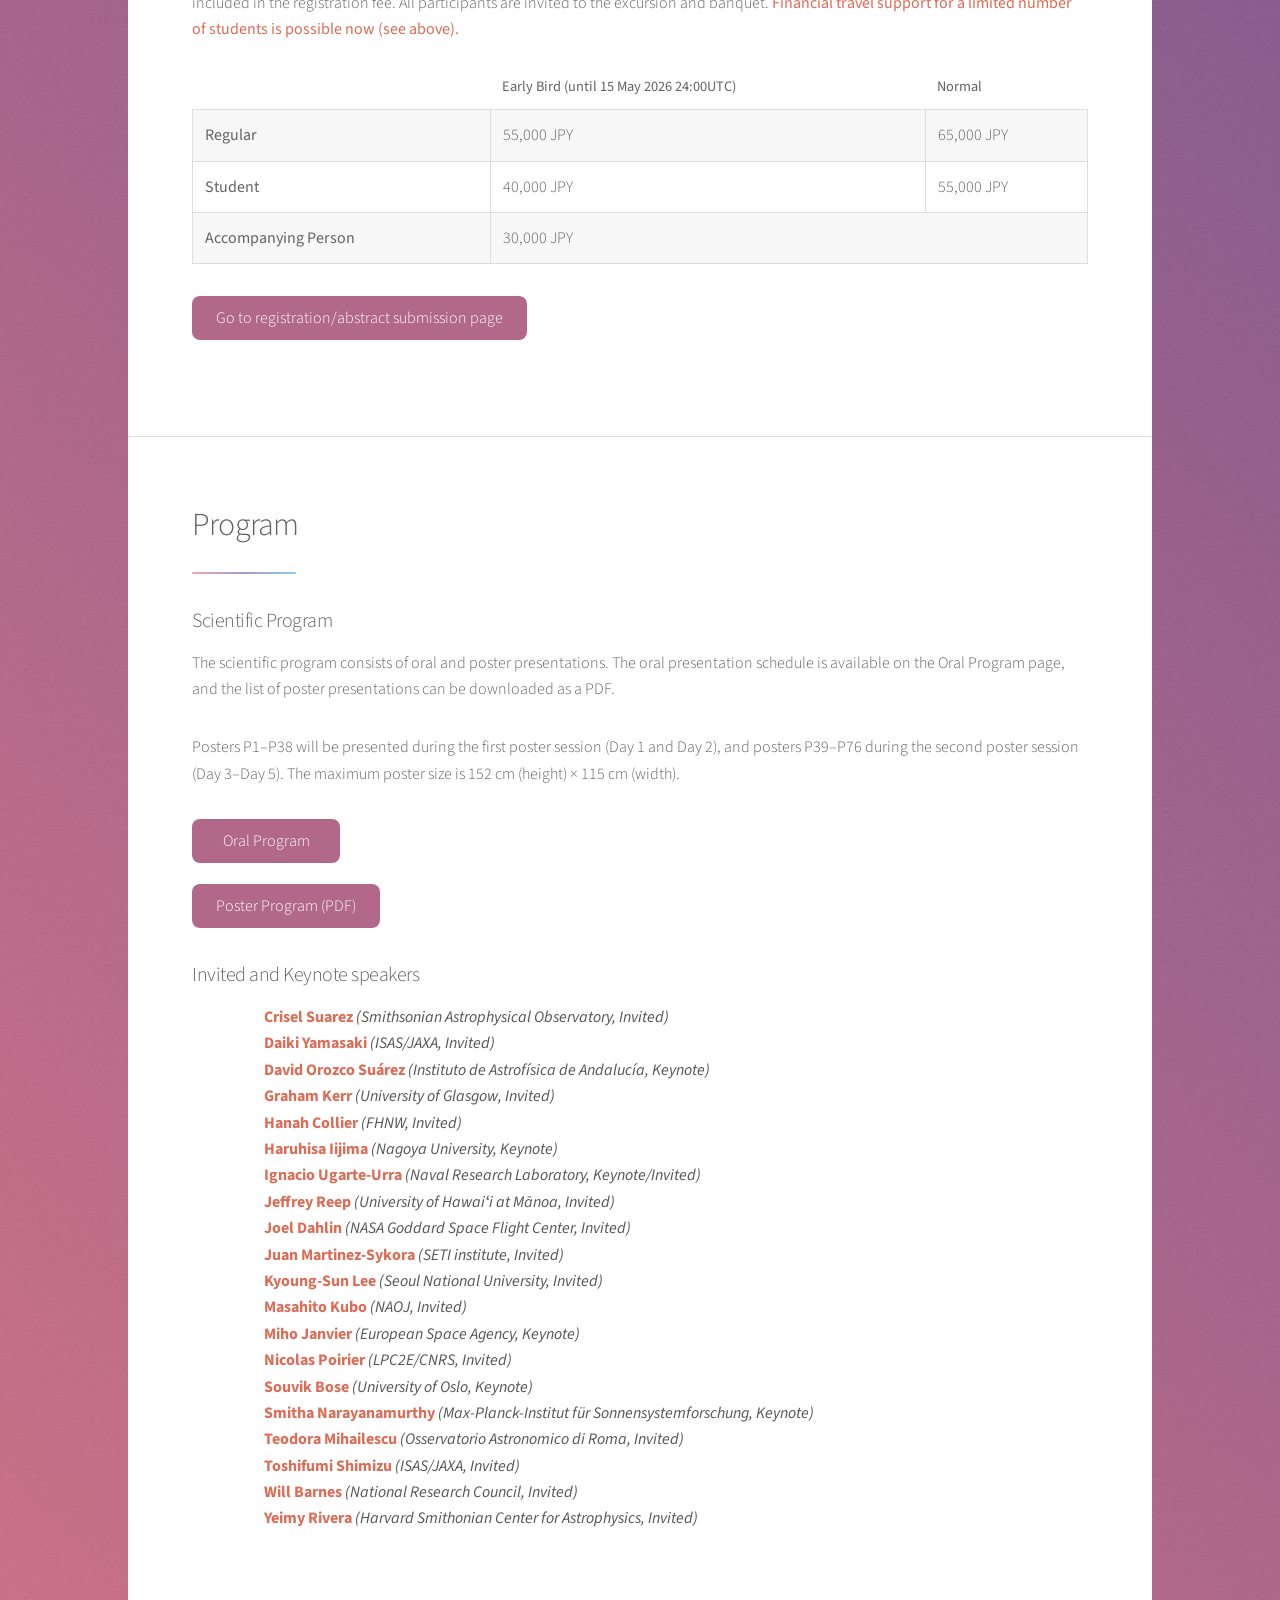
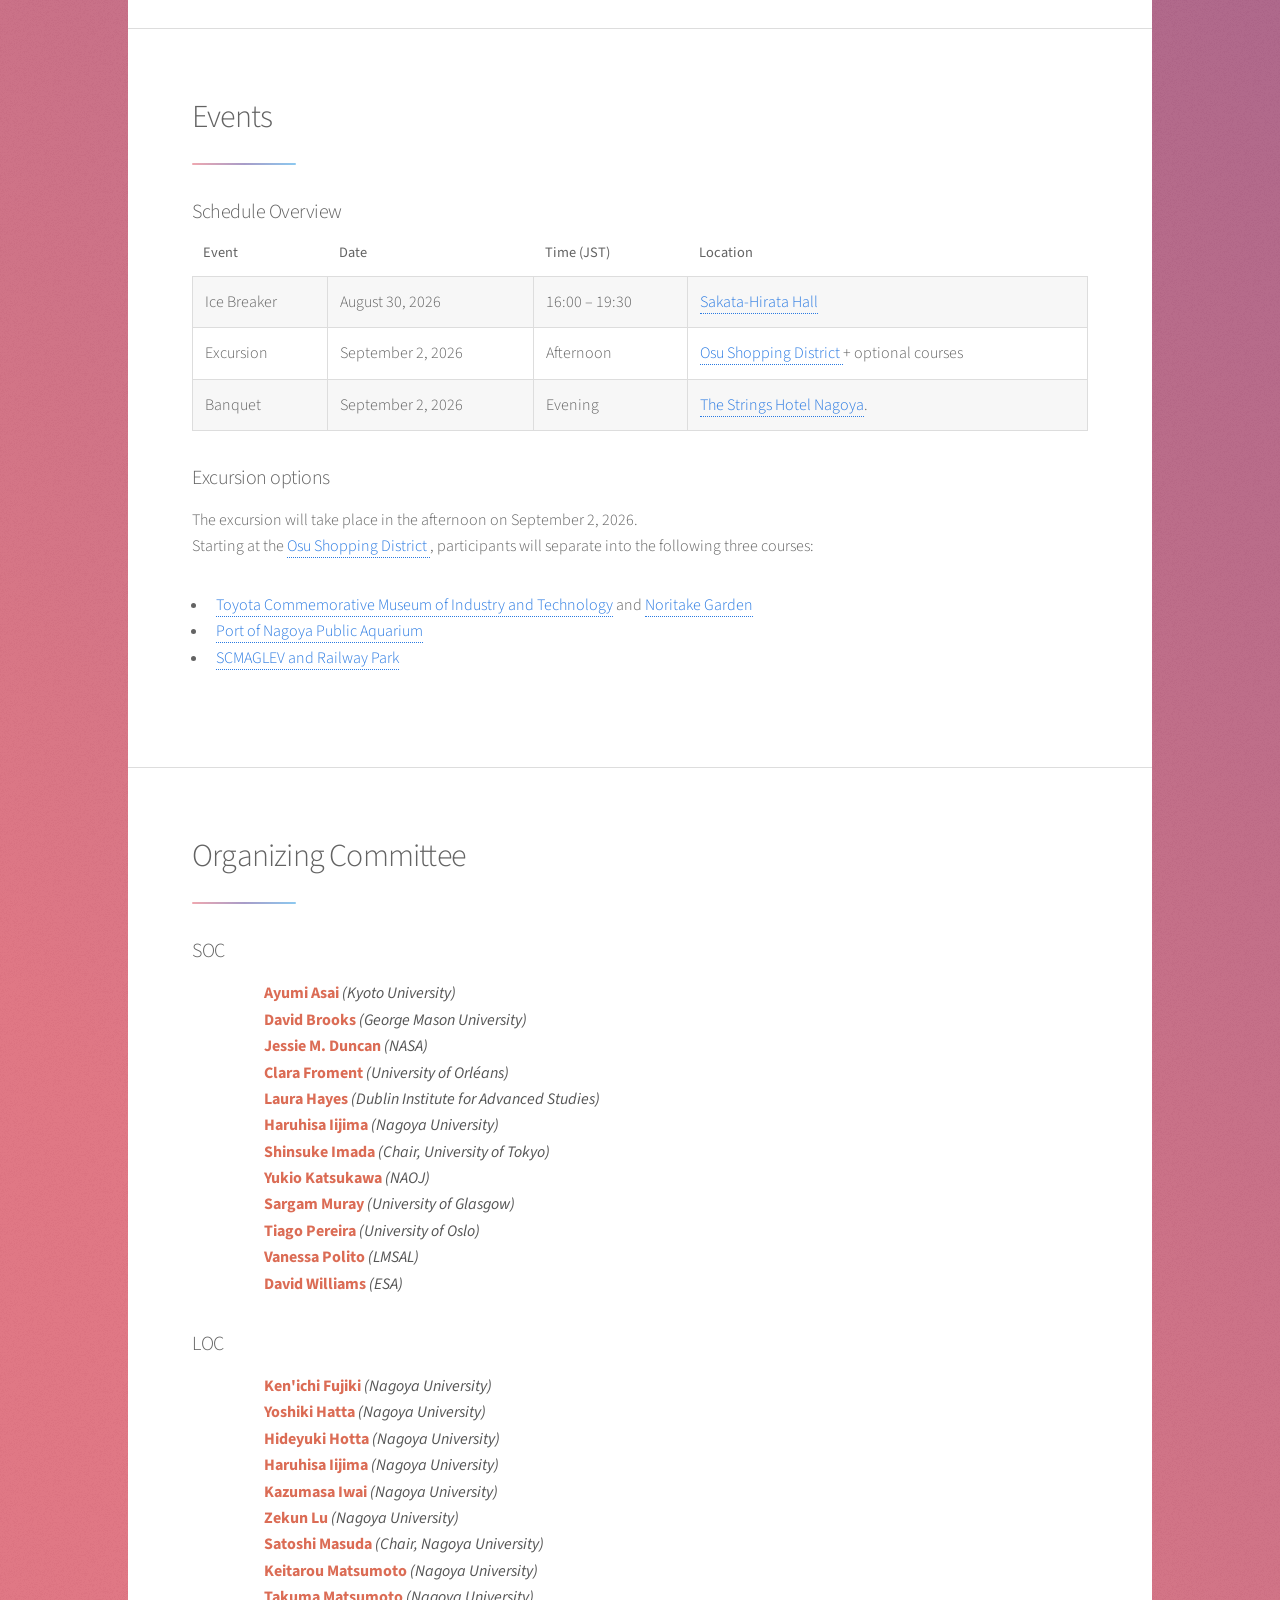
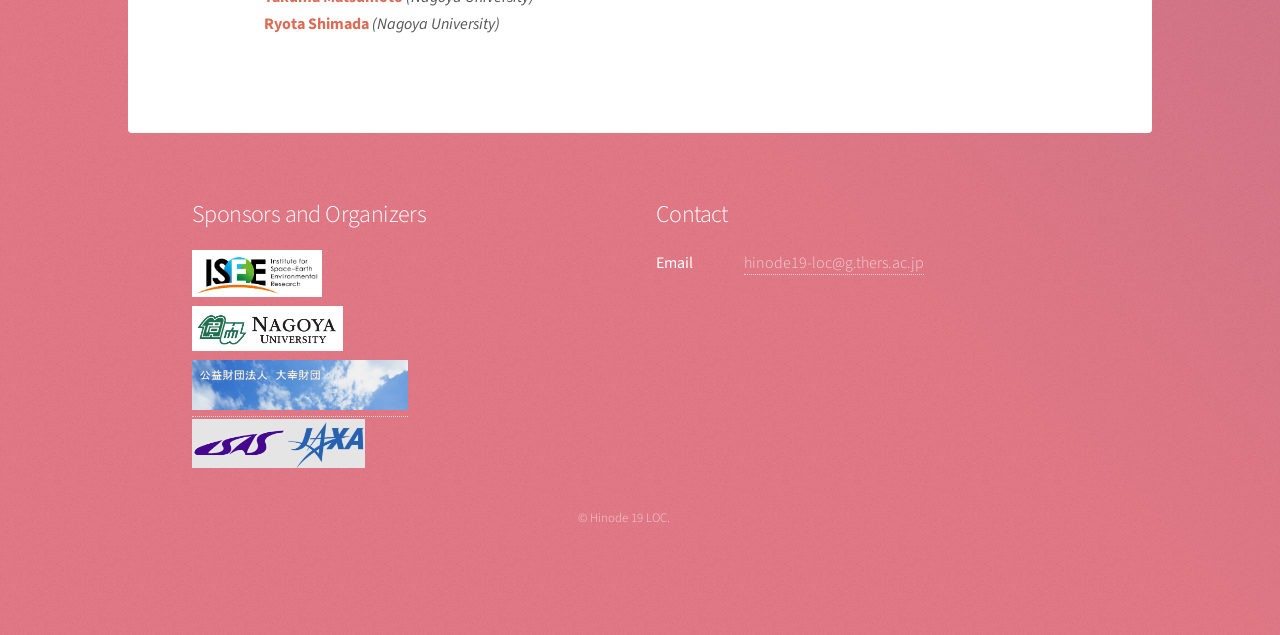
==== commit b0e1ebd4: "fix name of invited speaker" ====
--- a/index.html
+++ b/index.html
@@ -293,7 +293,7 @@
 		    <span class="affiliation"> (Max-Planck-Institut für Sonnensystemforschung, Keynote)</span>
 		  </li>
 		  <li>
-		    <span class="name">Teia Mihailescu </span>
+		    <span class="name">Teodora Mihailescu </span>
 		    <span class="affiliation"> (Osservatorio Astronomico di Roma, Invited)</span>
 		  </li>
 		  <li>
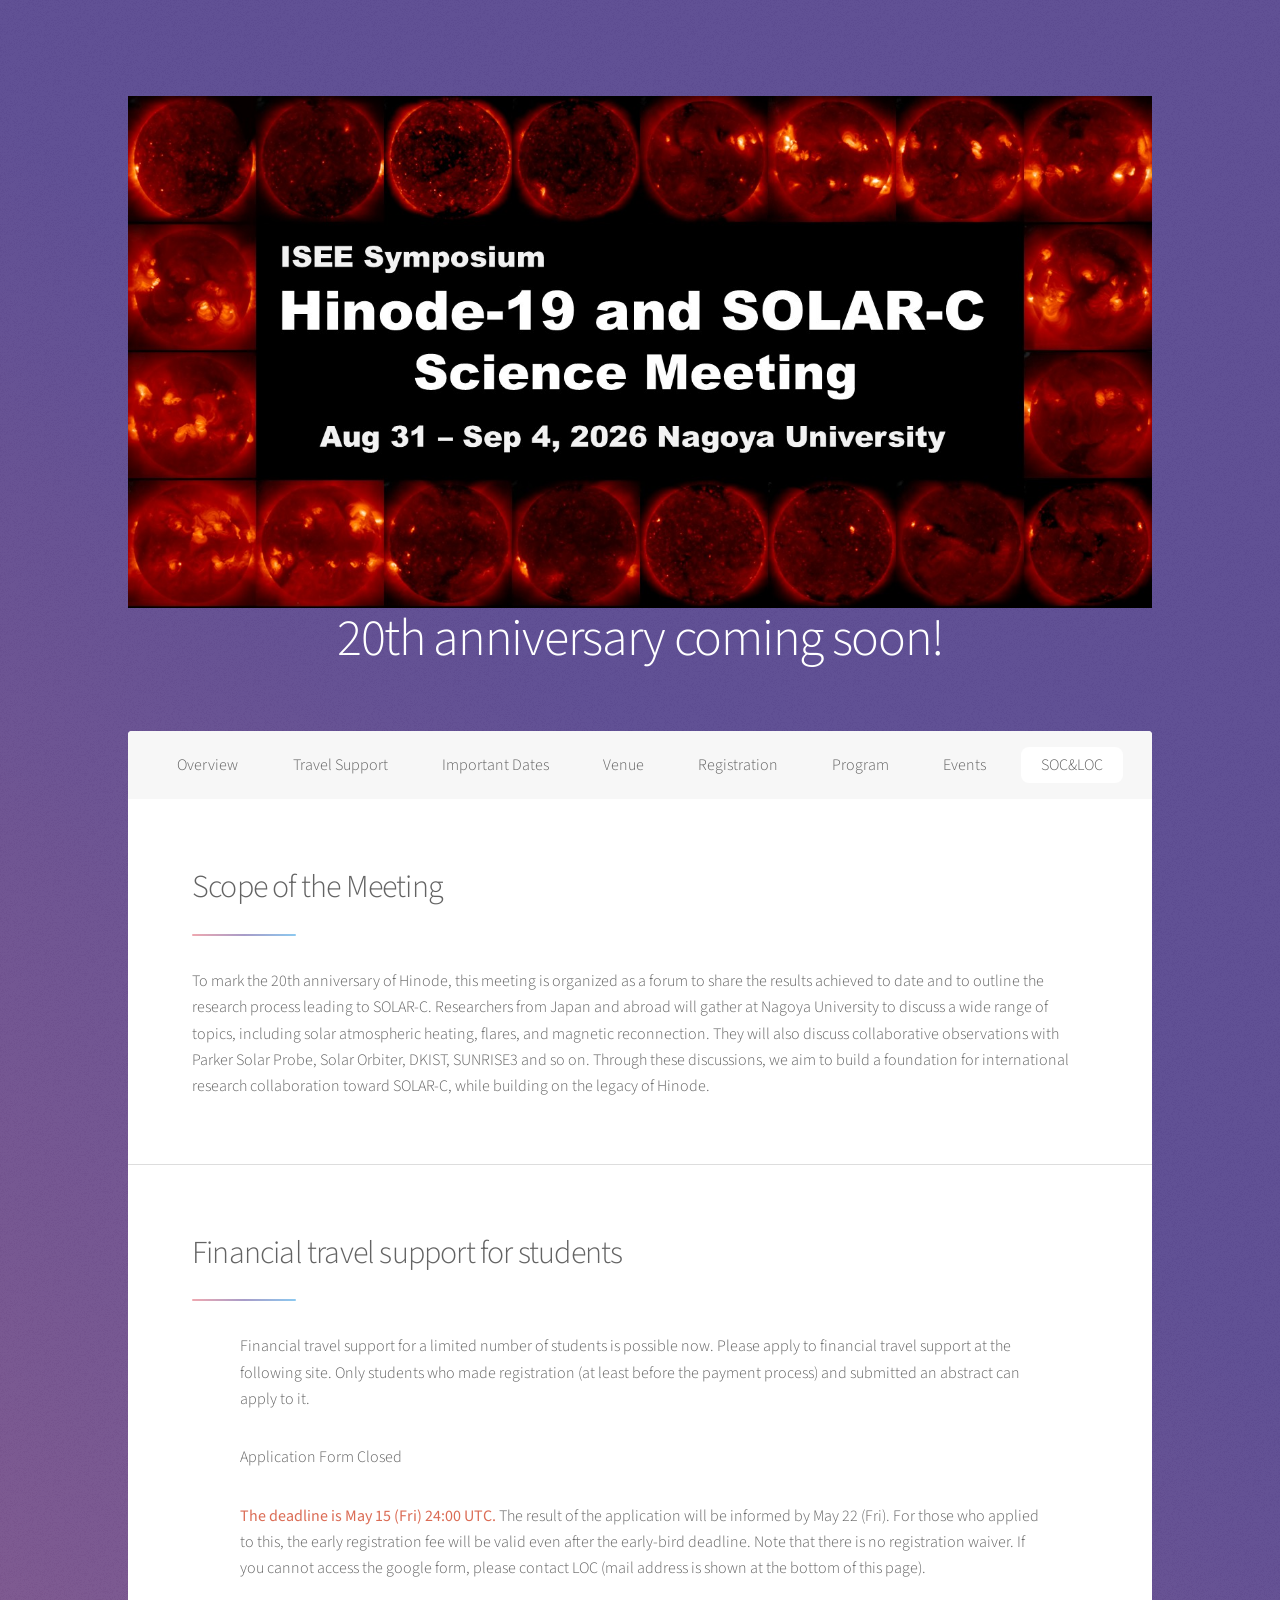
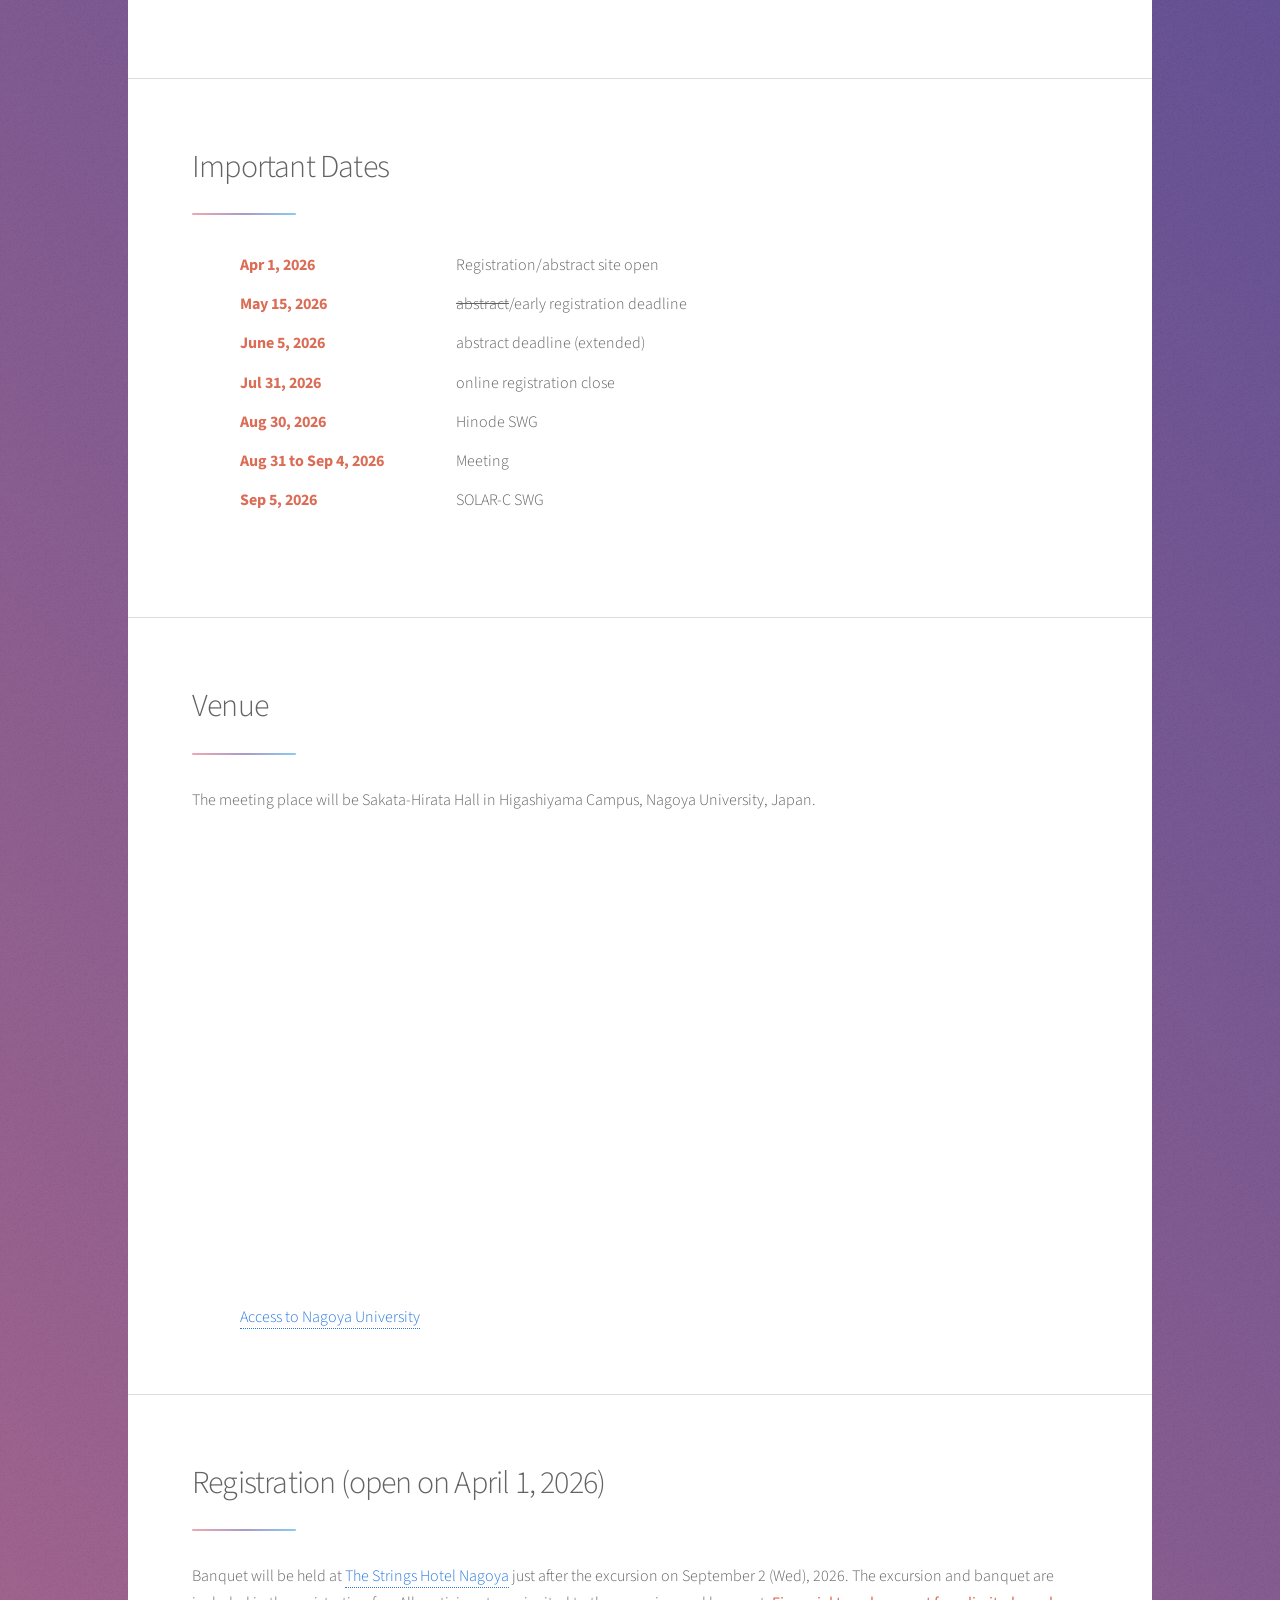
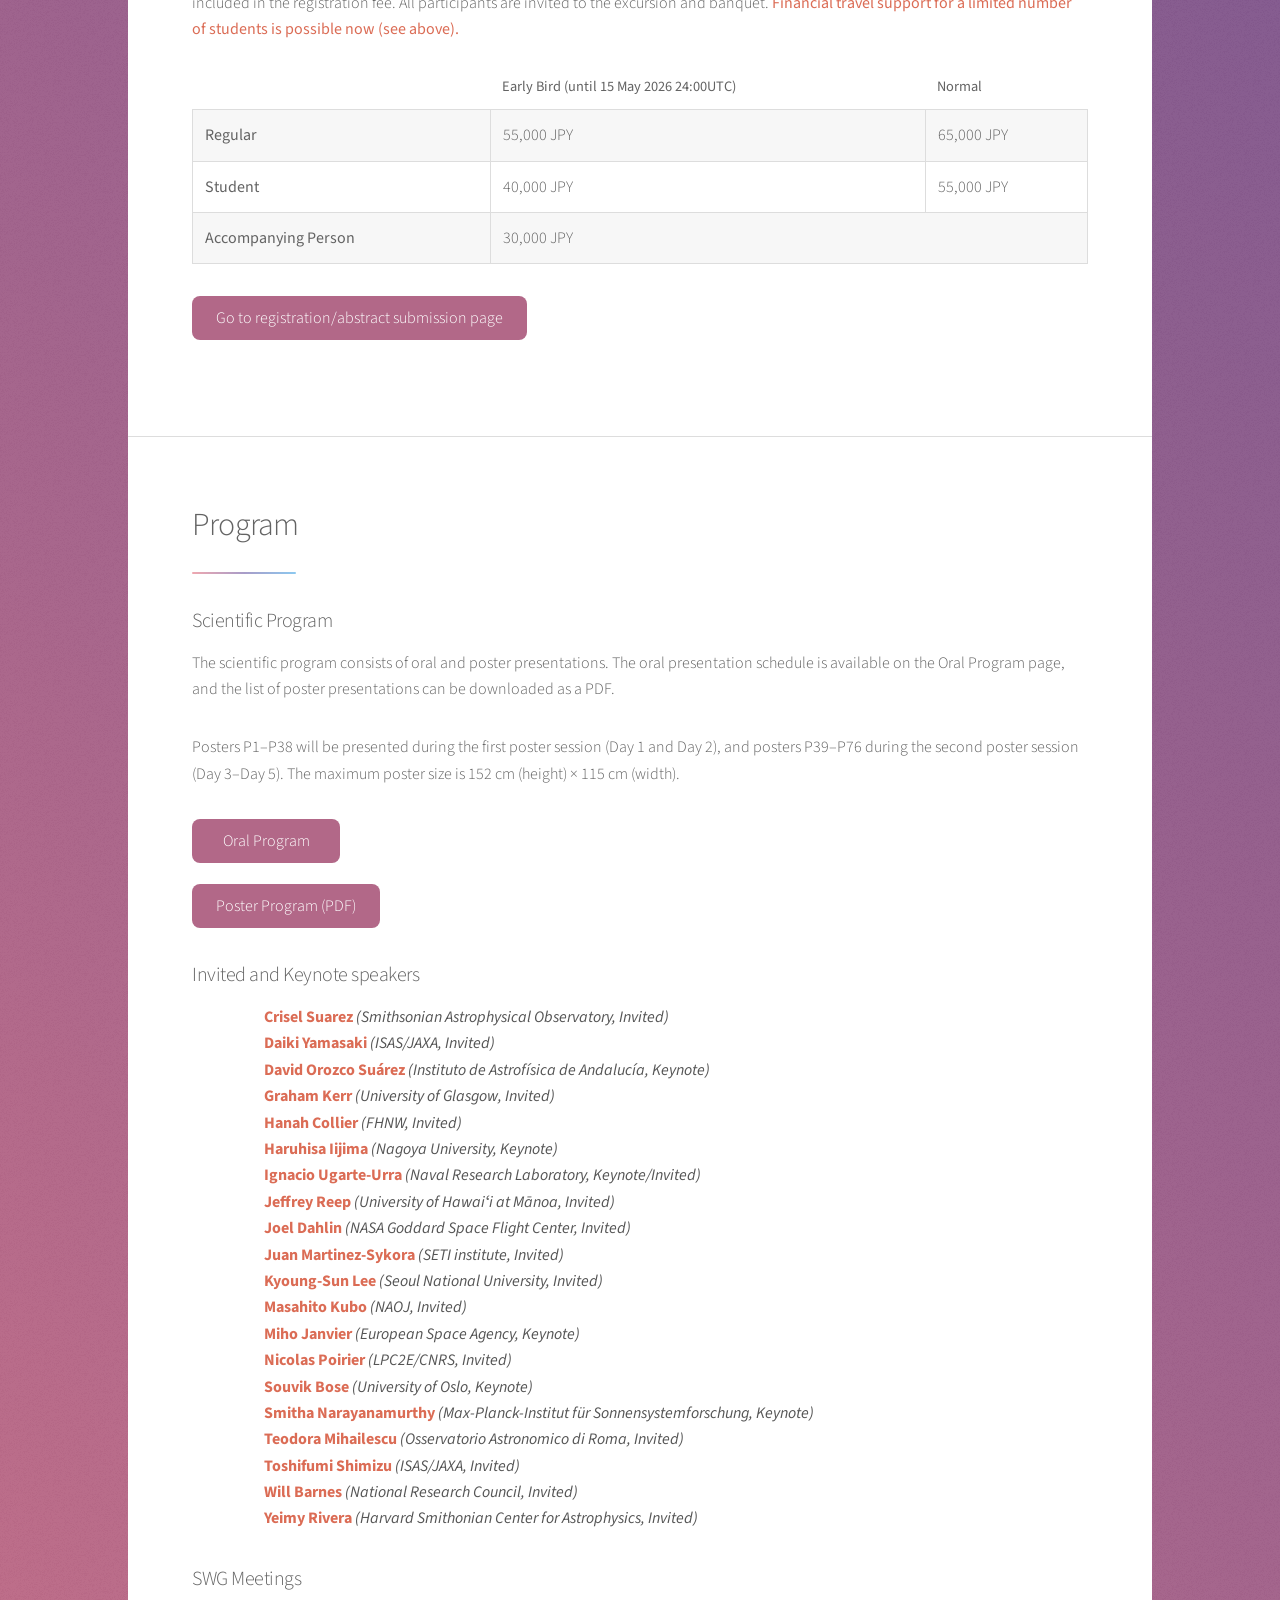
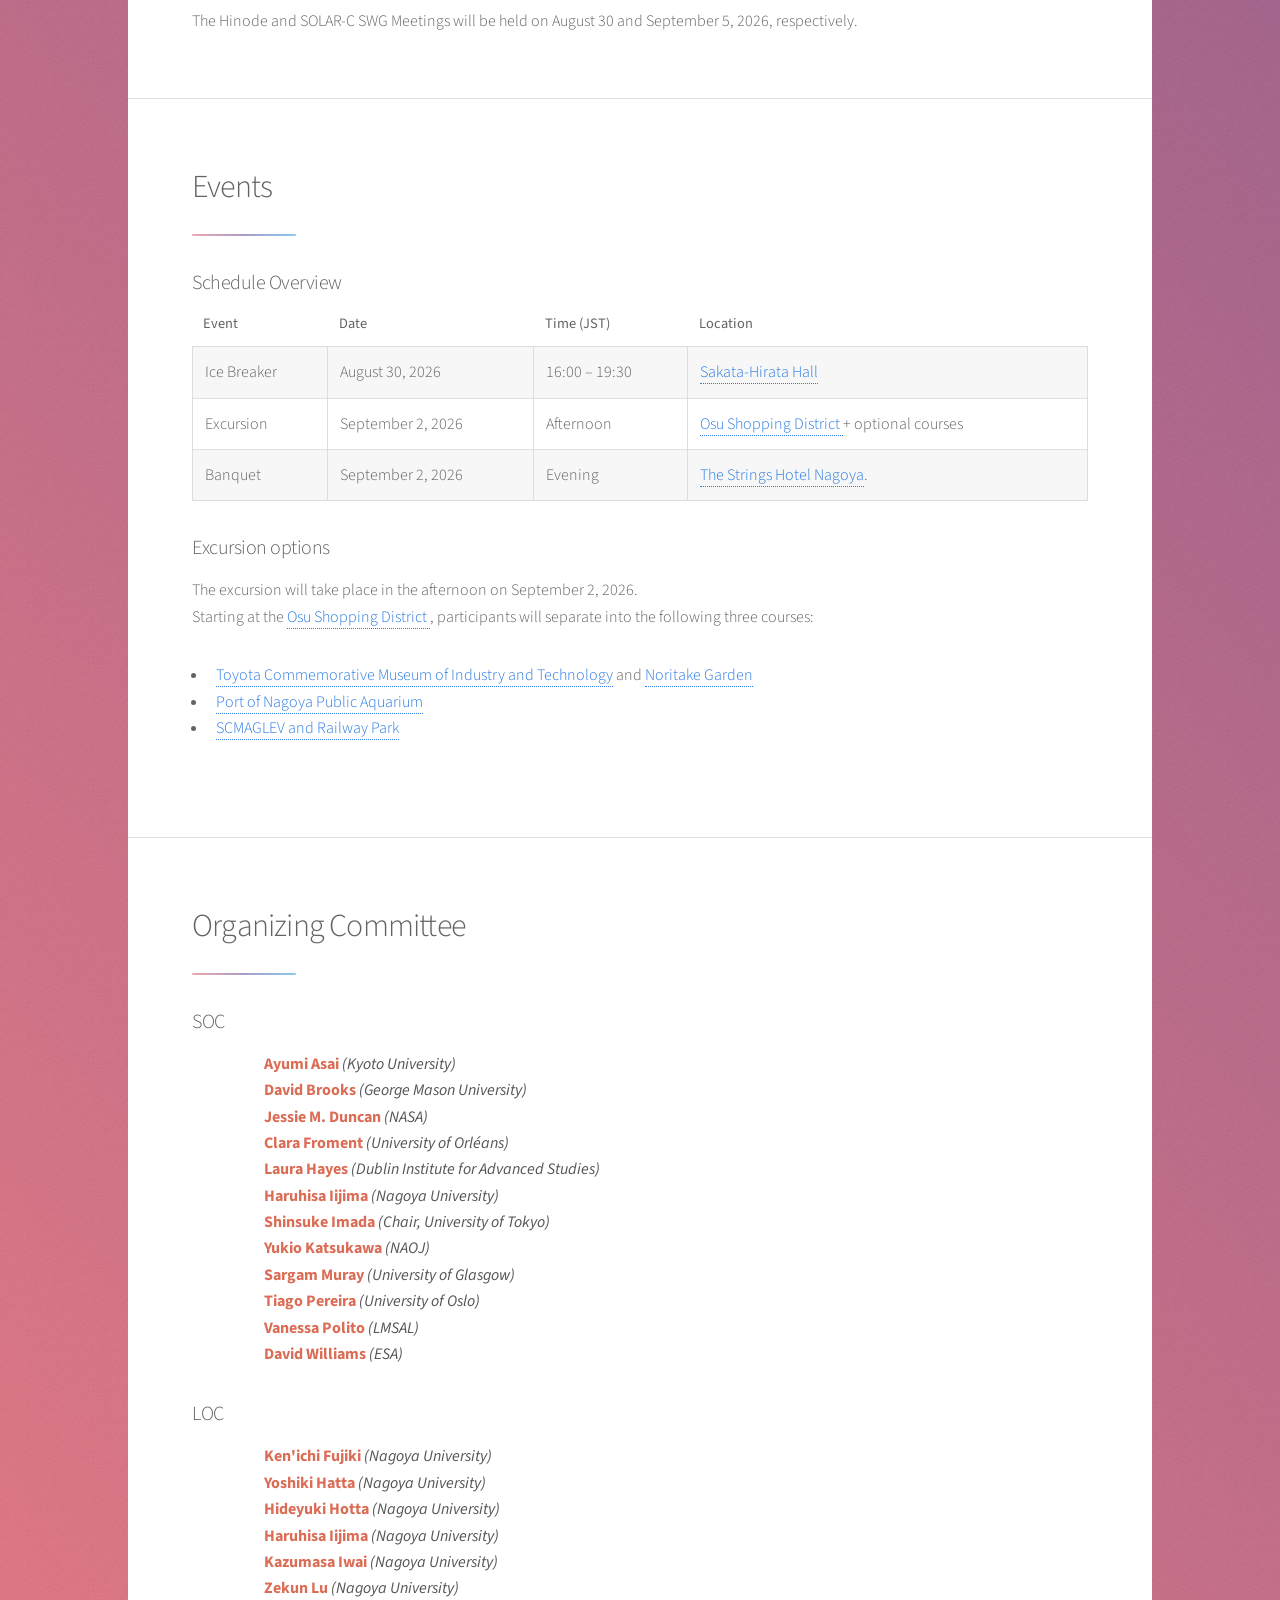
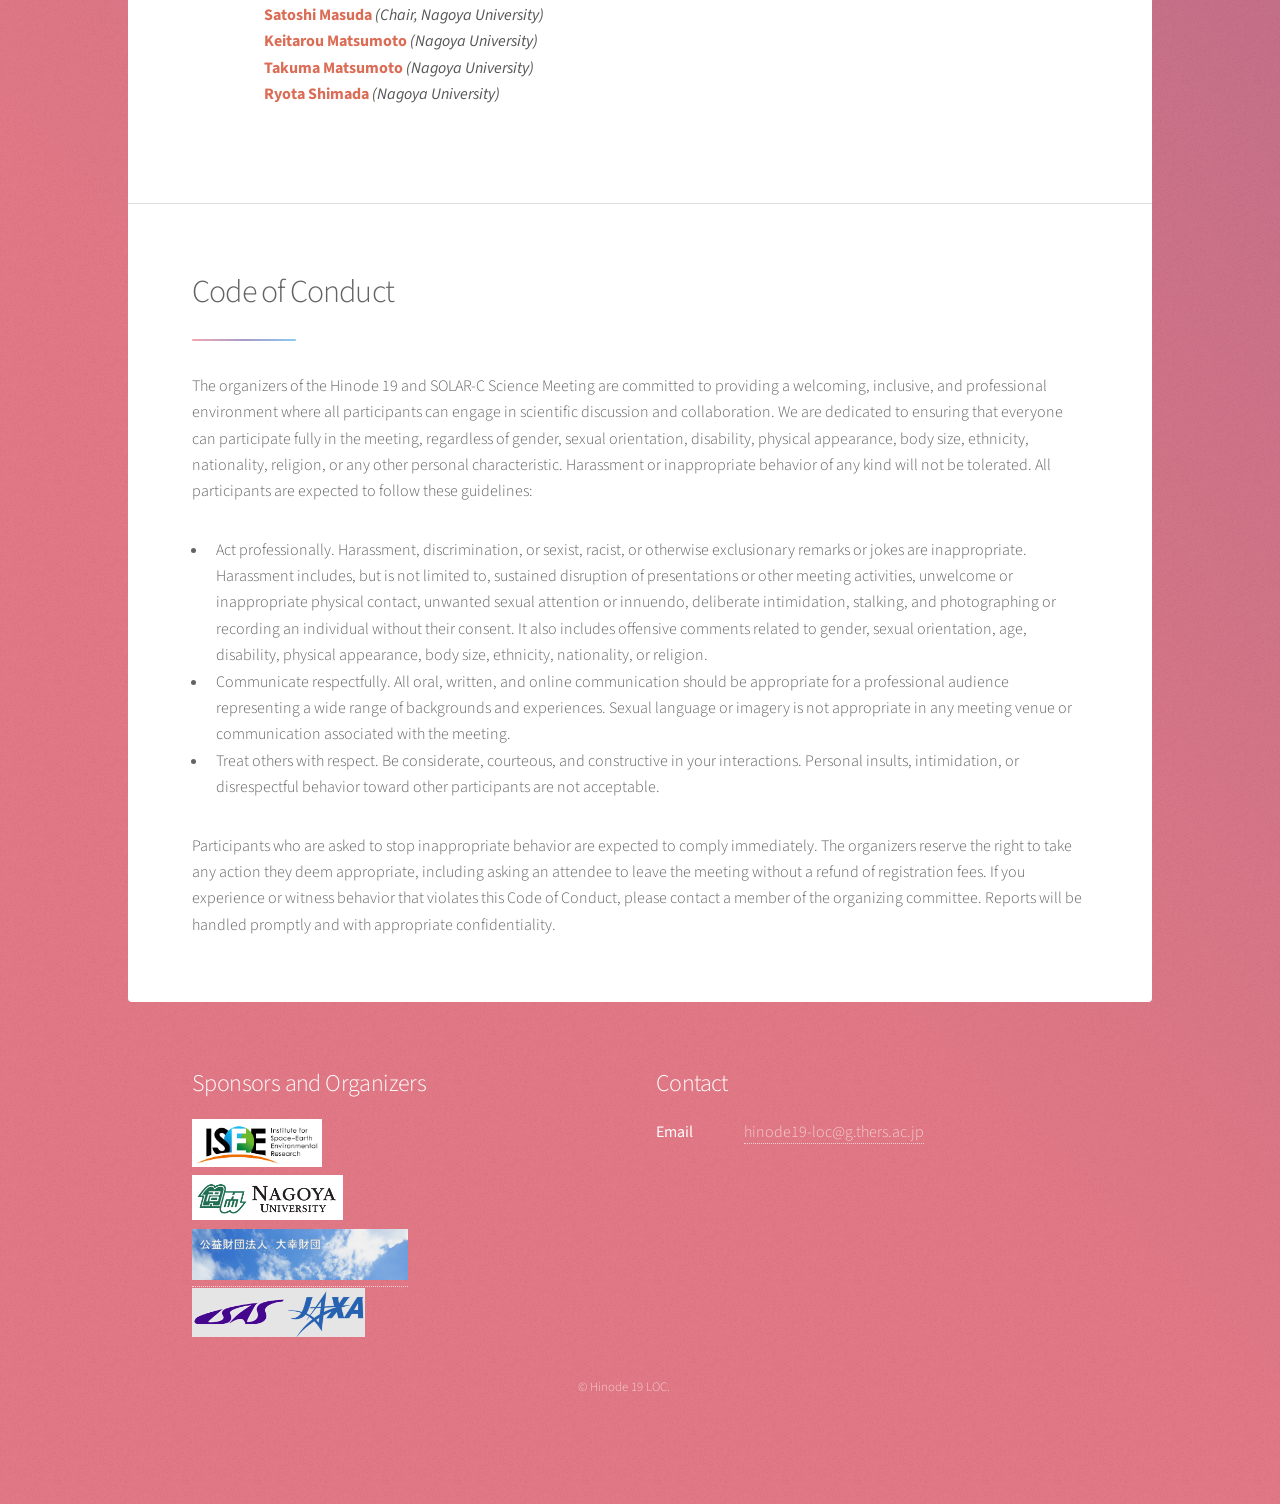
==== commit cdb000bf: "add code of conduct and write SWG schedules" ====
--- a/index.html
+++ b/index.html
@@ -310,10 +310,16 @@
 		  </li>
 		</ul>
 	      </div>
-	    </div>
-	  </div>
-	</section>
-
+
+	      <h3>SWG Meetings</h3>
+	      <p>
+		The Hinode and SOLAR-C SWG Meetings will be held on August 30 and September 5, 2026, respectively.
+	      </p>
+	      
+	    </div>
+	  </div>
+	</section>
+	      
 	<section id="events" class="main">
 	  <div class="spotlight">
 	    <div class="content">
@@ -492,6 +498,33 @@
 	    </div>
 	  </div>
 	</section>
+
+	<section id="coc" class="main">
+	  <div class="spotlight">
+	    <div class="content">
+	      <header class="major">
+		<h2>Code of Conduct</h2>
+	      </header>
+	      <p>
+		The organizers of the Hinode 19 and SOLAR-C Science Meeting are committed to providing a welcoming, inclusive, and professional environment where all participants can engage in scientific discussion and collaboration. We are dedicated to ensuring that everyone can participate fully in the meeting, regardless of gender, sexual orientation, disability, physical appearance, body size, ethnicity, nationality, religion, or any other personal characteristic.
+
+		Harassment or inappropriate behavior of any kind will not be tolerated. All participants are expected to follow these guidelines:
+		</p>
+
+	      <ul>
+		<li> Act professionally. Harassment, discrimination, or sexist, racist, or otherwise exclusionary remarks or jokes are inappropriate. Harassment includes, but is not limited to, sustained disruption of presentations or other meeting activities, unwelcome or inappropriate physical contact, unwanted sexual attention or innuendo, deliberate intimidation, stalking, and photographing or recording an individual without their consent. It also includes offensive comments related to gender, sexual orientation, age, disability, physical appearance, body size, ethnicity, nationality, or religion.</li>
+		
+		<li> Communicate respectfully. All oral, written, and online communication should be appropriate for a professional audience representing a wide range of backgrounds and experiences. Sexual language or imagery is not appropriate in any meeting venue or communication associated with the meeting.</li>
+		
+		<li> Treat others with respect. Be considerate, courteous, and constructive in your interactions. Personal insults, intimidation, or disrespectful behavior toward other participants are not acceptable.</li>
+	      </ul>
+	      <p>
+		Participants who are asked to stop inappropriate behavior are expected to comply immediately. The organizers reserve the right to take any action they deem appropriate, including asking an attendee to leave the meeting without a refund of registration fees. If you experience or witness behavior that violates this Code of Conduct, please contact a member of the organizing committee. Reports will be handled promptly and with appropriate confidentiality.
+	      </p>
+	    </div>
+	  </div>
+	</section>
+	
       </div>
 
       <!-- Footer -->
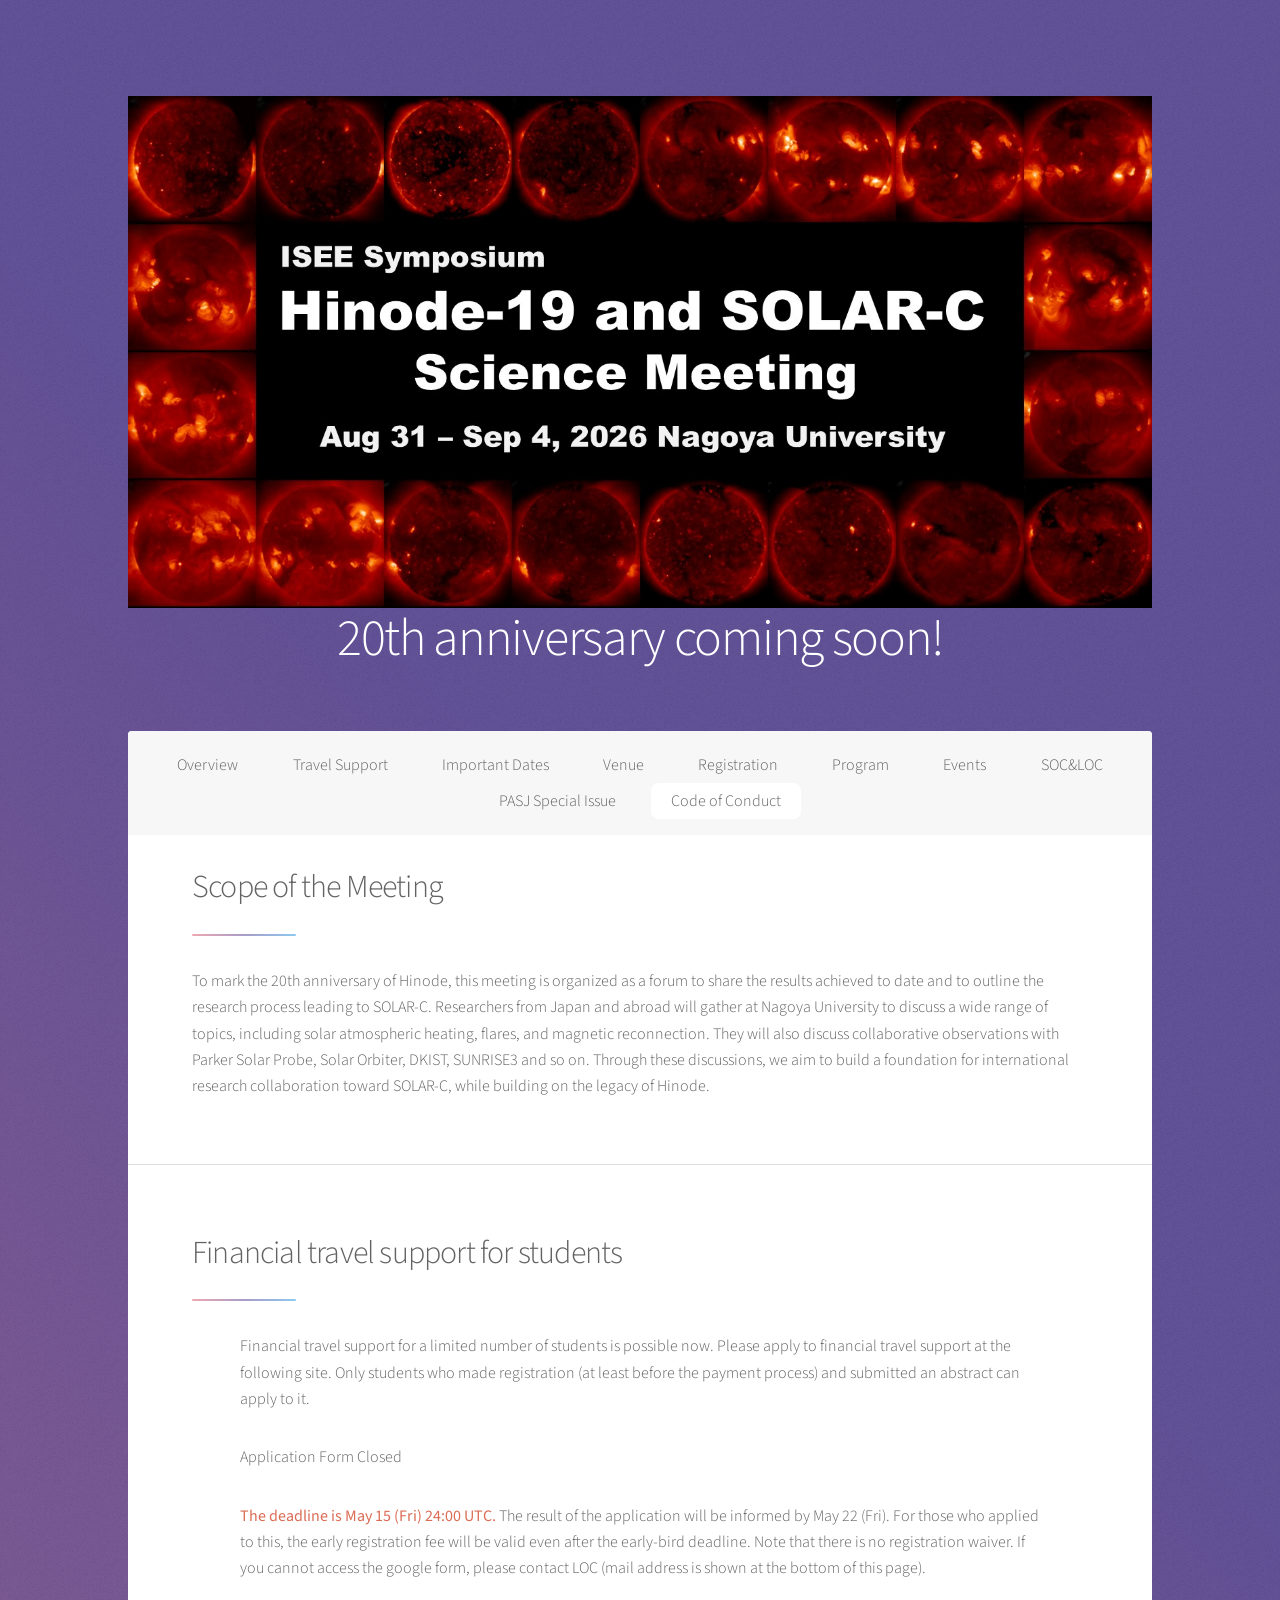
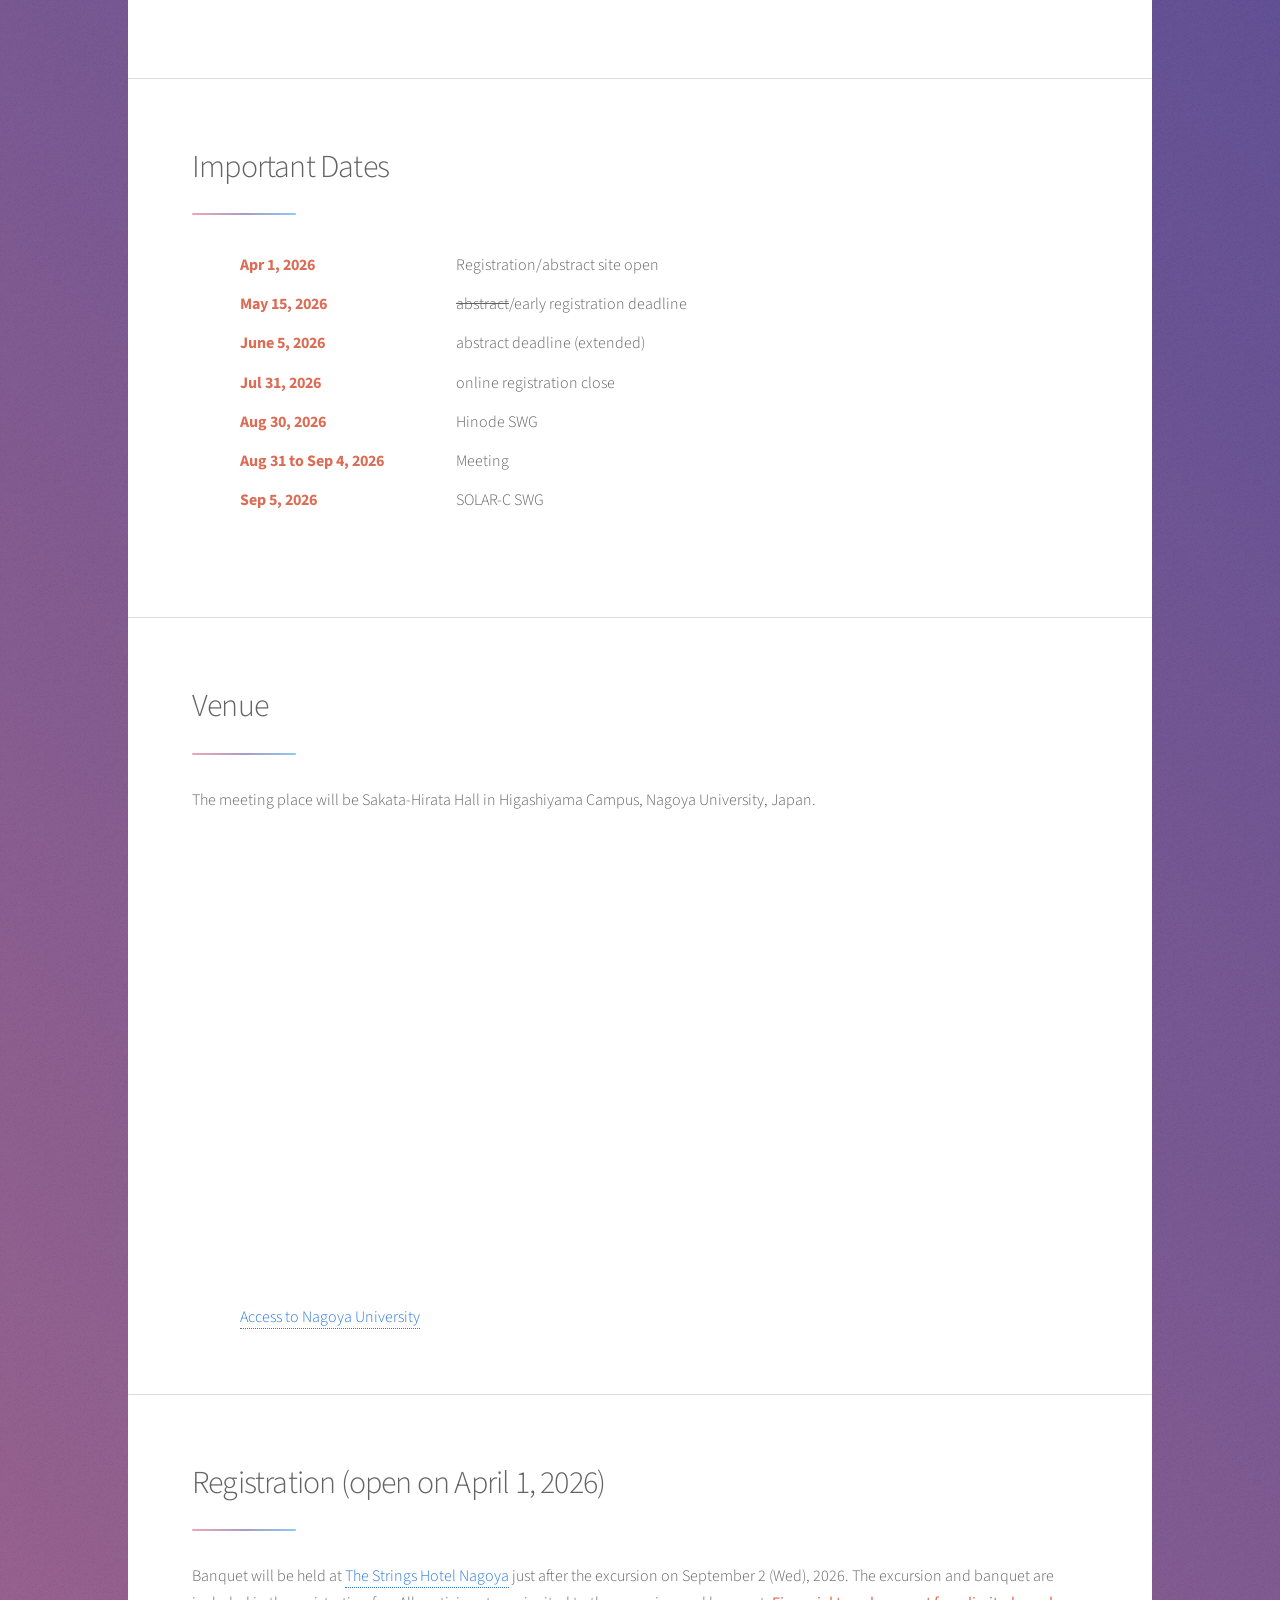
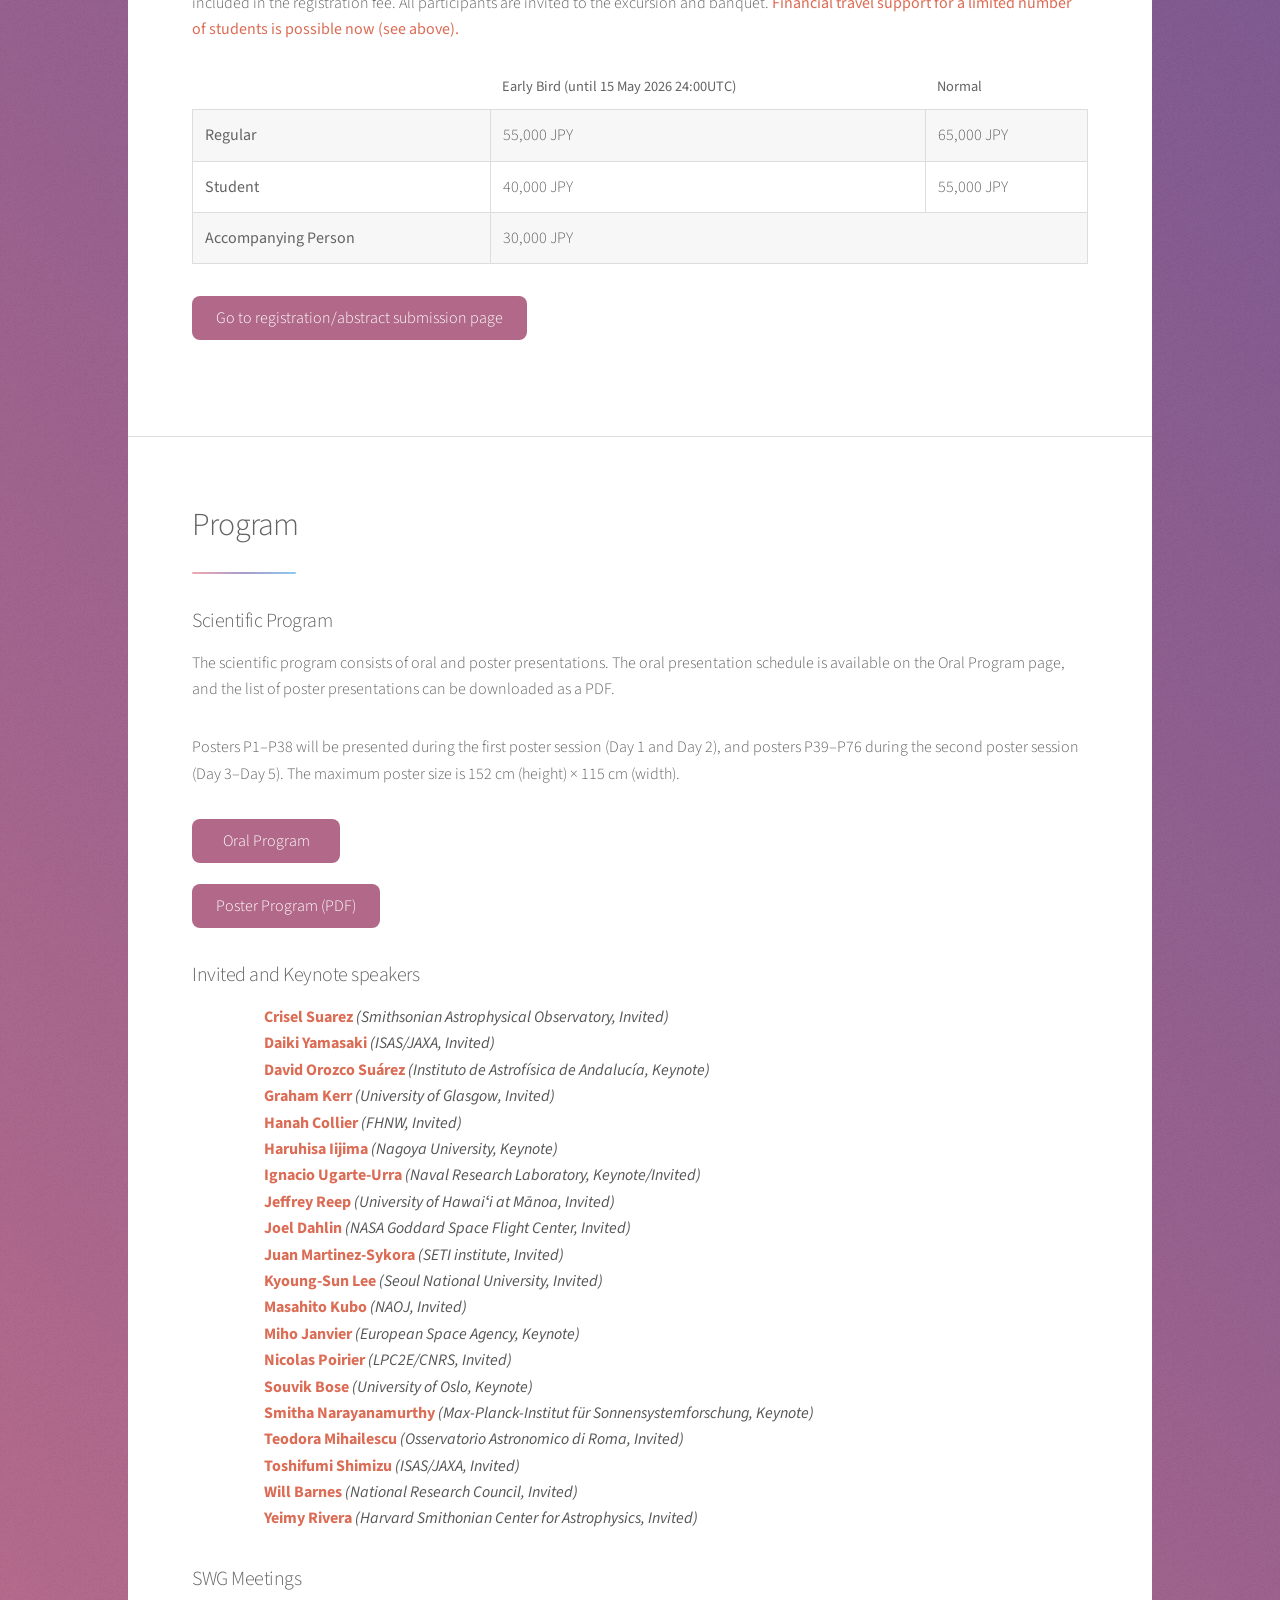
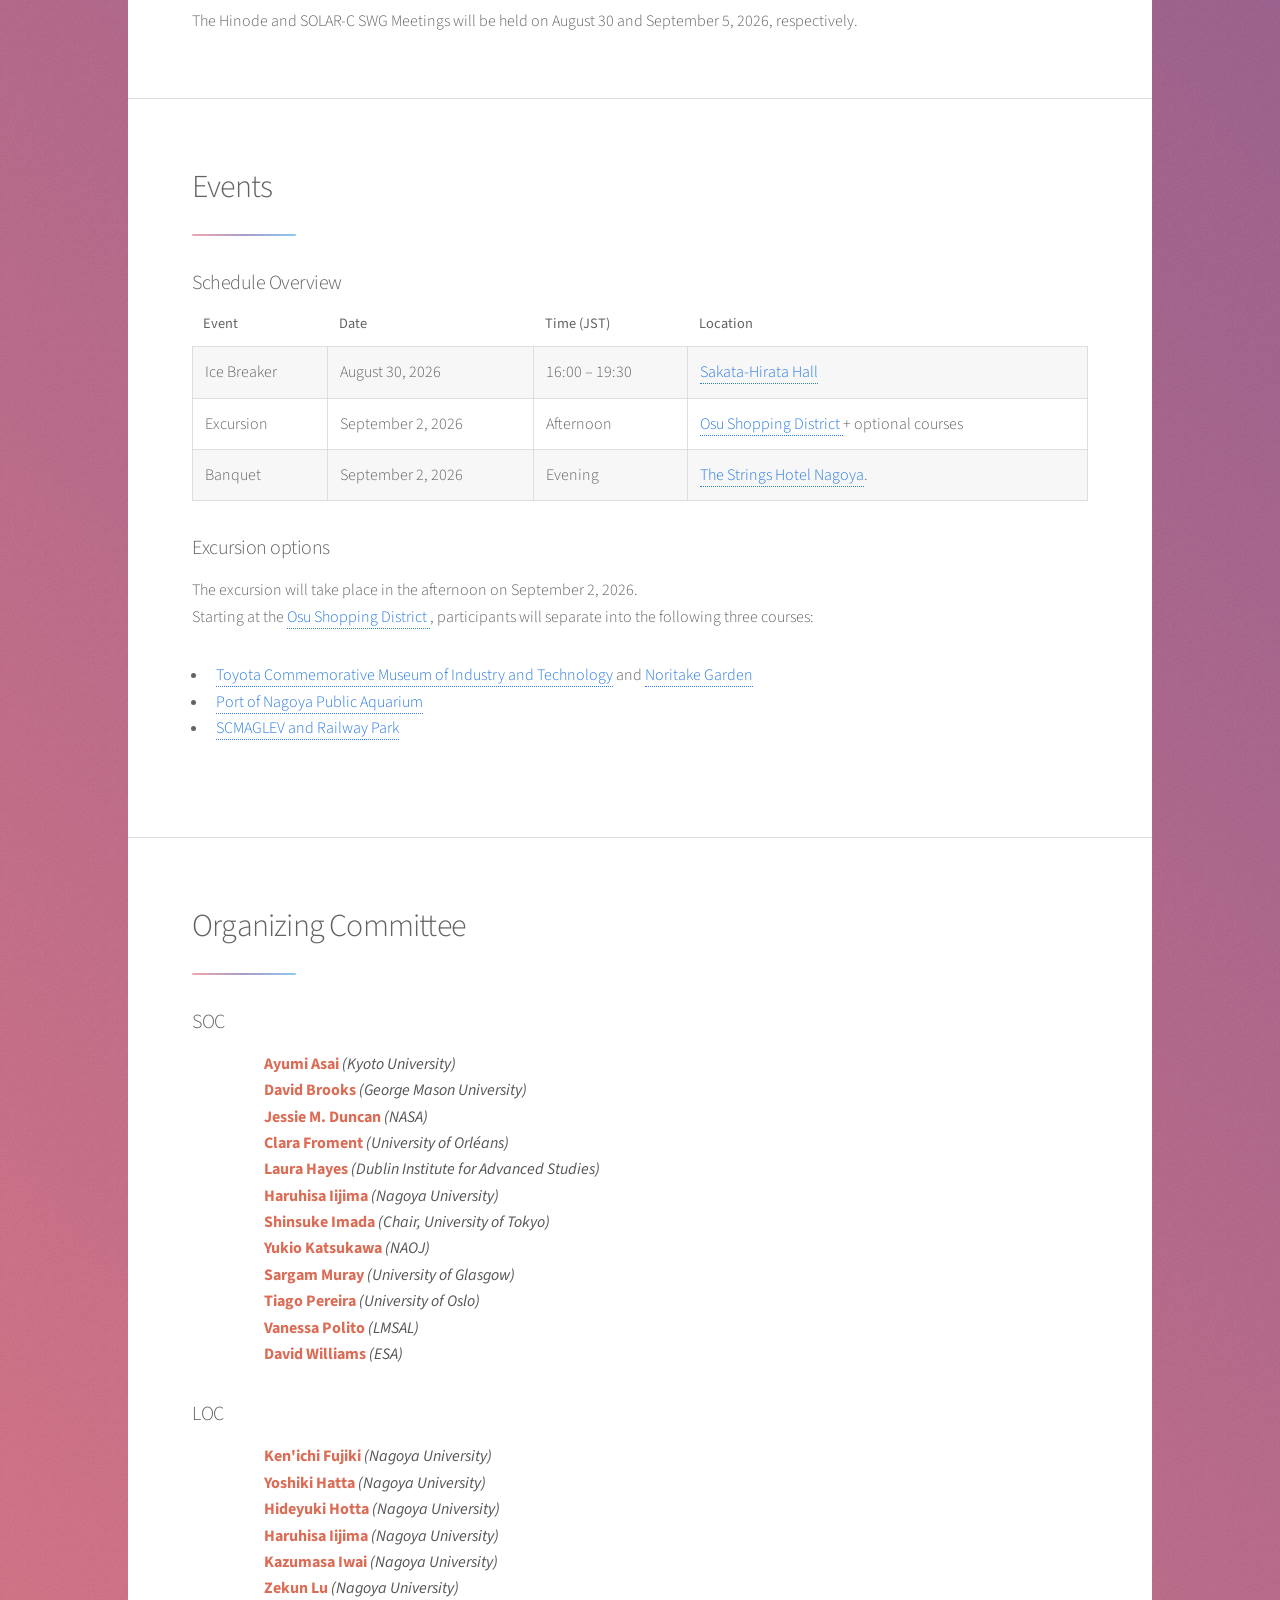
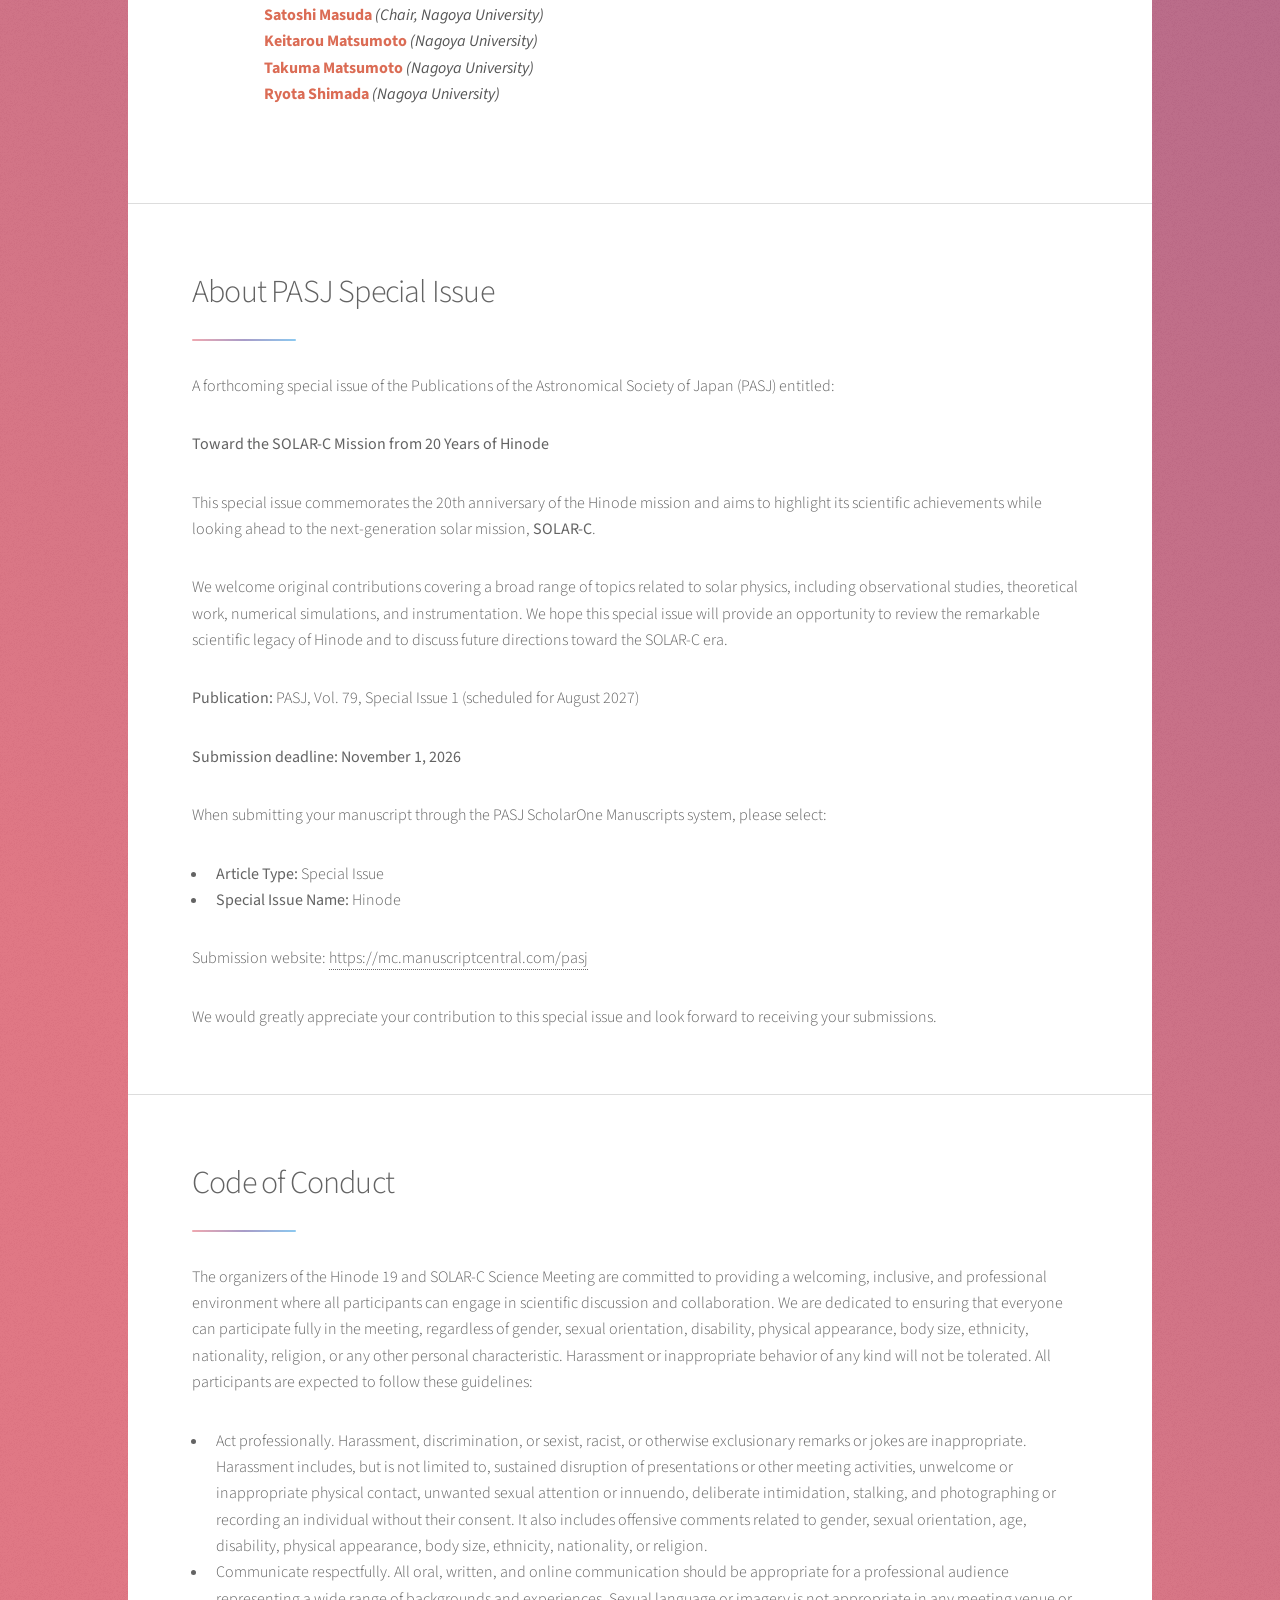
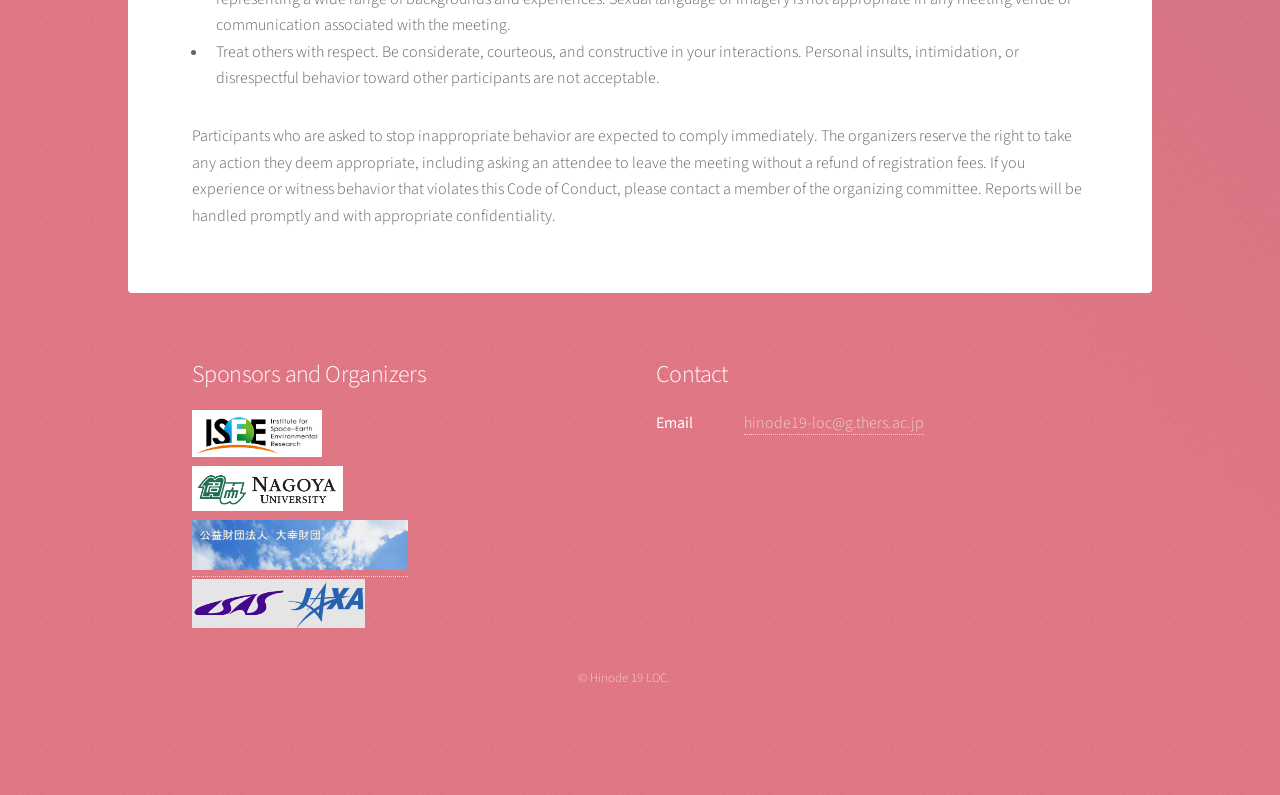
==== commit 3a24c8e0: "add pasj special issue things" ====
--- a/index.html
+++ b/index.html
@@ -36,6 +36,8 @@
 	  <li><a href="#program">Program</a></li>
 	  <li><a href="#events">Events</a></li>
 	  <li><a href="#socloc">SOC&LOC</a></li>
+	  <li><a href="#pasj">PASJ Special Issue</a></li>
+	  <li><a href="#coc">Code of Conduct</a></li>
 	</ul>
       </nav>
       
@@ -499,6 +501,38 @@
 	  </div>
 	</section>
 
+	<section id="pasj" class="main">
+	  <div class="spotlight">
+	    <div class="content">
+	      <header class="major">
+		<h2>About PASJ Special Issue</h2>
+	      </header>
+	      <p>A forthcoming special issue of the Publications of the Astronomical Society of Japan (PASJ) entitled:</p>
+	      <p><strong>Toward the SOLAR-C Mission from 20 Years of Hinode</strong></p>
+	      <p>
+		This special issue commemorates the 20th anniversary of the Hinode mission and aims to highlight its scientific achievements while looking ahead to the next-generation solar mission, <strong>SOLAR-C</strong>.
+	      </p>
+	      <p>
+		We welcome original contributions covering a broad range of topics related to solar physics, including observational studies, theoretical work, numerical simulations, and instrumentation. We hope this special issue will provide an opportunity to review the remarkable scientific legacy of Hinode and to discuss future directions toward the SOLAR-C era.
+	      </p>
+
+	      <p><strong>Publication:</strong> PASJ, Vol. 79, Special Issue 1 (scheduled for August 2027)</p>
+	      <p><strong>Submission deadline: November 1, 2026</strong></p>
+	      <p>When submitting your manuscript through the PASJ ScholarOne Manuscripts system, please select:</p>
+	      
+	      <ul>
+		<li> <strong>Article Type:</strong> Special Issue</li>
+		<li> <strong>Special Issue Name:</strong> Hinode</li>
+	      </ul>
+	      <p>Submission website: <a href="https://mc.manuscriptcentral.com/pasj">https://mc.manuscriptcentral.com/pasj</a></p>
+	      <p>
+		We would greatly appreciate your contribution to this special issue and look forward to receiving your submissions.
+	      </p>
+	    </div>
+	  </div>
+	</section>
+	
+
 	<section id="coc" class="main">
 	  <div class="spotlight">
 	    <div class="content">
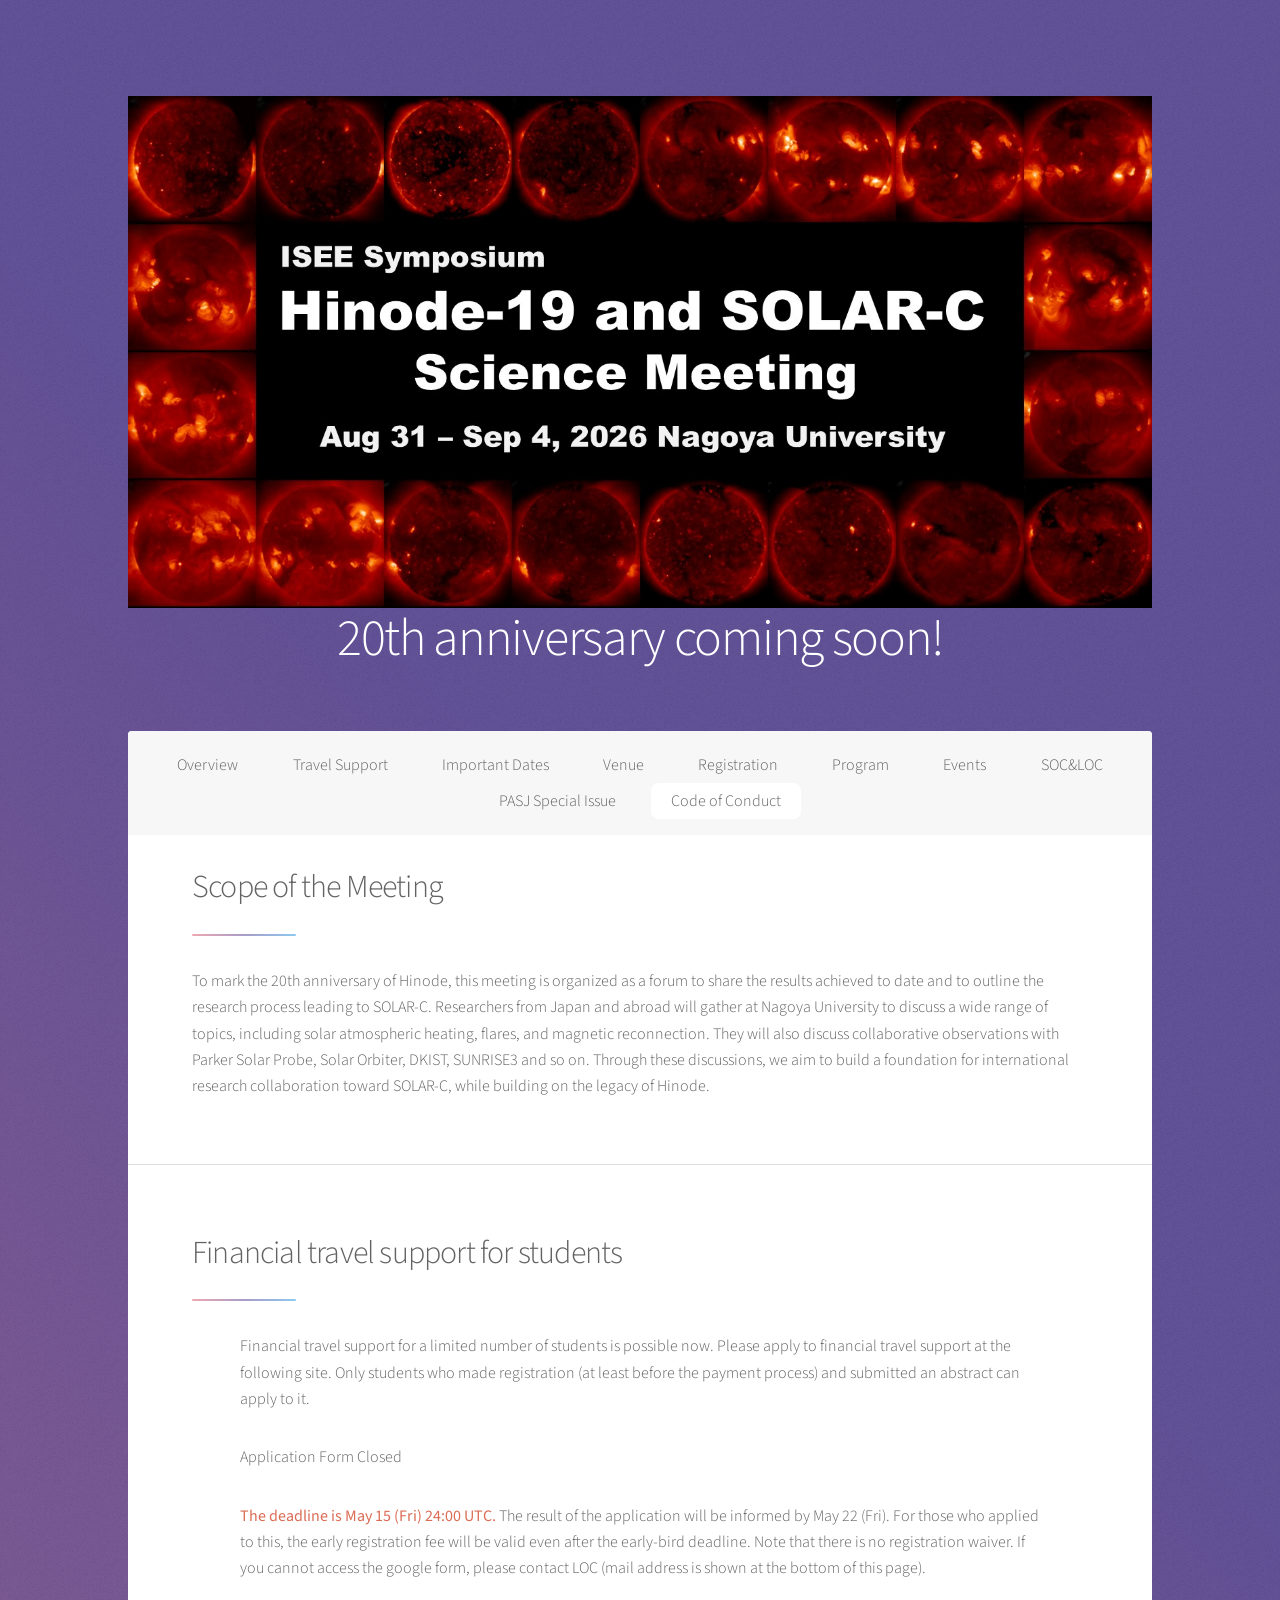
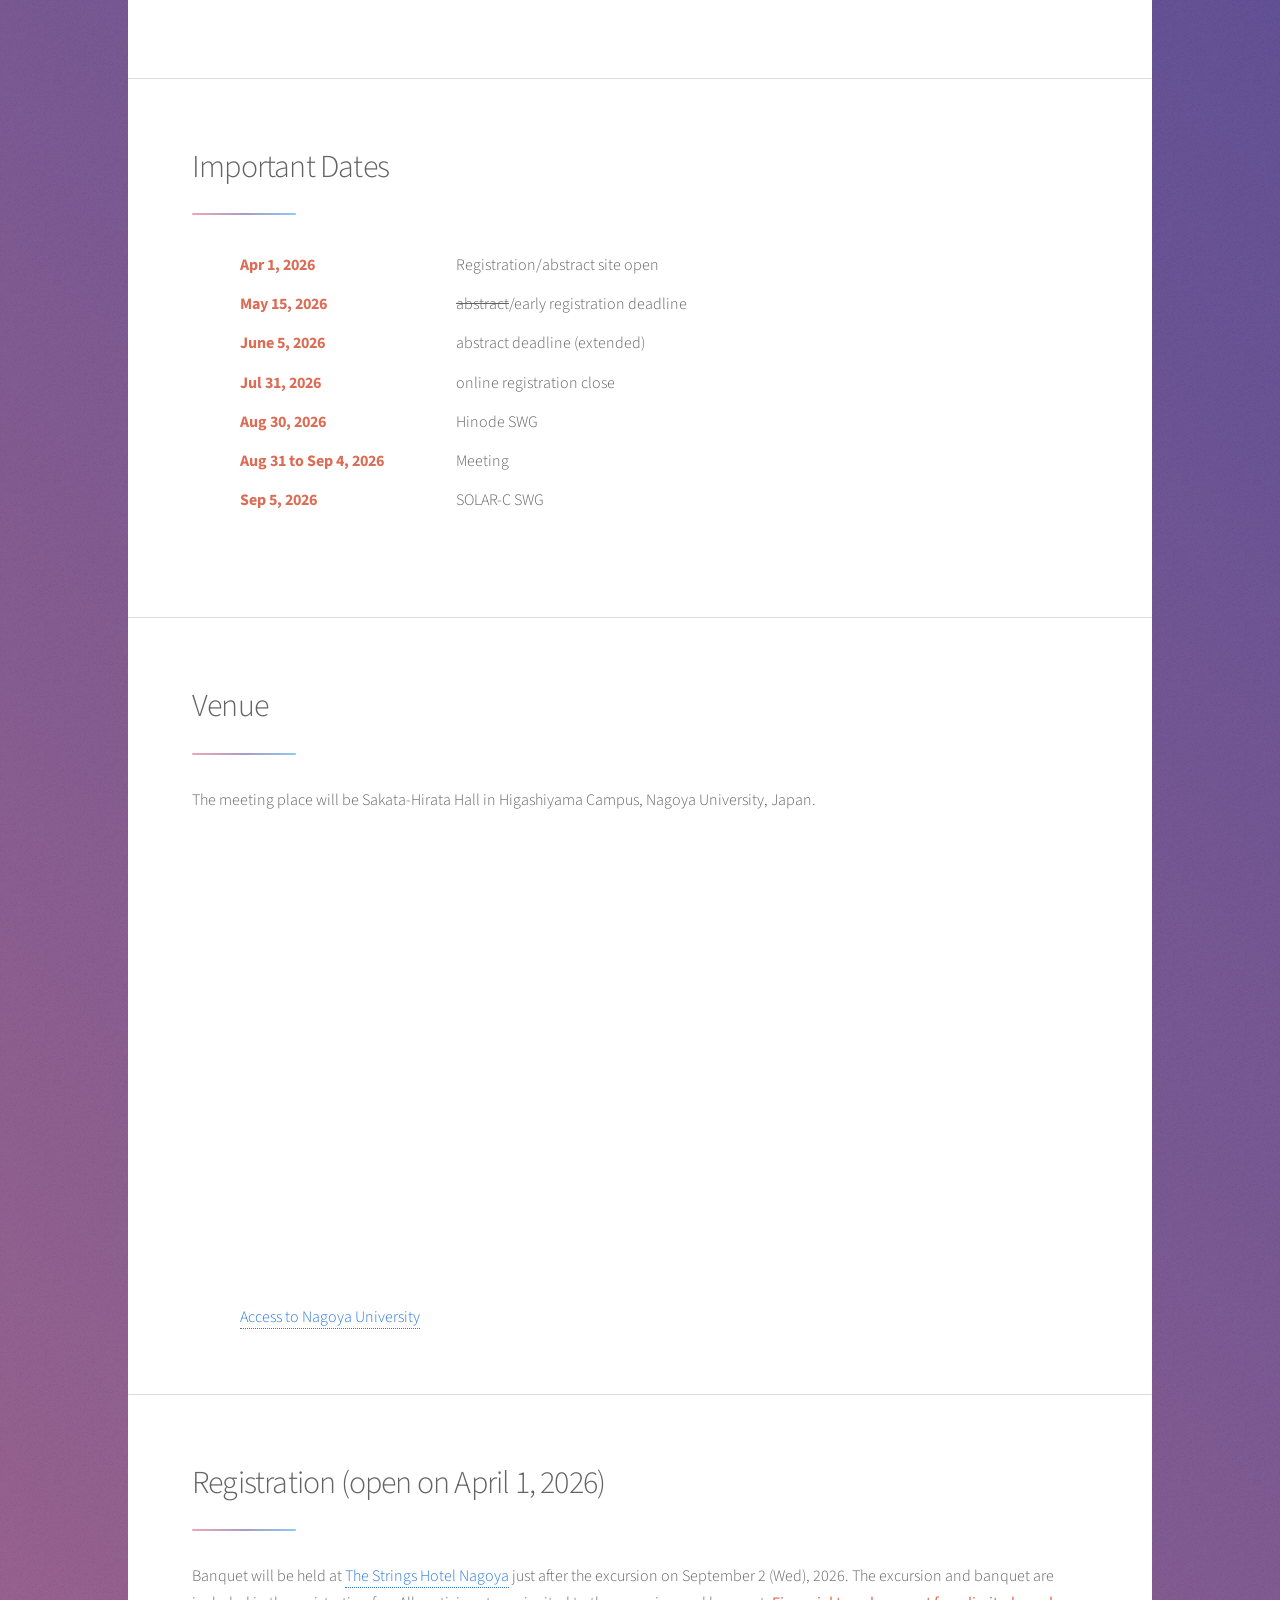
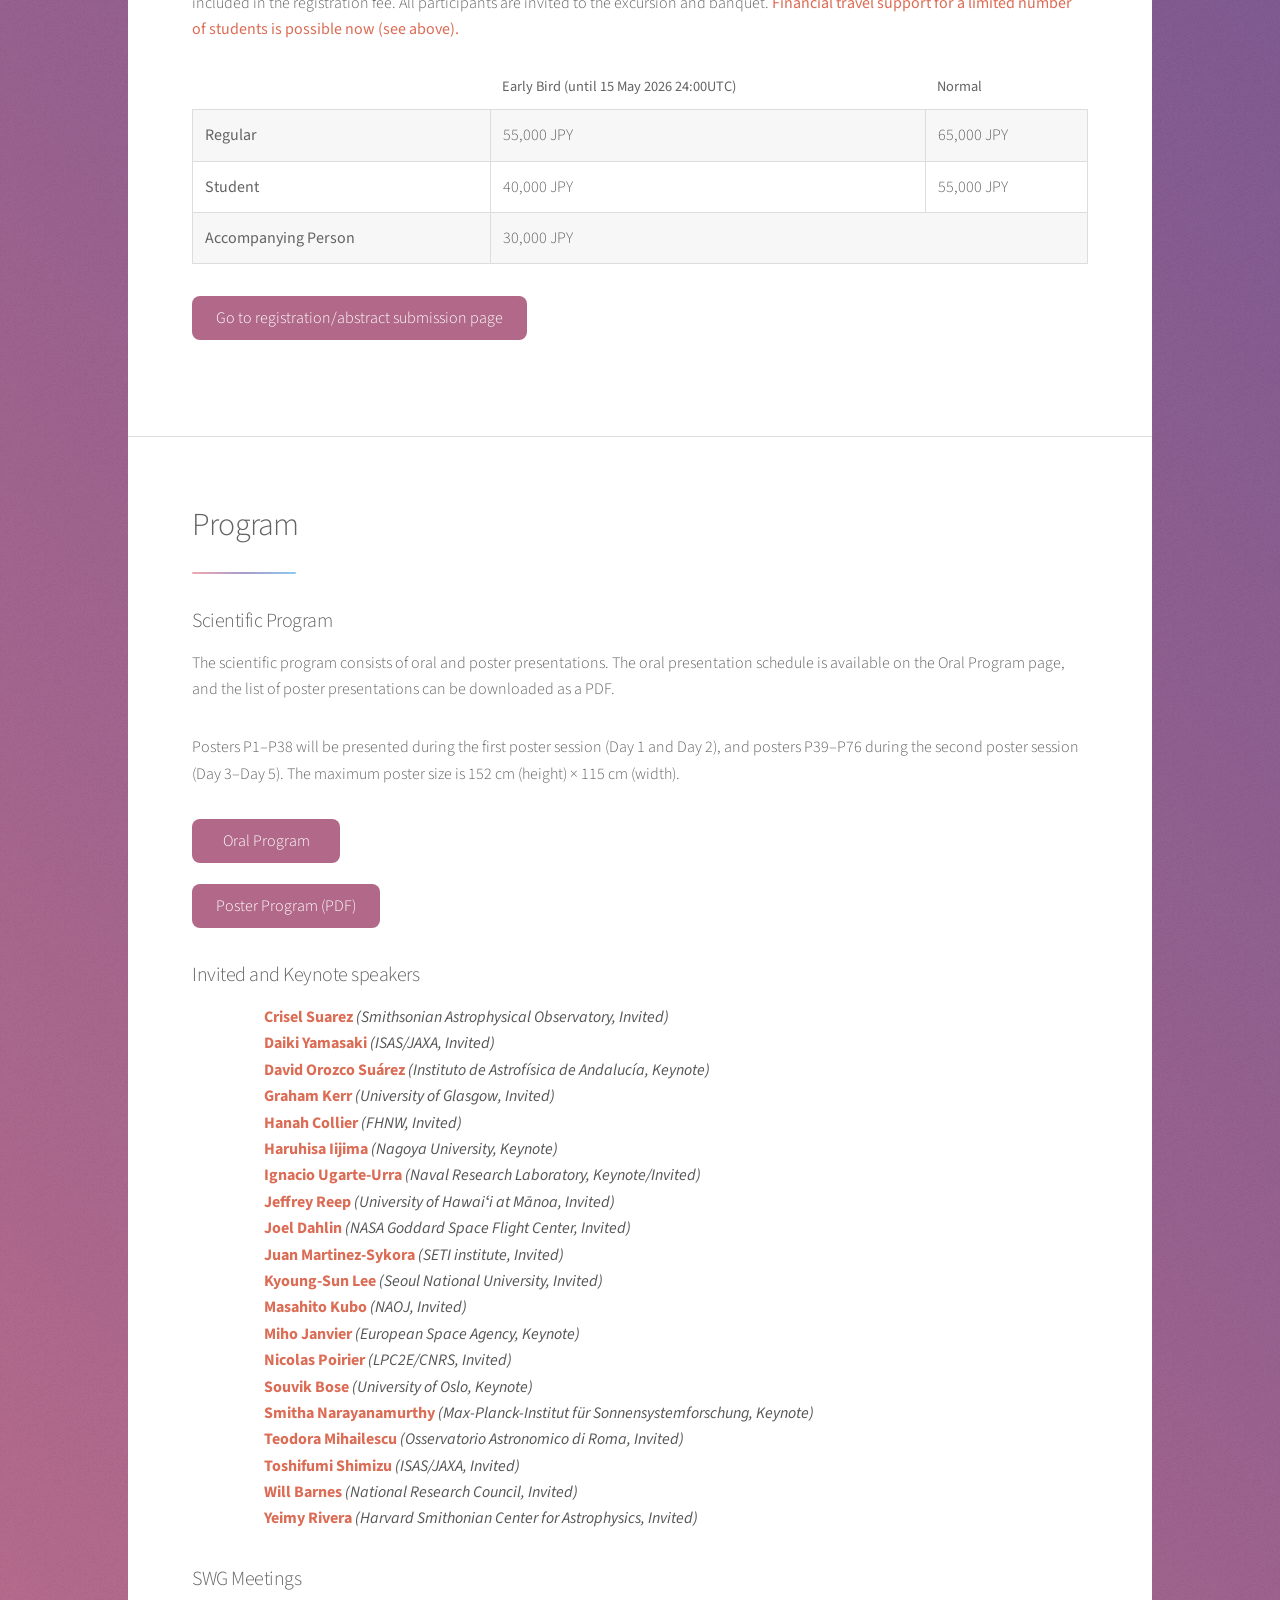
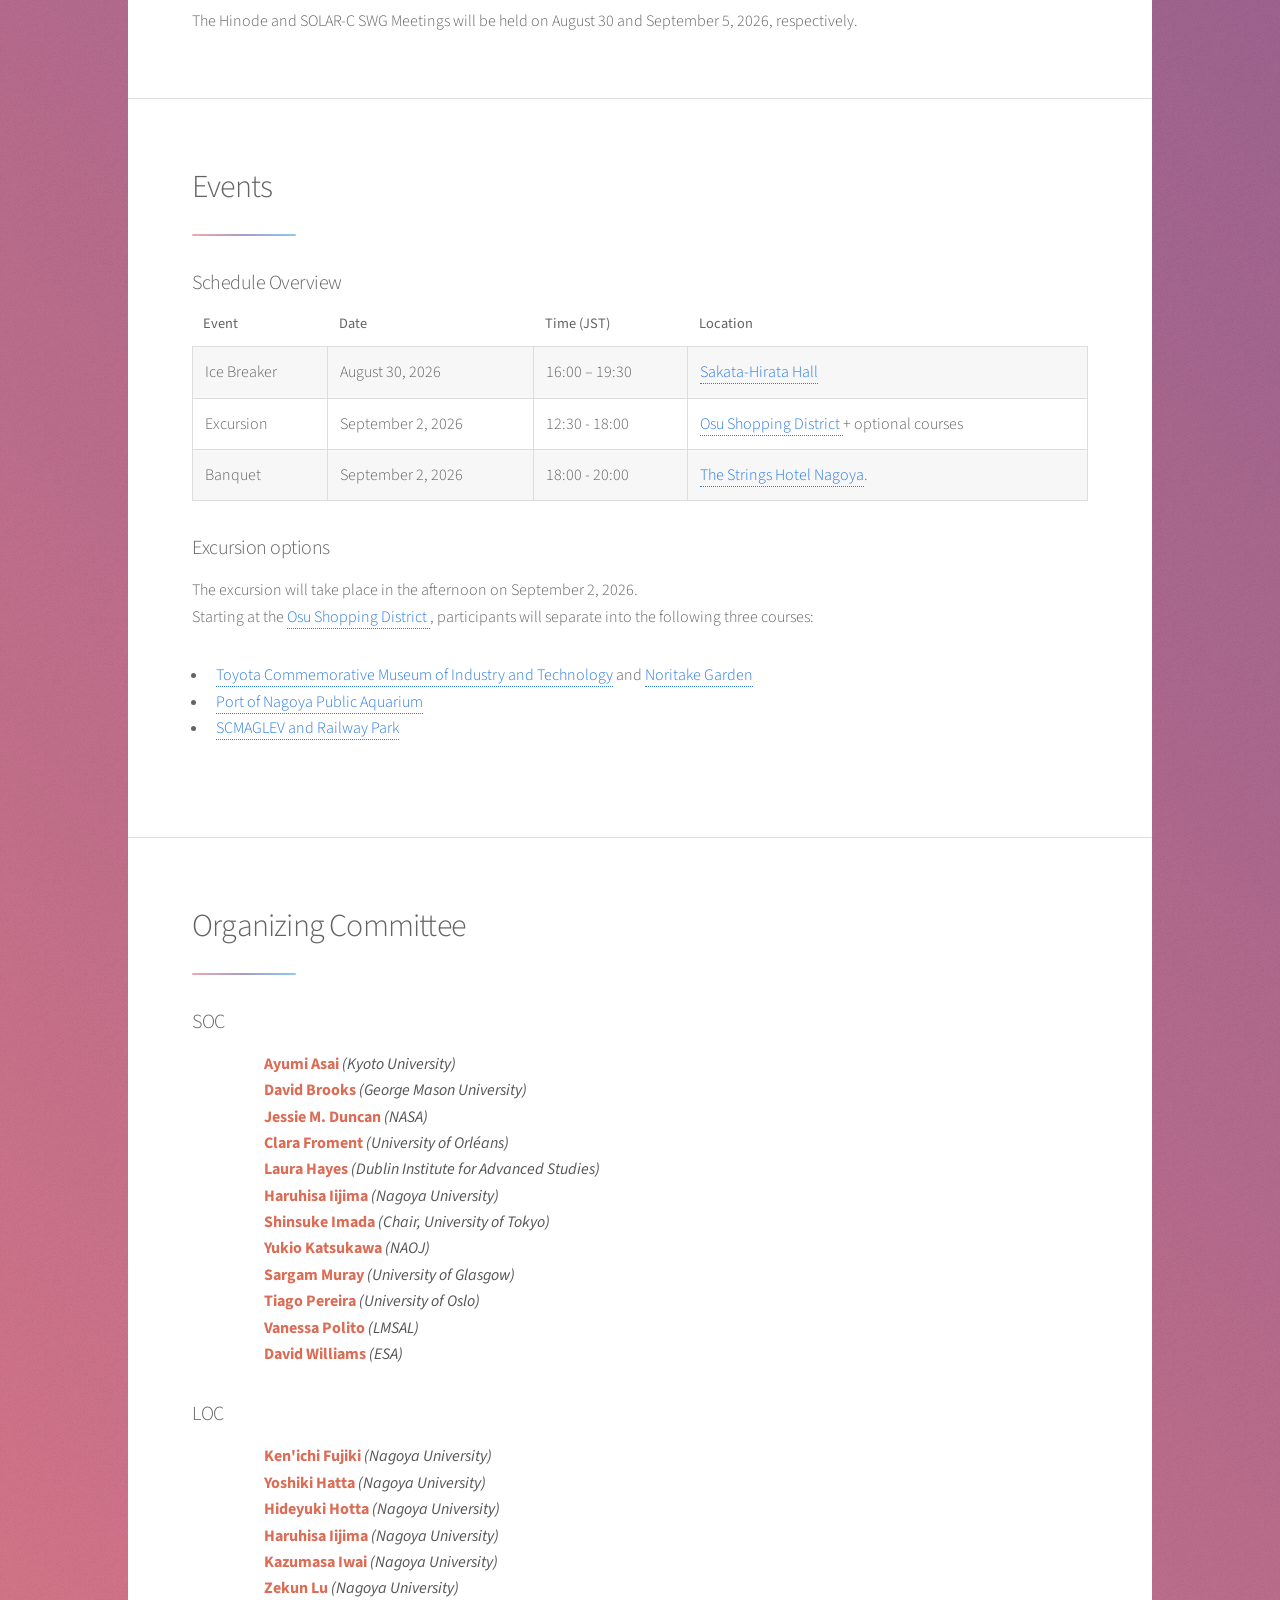
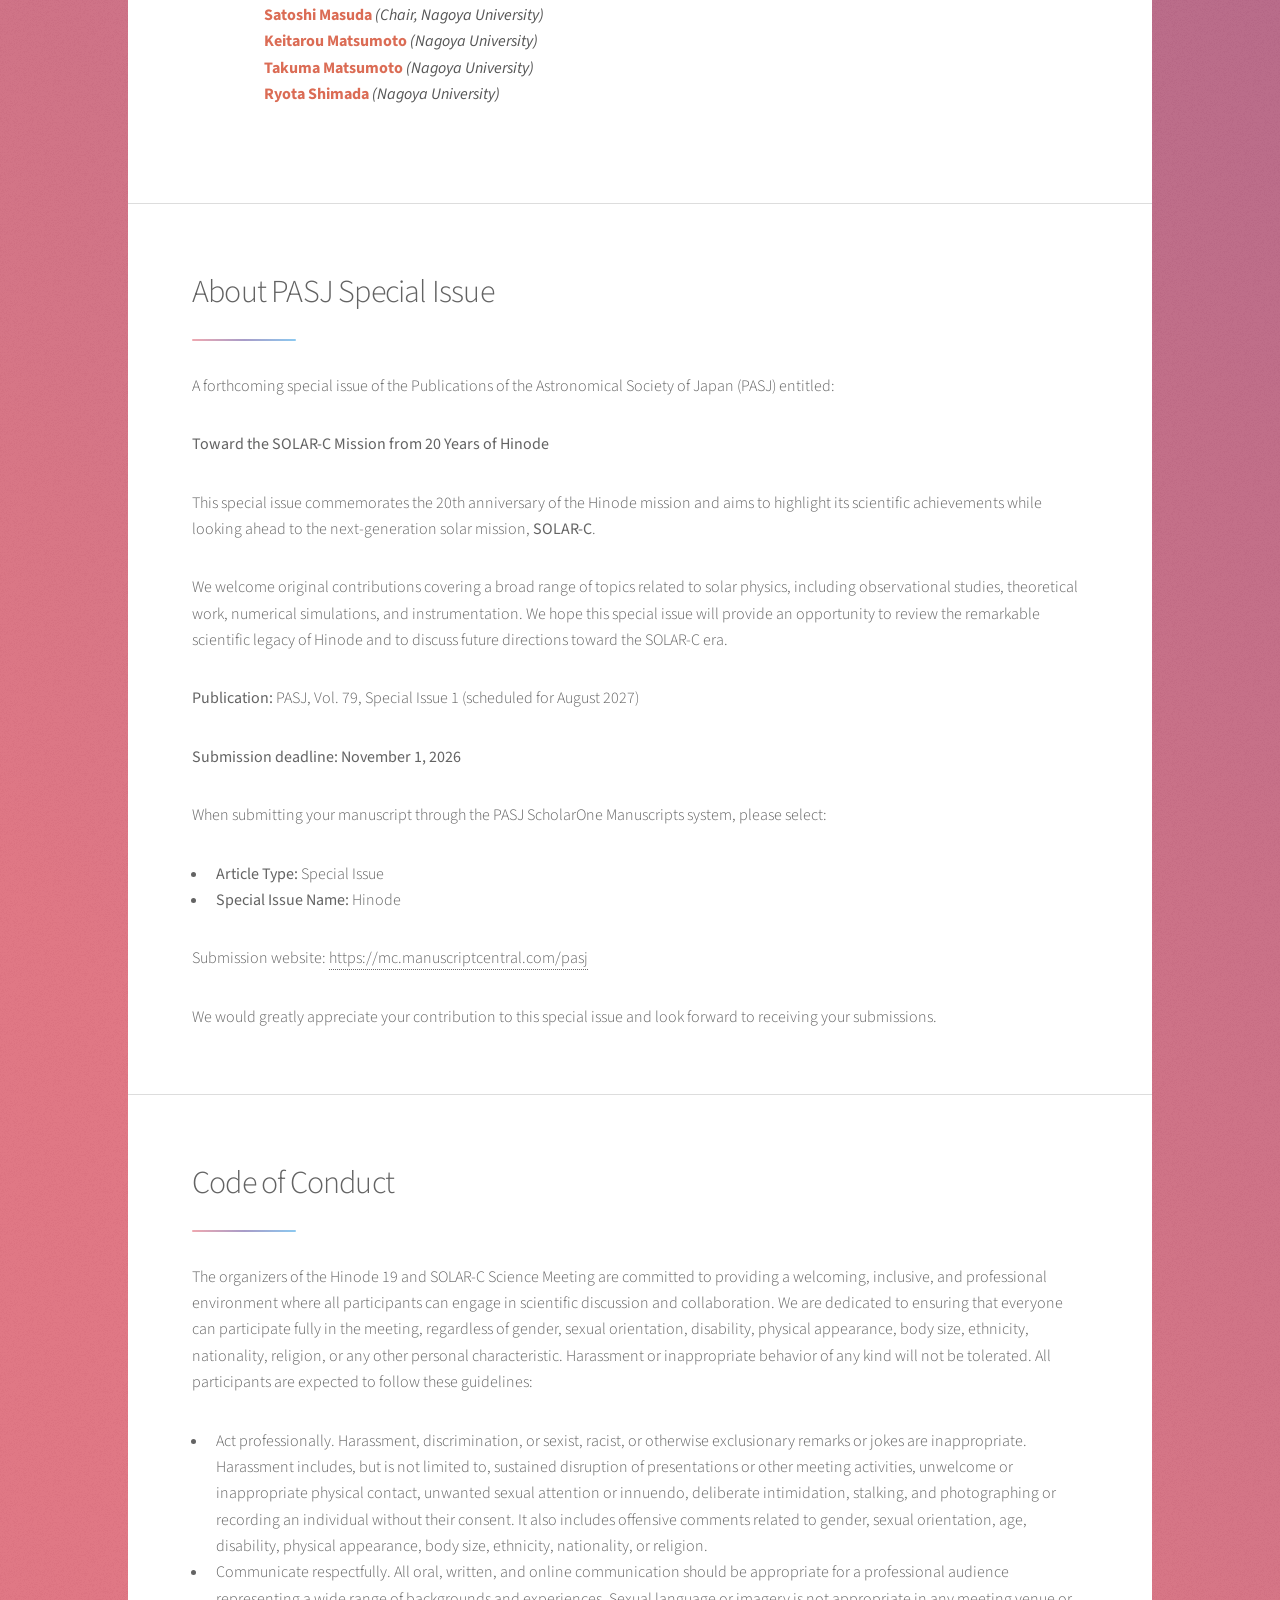
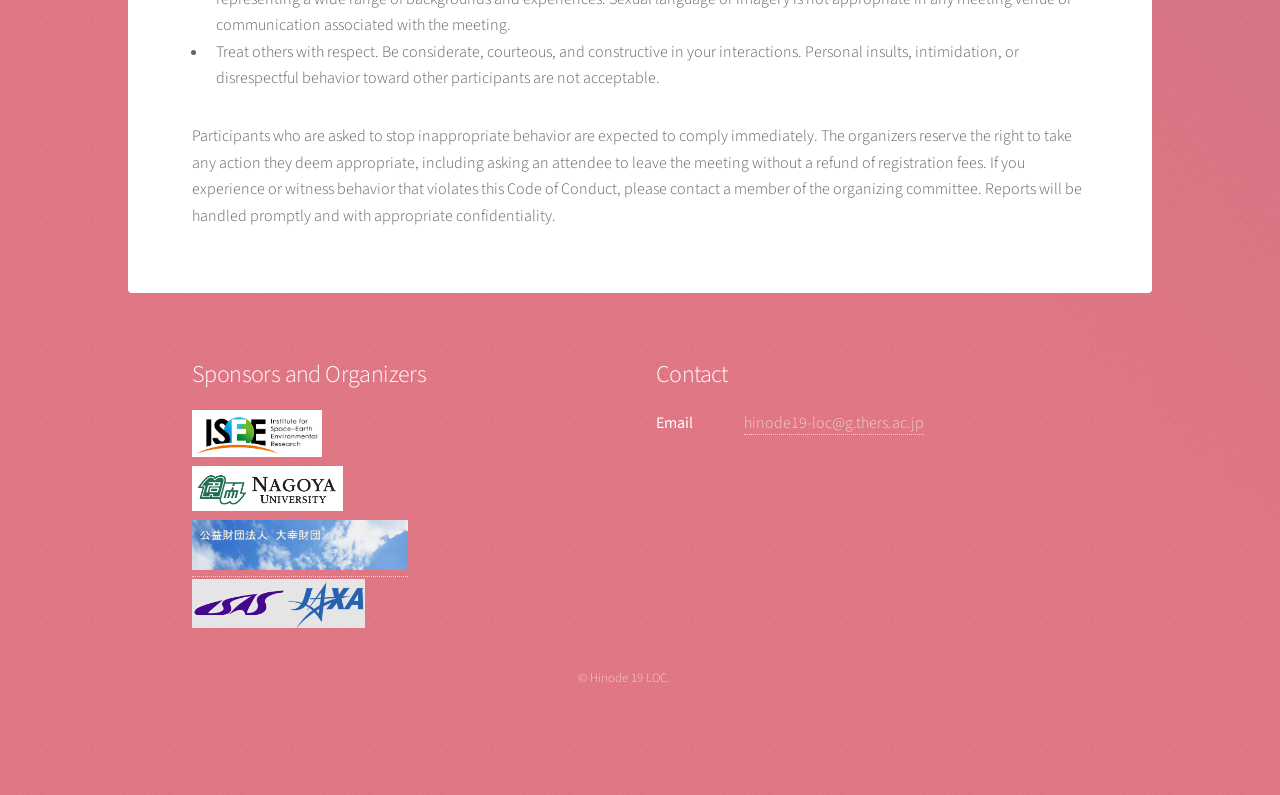
==== commit fc74955b: "add time range for Excursion and Banquet" ====
--- a/index.html
+++ b/index.html
@@ -350,13 +350,13 @@
 		    <tr>
 		      <td>Excursion</td>
 		      <td>September 2, 2026</td>
-		      <td>Afternoon</td>
+		      <td>12:30 - 18:00</td>
 		      <td><a href="http://osu.nagoya/en/" class="custom-link"> Osu Shopping District </a> + optional courses</td>
 		    </tr>
 		    <tr>
 		      <td>Banquet</td>
 		      <td>September 2, 2026</td>
-		      <td>Evening</td>
+		      <td>18:00 - 20:00</td>
 		      <td><a href="https://www.strings-group.jp/nagoya/banquet/" class="custom-link">The Strings Hotel Nagoya</a>.</td>
 		    </tr>
 		  </tbody>
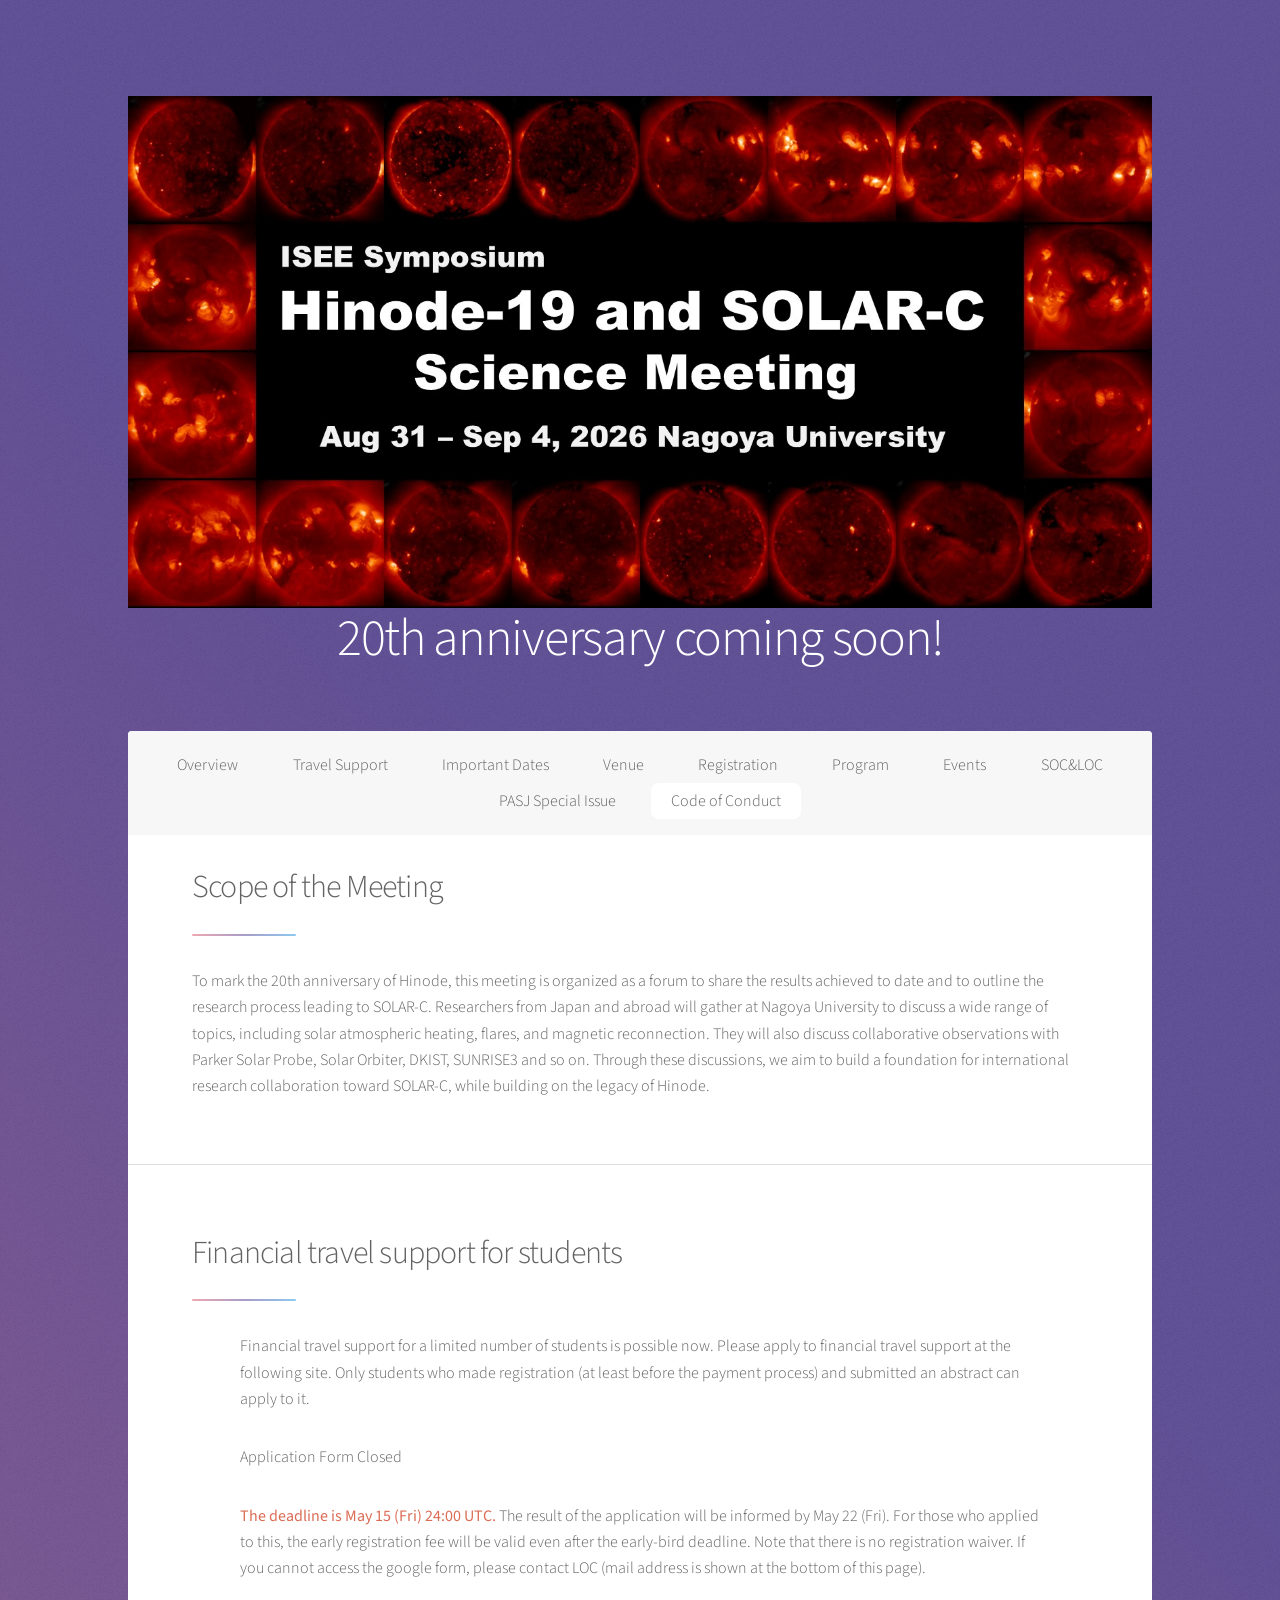
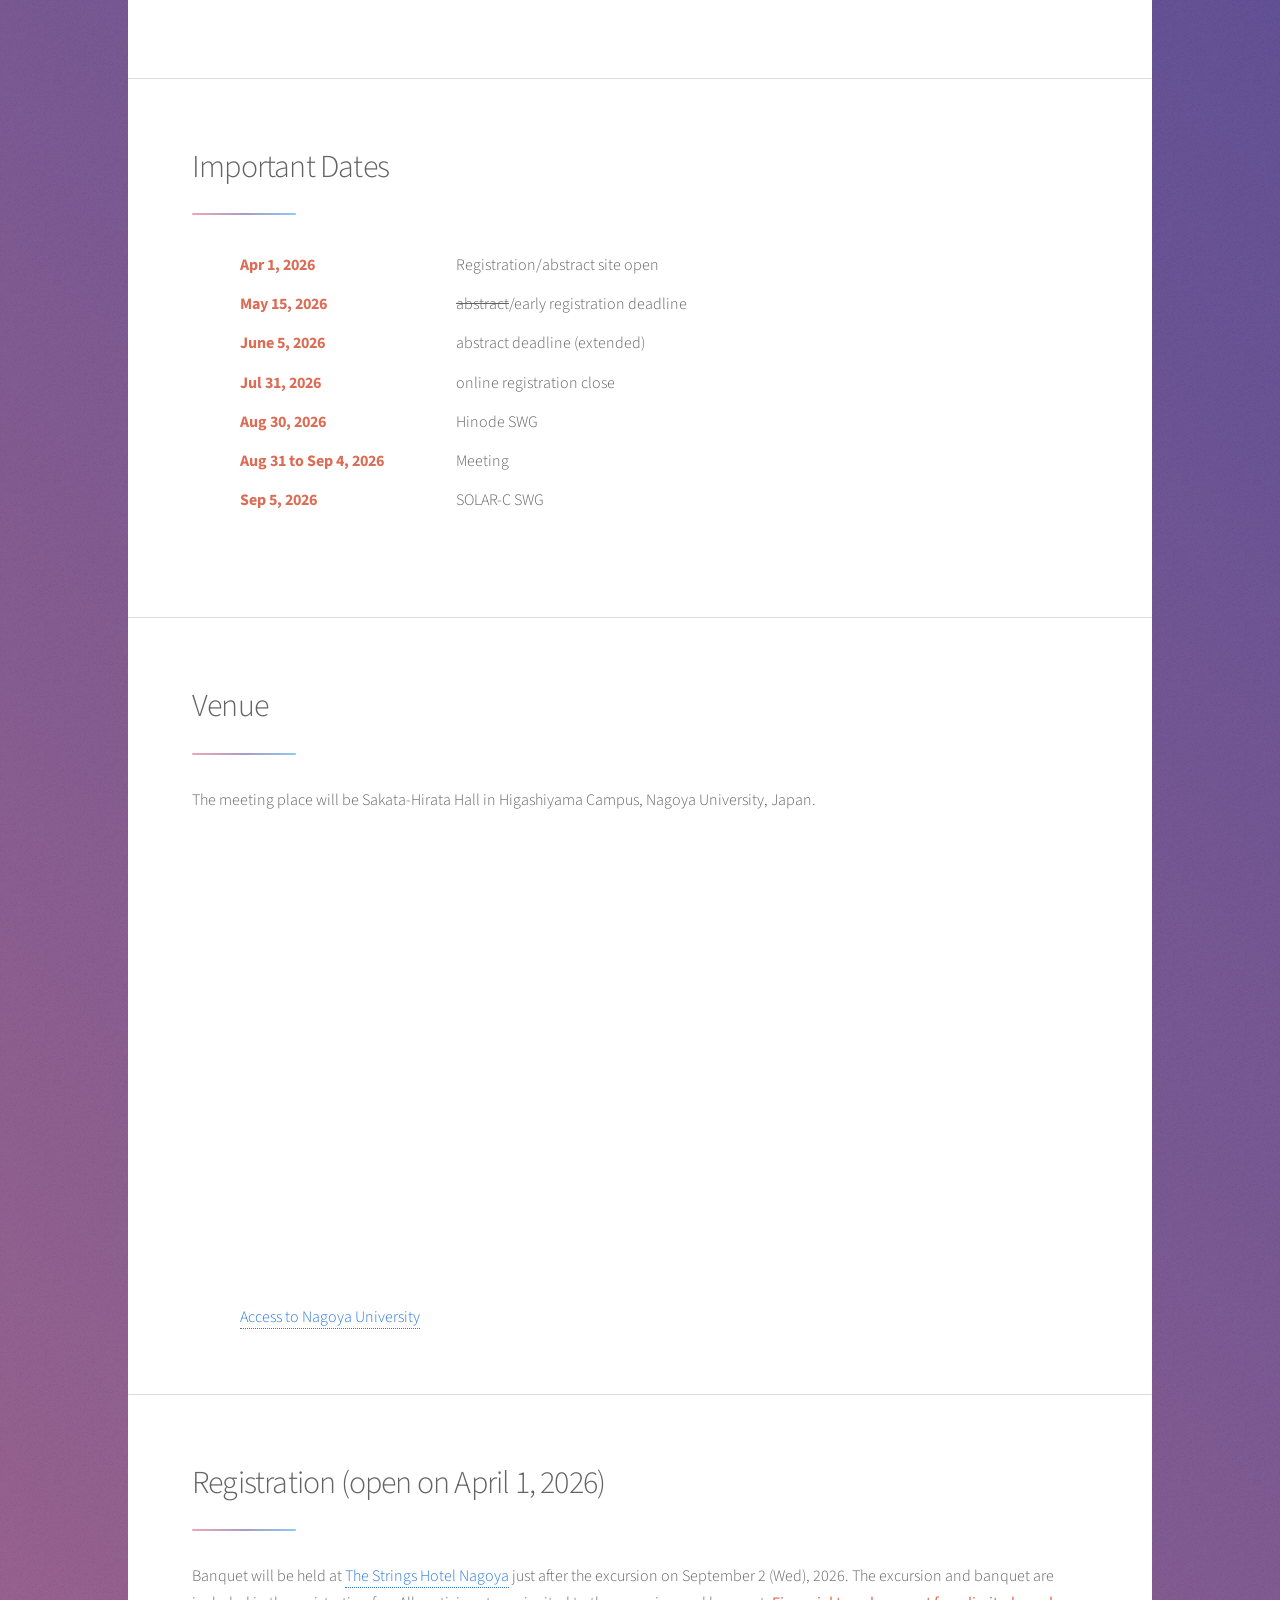
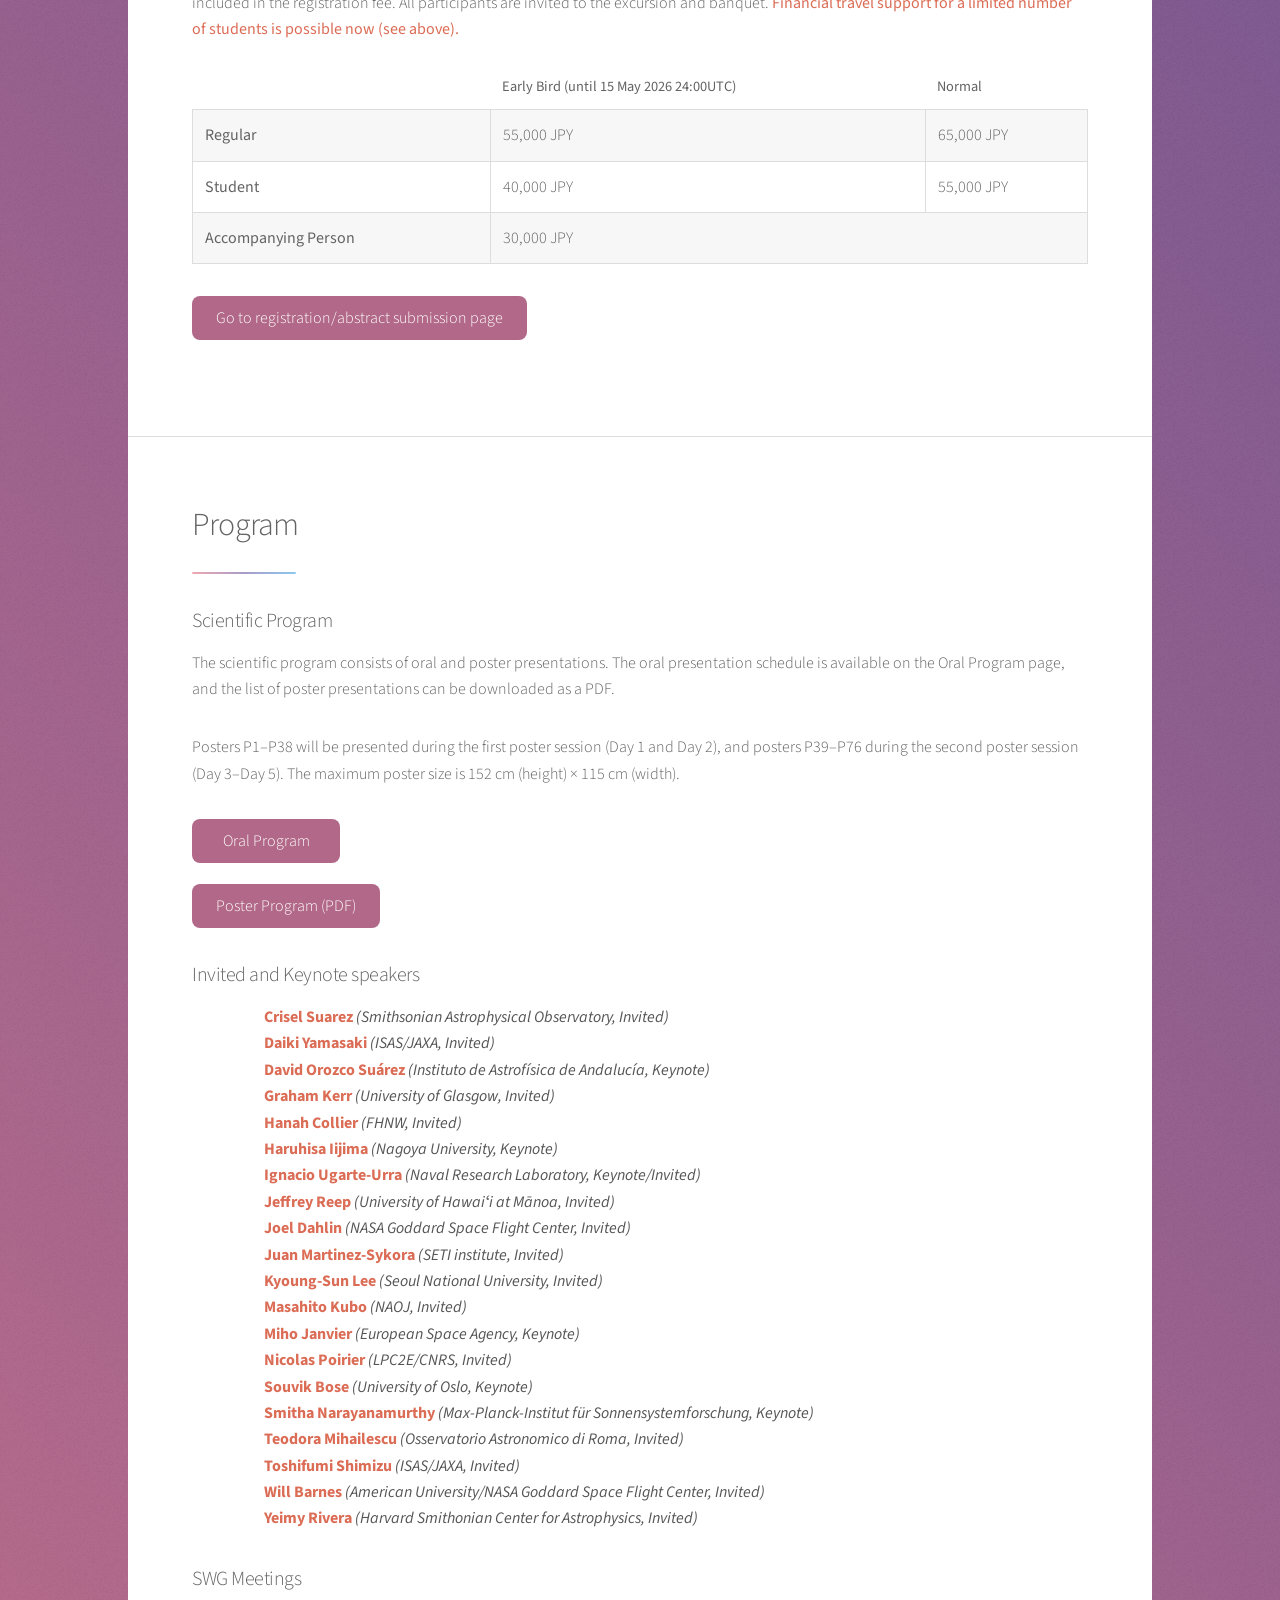
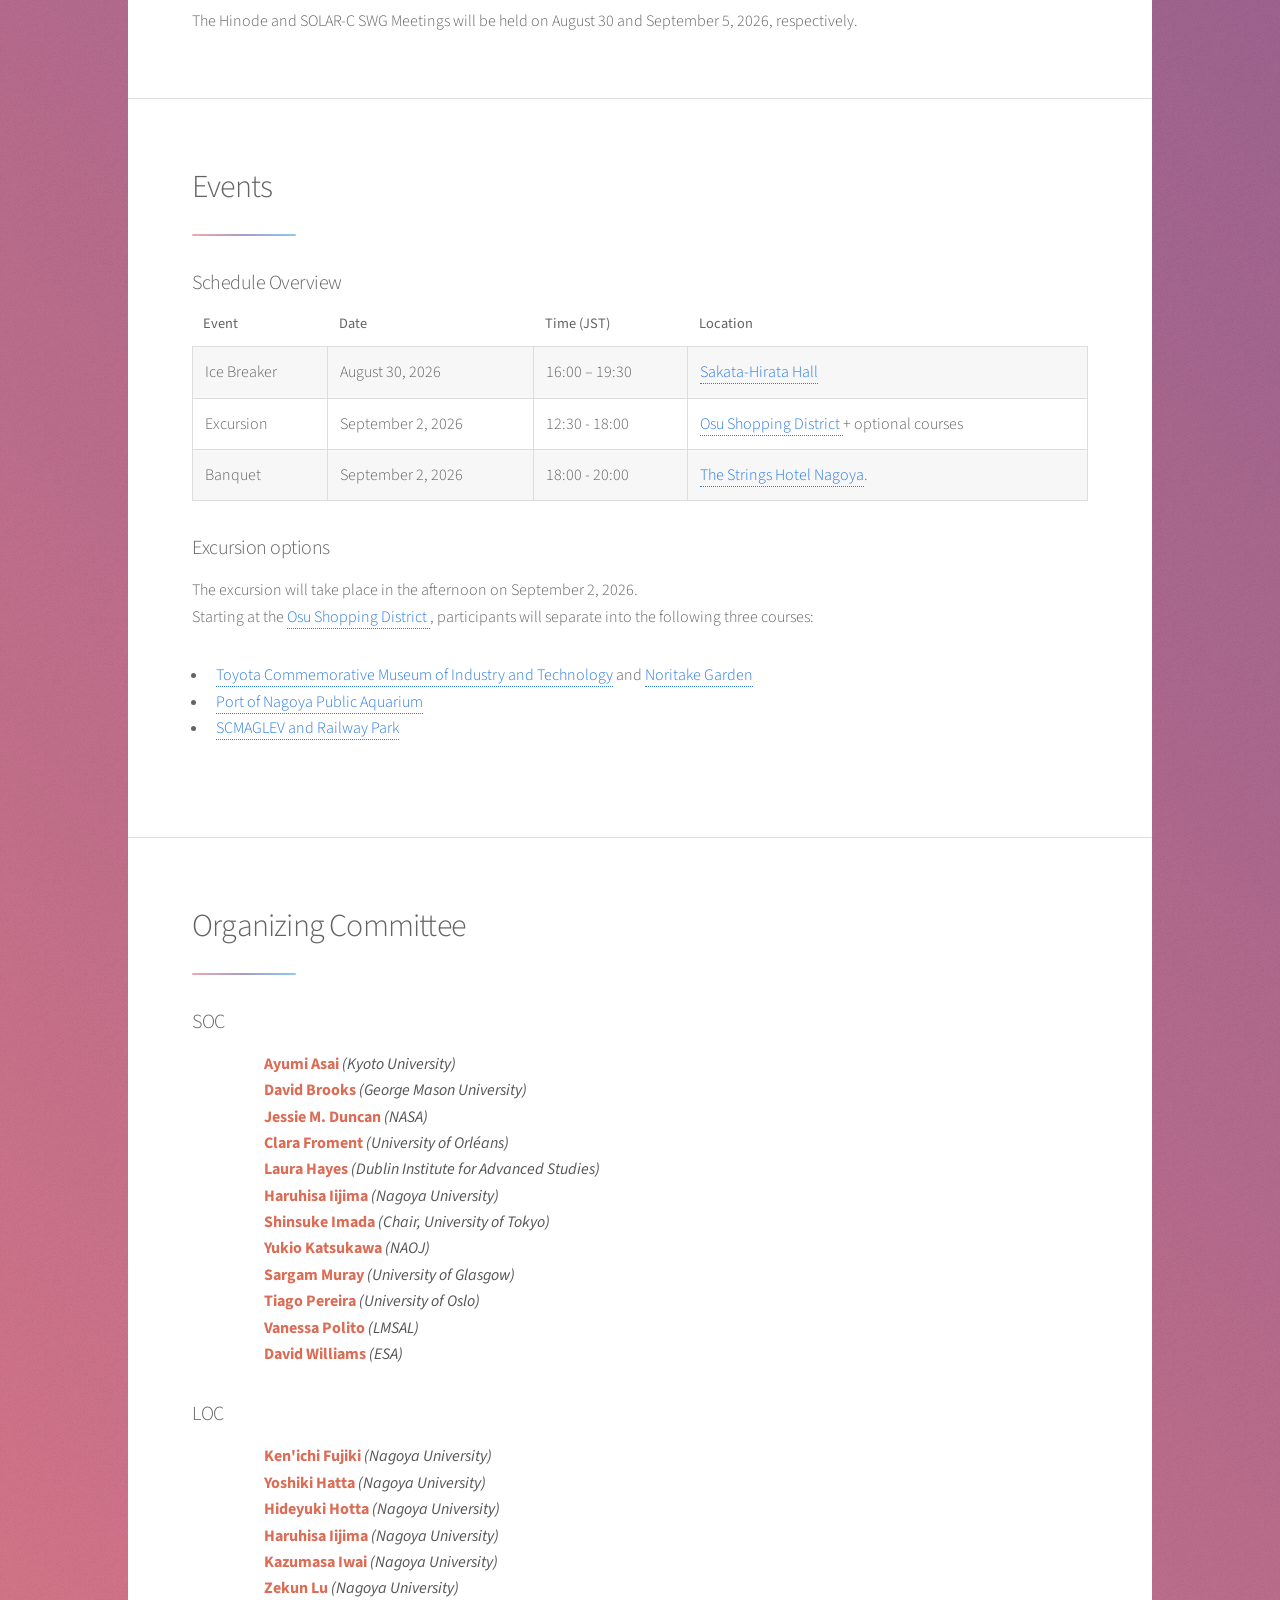
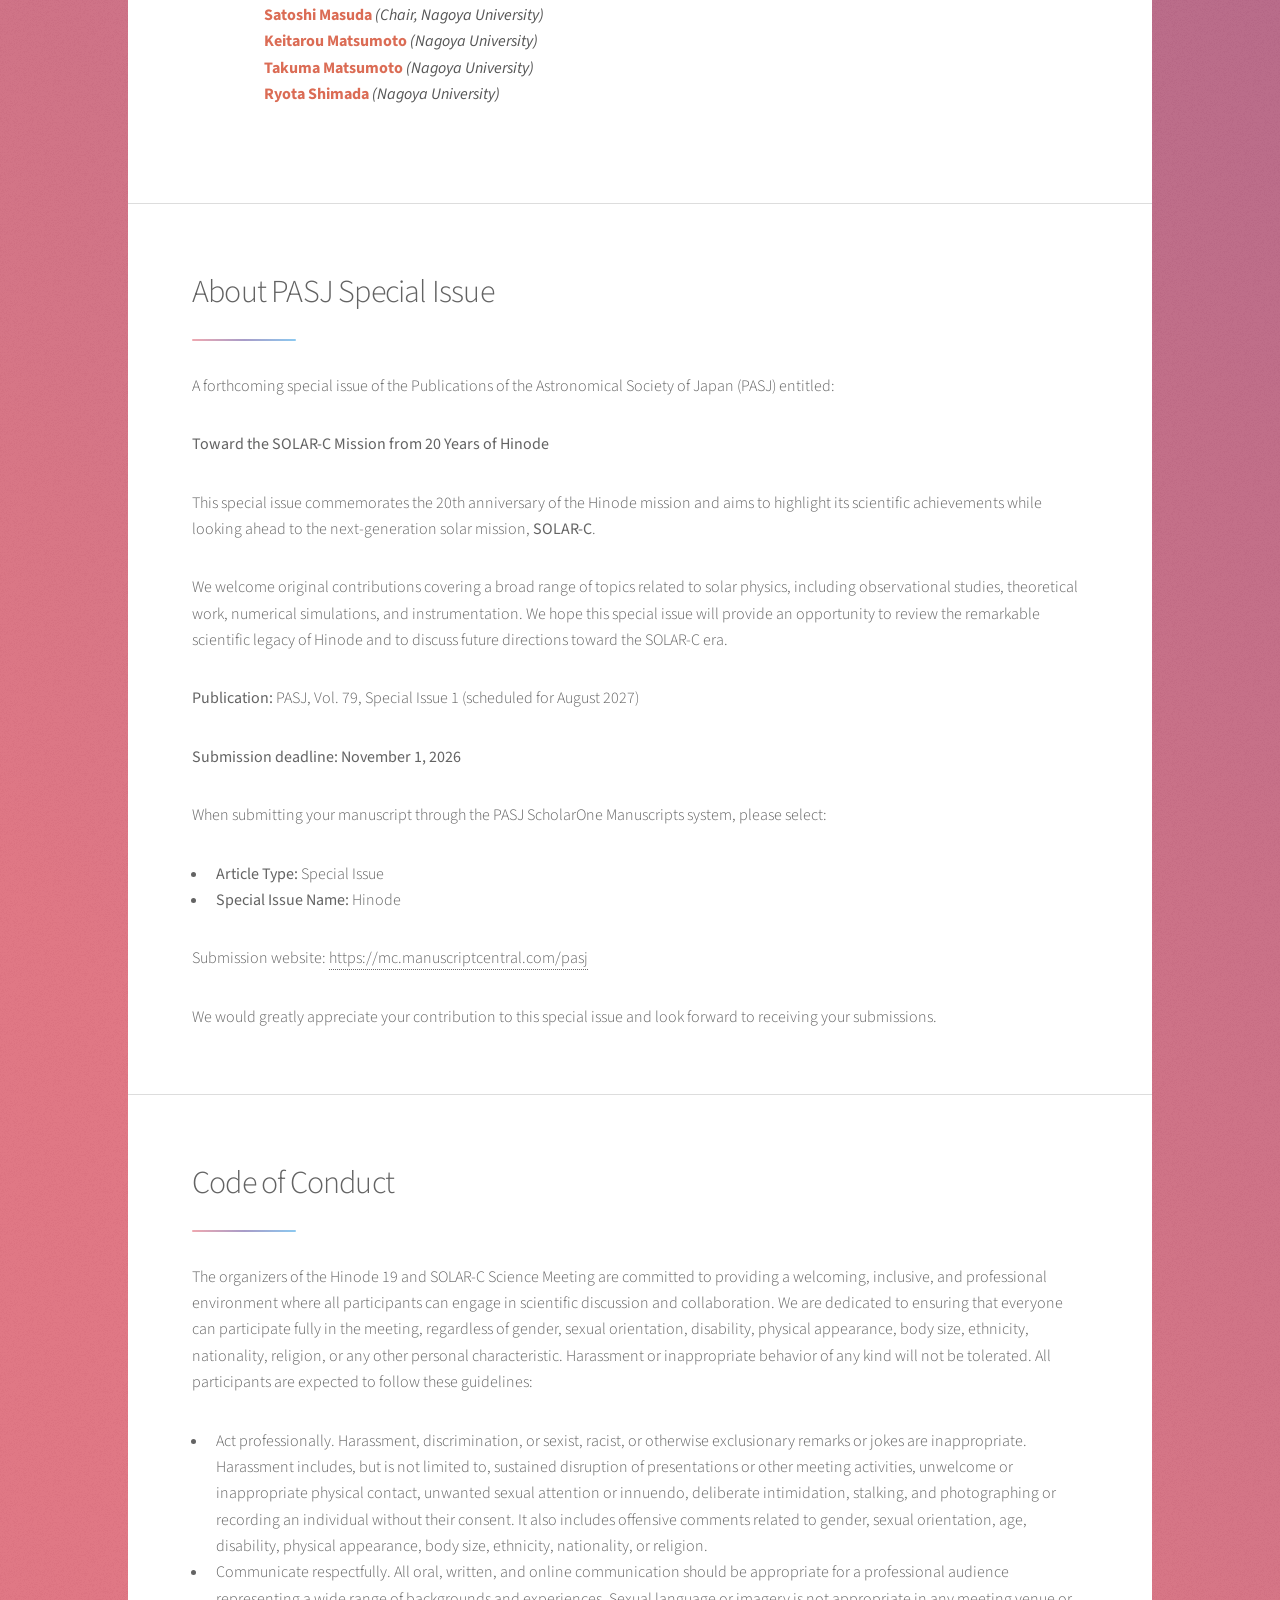
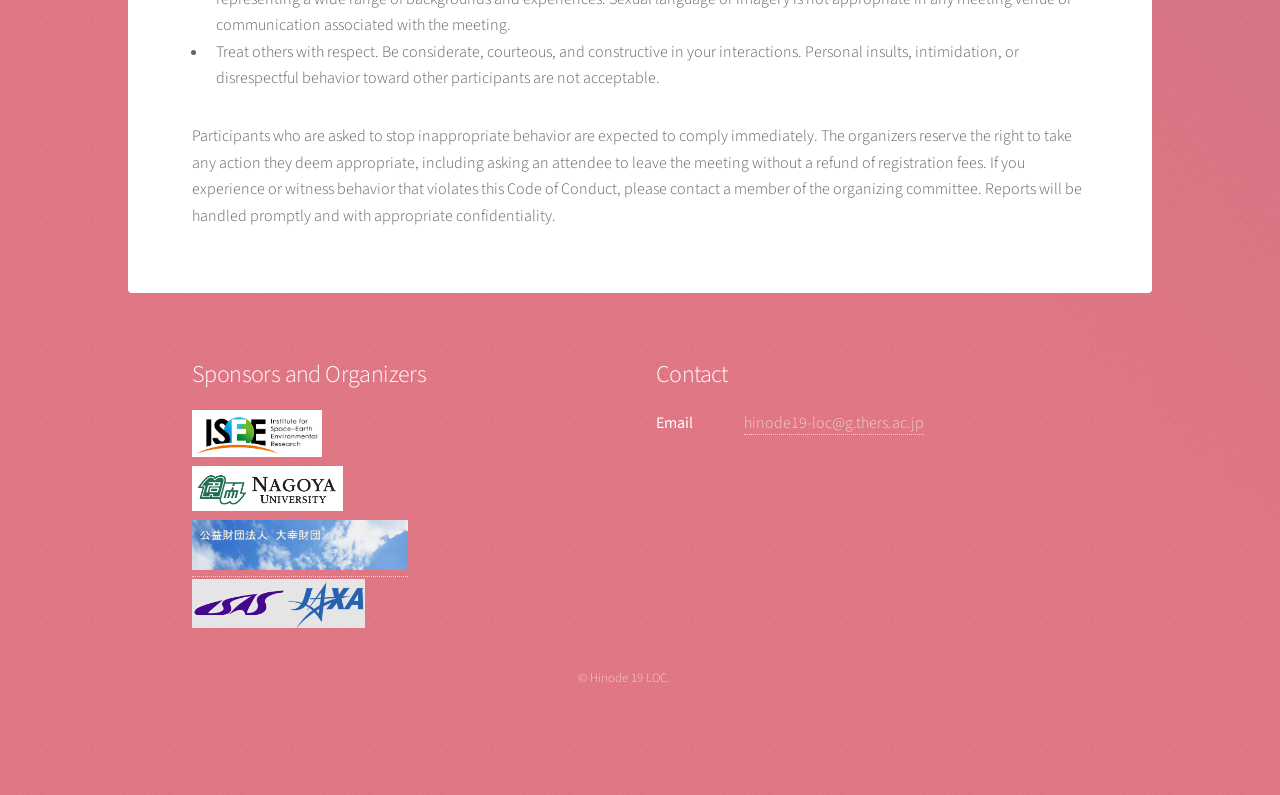
==== commit d712364b: "correct affiliation for Will Barnes" ====
--- a/index.html
+++ b/index.html
@@ -304,7 +304,7 @@
 		  </li>
 		  <li>
 		    <span class="name">Will Barnes </span>
-		    <span class="affiliation"> (National Research Council, Invited)</span>
+		    <span class="affiliation"> (American University/NASA Goddard Space Flight Center, Invited)</span>
 		  </li>
 		  <li>
 		    <span class="name">Yeimy Rivera </span>
